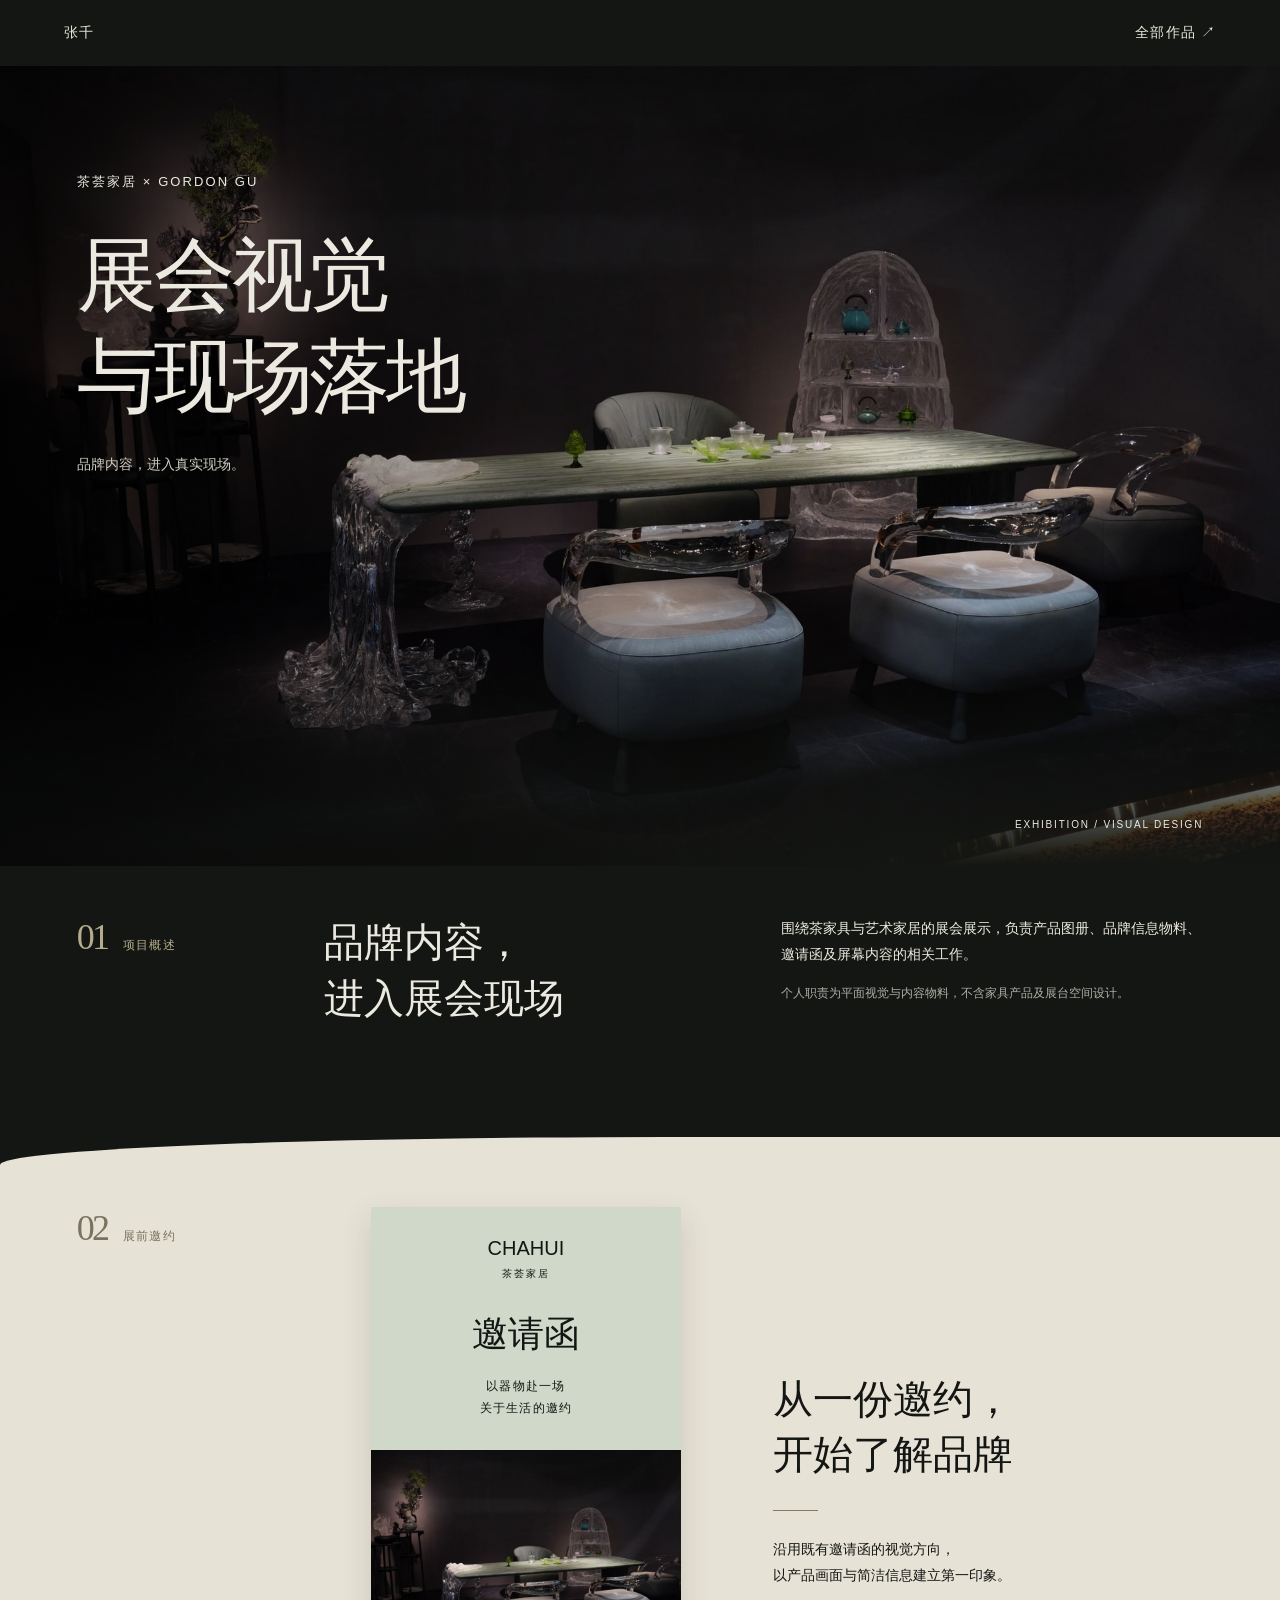
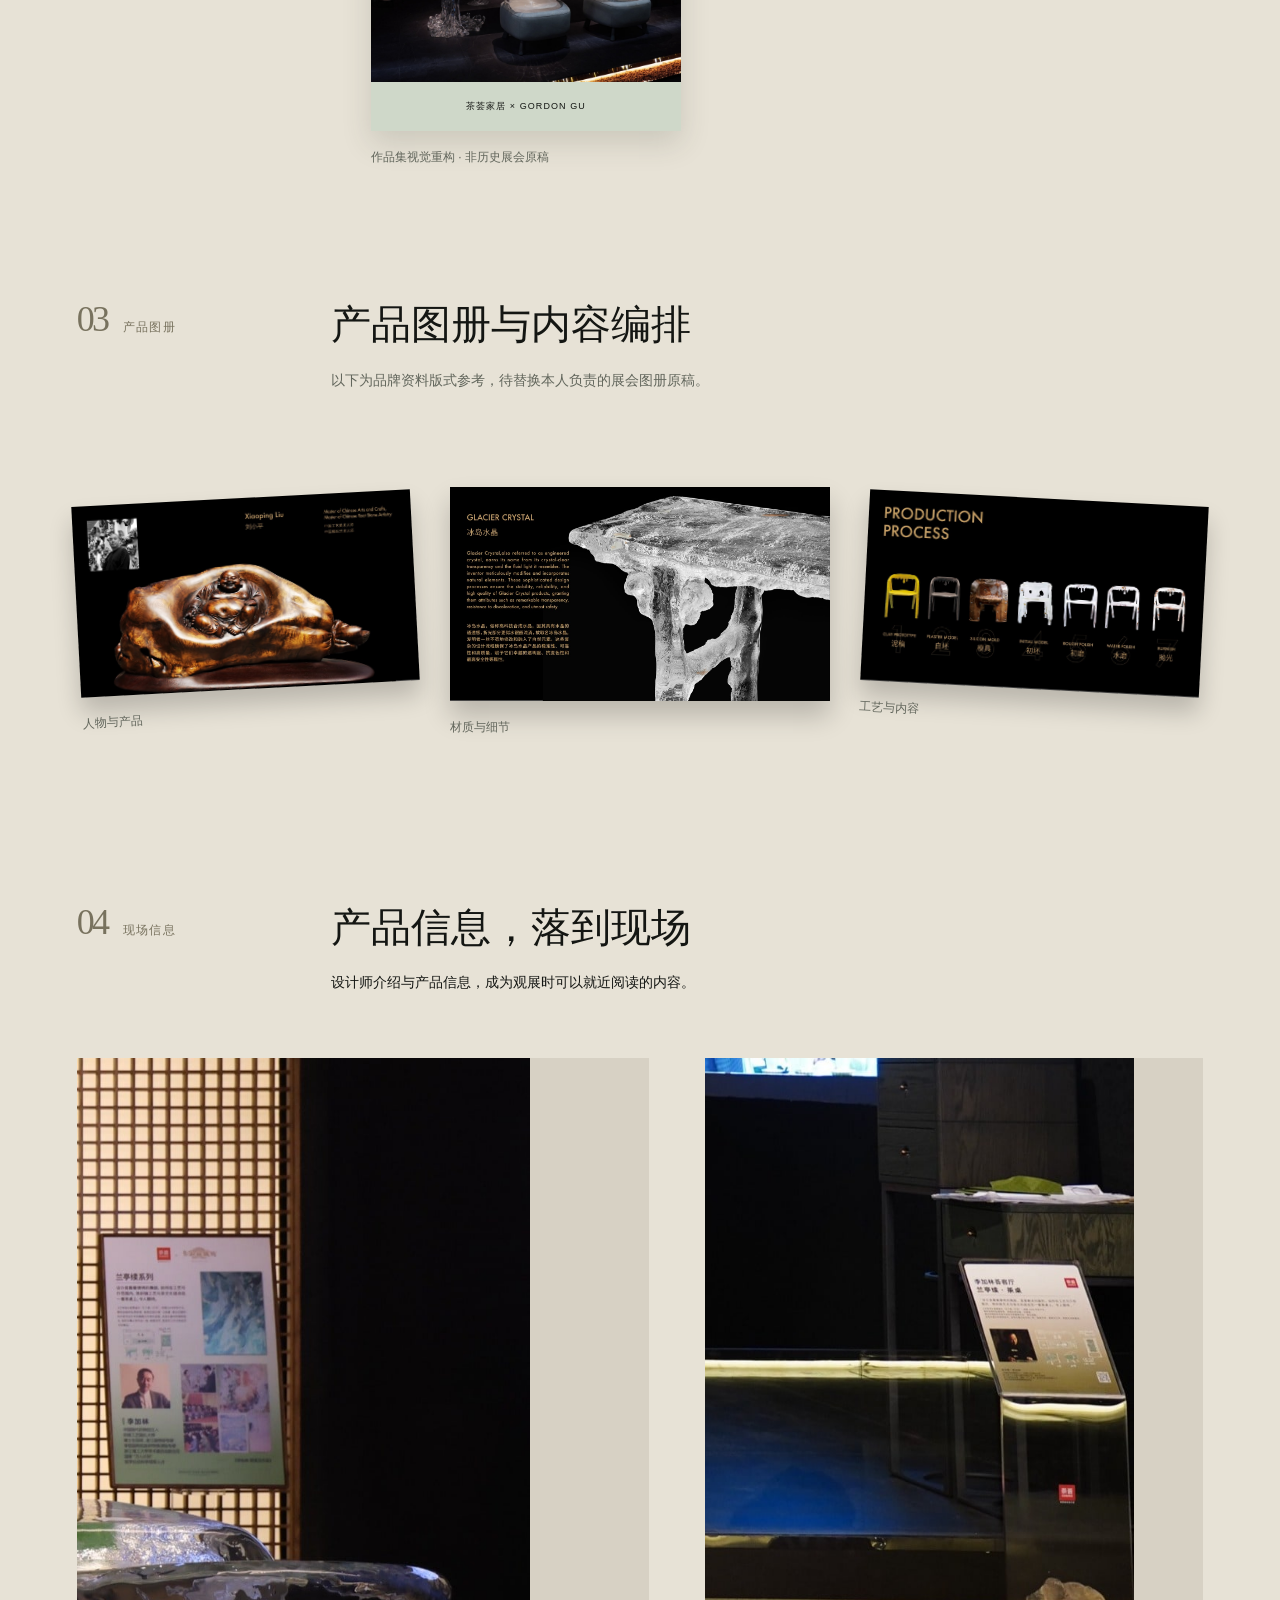
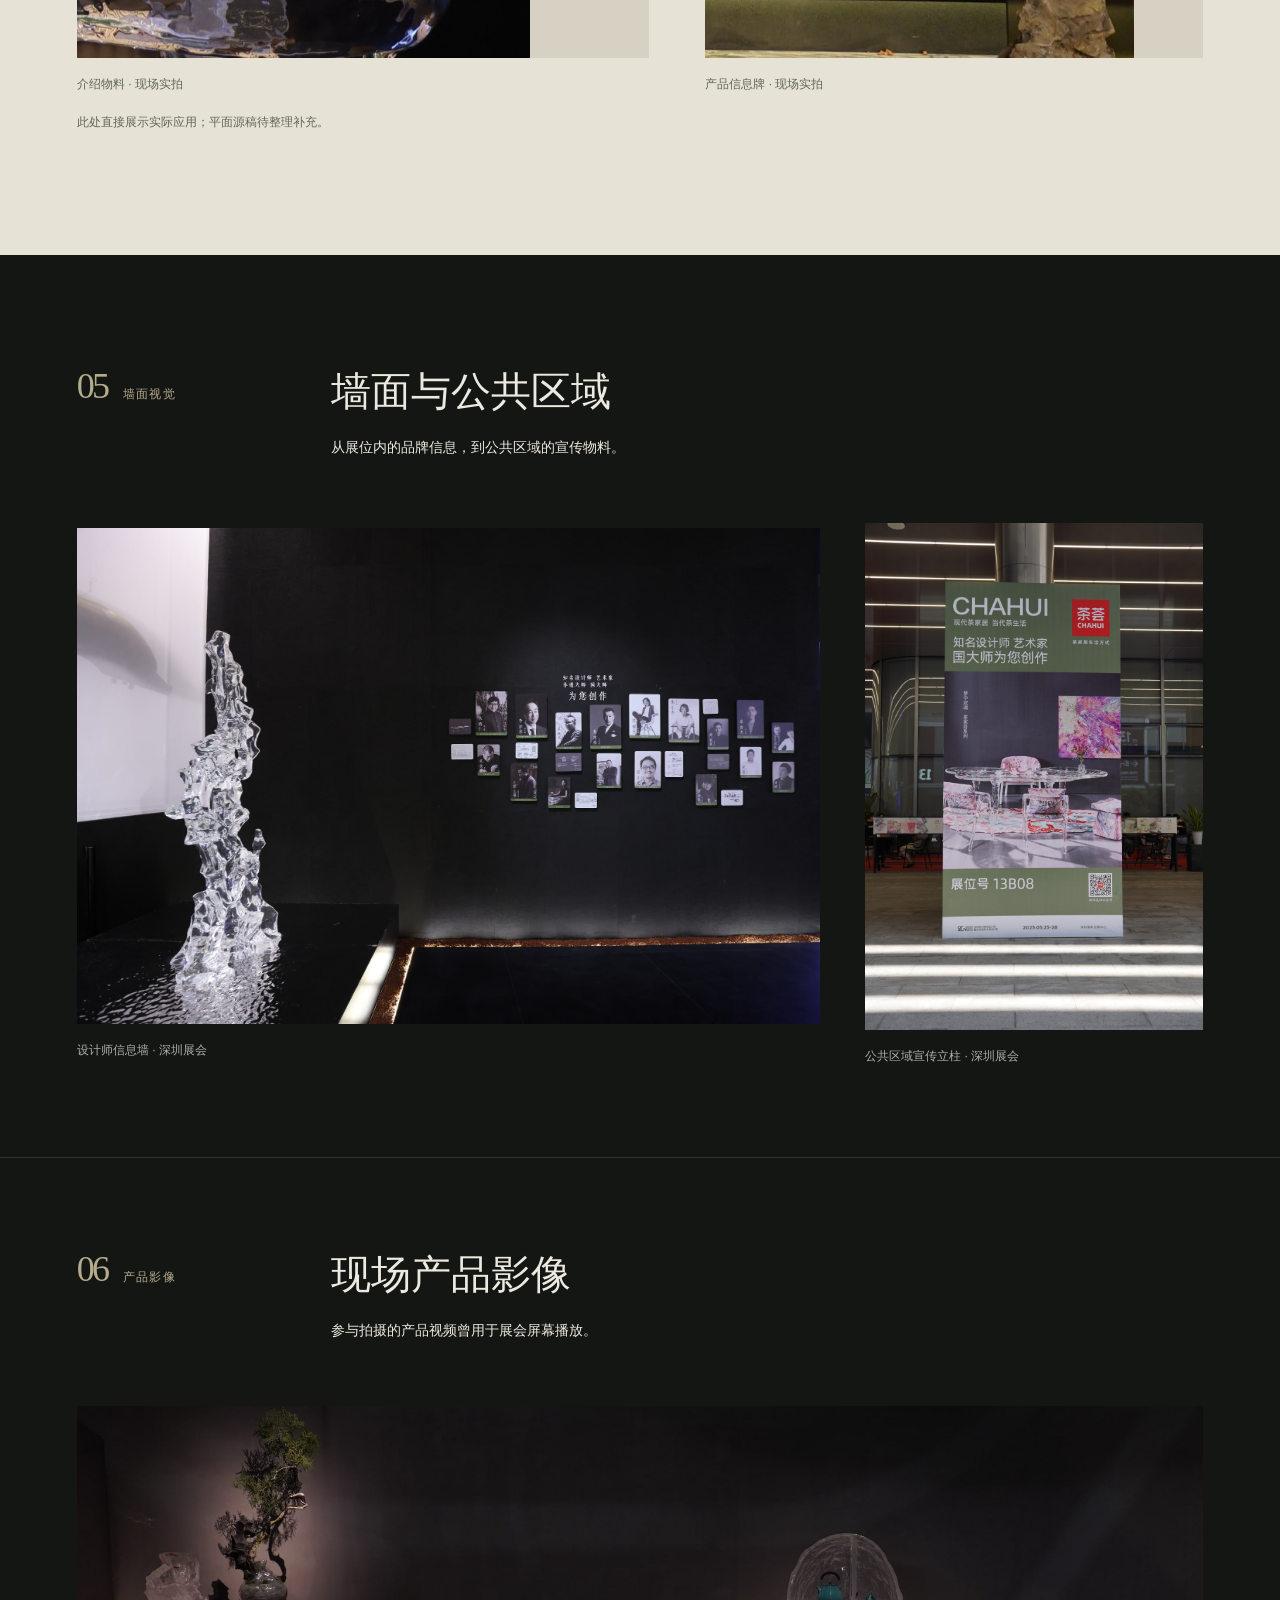
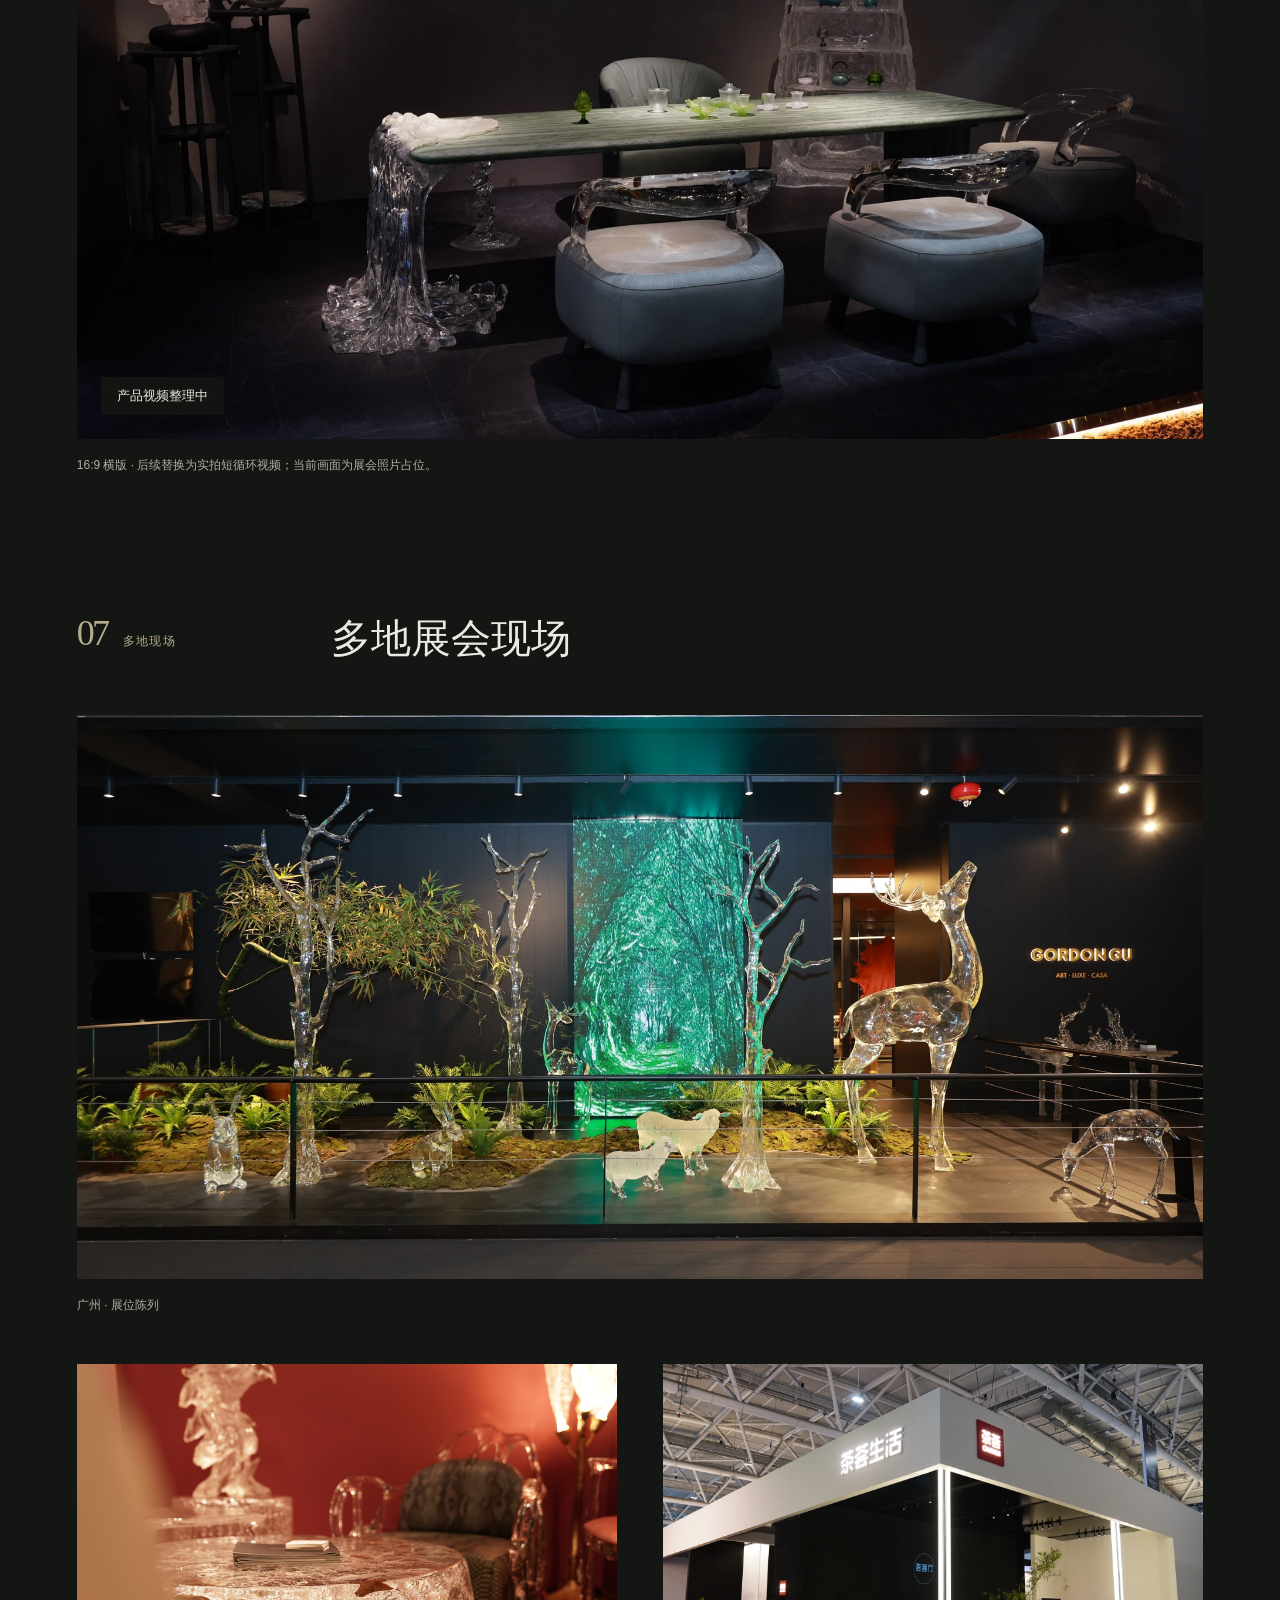
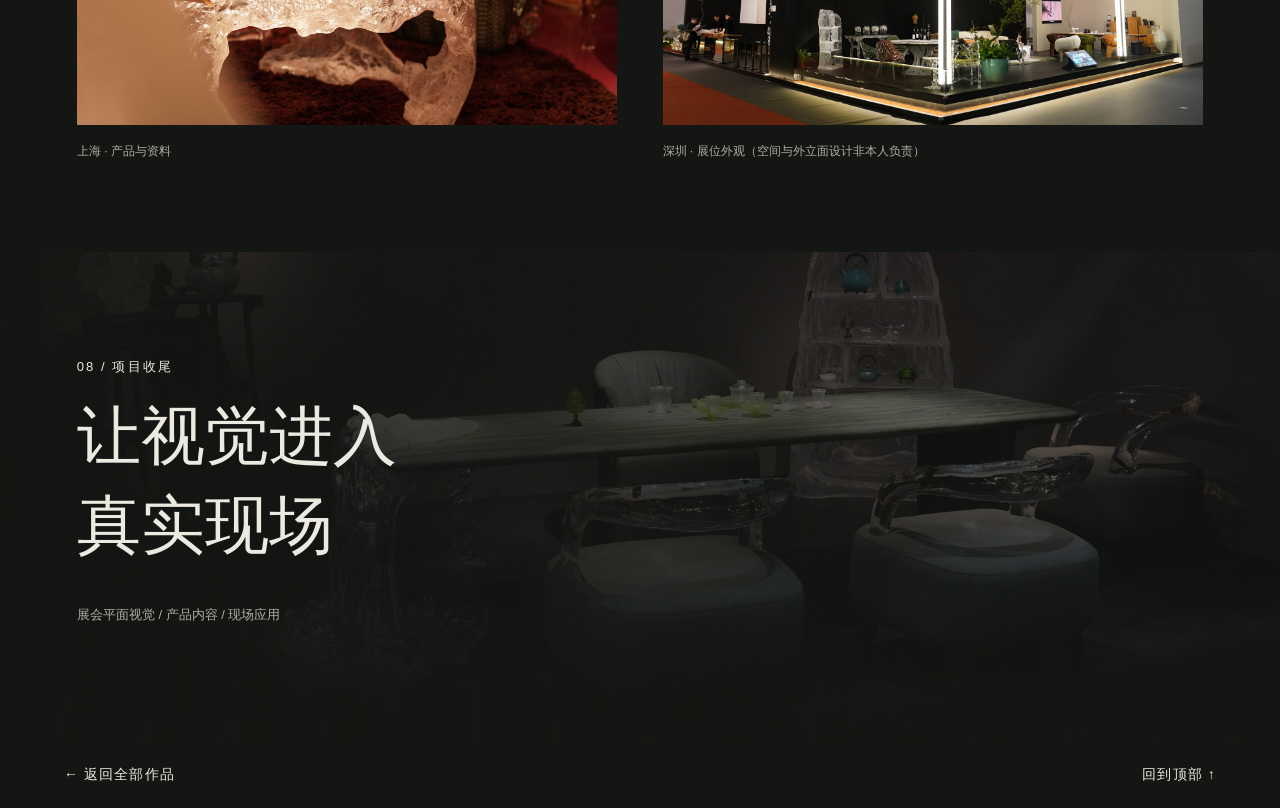
==== works/chahui-exhibition.html @ 3f4d2159 "Publish portfolio website" ====
<!doctype html>
<html lang="zh-CN">
<head>
  <meta charset="utf-8">
  <meta name="viewport" content="width=device-width, initial-scale=1">
  <title>展会视觉与现场落地 · 张千作品集</title>
  <meta name="description" content="茶荟家居 × GORDON GU：产品图册、展会信息物料、墙面视觉与现场应用。">
  <link rel="stylesheet" href="../assets/portfolio/chahui-exhibition/case.css">
  <link rel="stylesheet" href="../motion.css">
  <script src="../motion-entry.js"></script>
  <noscript><style>.motion-curtain { display: none !important; }</style></noscript>
</head>
<body data-page="detail">
  <a class="skip" href="#main">跳至案例内容</a>
  <header class="navigation"><a href="../index.html">张千</a><a href="../index.html#works">全部作品 ↗</a></header>
  <main id="main">
    <section class="hero" aria-labelledby="title">
      <img src="../assets/portfolio/chahui-exhibition/scene.jpg" alt="展会中绿色茶桌与透明艺术家具的陈列" width="1920" height="1280" fetchpriority="high">
      <div class="hero-copy"><p class="eyebrow">茶荟家居 × GORDON GU</p><h1 id="title">展会视觉<br>与现场落地</h1><p>品牌内容，进入真实现场。</p></div>
      <span class="hero-label">EXHIBITION / VISUAL DESIGN</span>
    </section>
    <section class="overview inset" aria-labelledby="overview-title">
      <div class="section-label"><span>01</span>项目概述</div>
      <h2 id="overview-title">品牌内容，<br>进入展会现场</h2>
      <div class="body-copy"><p>围绕茶家具与艺术家居的展会展示，负责产品图册、品牌信息物料、邀请函及屏幕内容的相关工作。</p><p class="muted">个人职责为平面视觉与内容物料，不含家具产品及展台空间设计。</p></div>
    </section>
    <div class="paper-flow">
      <section class="invitation-section inset" aria-labelledby="invitation-title">
        <div class="section-label"><span>02</span>展前邀约</div>
        <figure class="invitation-wrap"><div class="invitation-art"><p class="invite-brand">CHAHUI<span>茶荟家居</span></p><h3>邀请函</h3><p class="invite-line">以器物赴一场<br>关于生活的邀约</p><img src="../assets/portfolio/chahui-exhibition/scene.jpg" alt="邀请函重构示意中的茶家具画面" width="1920" height="1280" loading="lazy"><p class="invite-footer">茶荟家居 × GORDON GU</p></div><figcaption>作品集视觉重构 · 非历史展会原稿</figcaption></figure>
        <div class="invitation-copy"><h2 id="invitation-title">从一份邀约，<br>开始了解品牌</h2><div class="short-rule"></div><p>沿用既有邀请函的视觉方向，<br>以产品画面与简洁信息建立第一印象。</p></div>
      </section>
      <section class="catalog-section inset" aria-labelledby="catalog-title">
        <div class="heading-row"><div class="section-label"><span>03</span>产品图册</div><div><h2 id="catalog-title">产品图册与内容编排</h2><p class="note">以下为品牌资料版式参考，待替换本人负责的展会图册原稿。</p></div></div>
        <div class="catalog-pages"><figure><img src="../assets/portfolio/chahui-exhibition/catalog-product.jpg" alt="品牌资料中的设计师与产品介绍页面" width="1000" height="1400" loading="lazy"><figcaption>人物与产品</figcaption></figure><figure><img src="../assets/portfolio/chahui-exhibition/catalog-material.jpg" alt="品牌资料中的材质介绍页面" width="1000" height="1400" loading="lazy"><figcaption>材质与细节</figcaption></figure><figure><img src="../assets/portfolio/chahui-exhibition/catalog-process.jpg" alt="品牌资料中的工艺介绍页面" width="1000" height="1400" loading="lazy"><figcaption>工艺与内容</figcaption></figure></div>
      </section>
      <section class="information-section inset" aria-labelledby="information-title">
        <div class="heading-row"><div class="section-label"><span>04</span>现场信息</div><div><h2 id="information-title">产品信息，落到现场</h2><p>设计师介绍与产品信息，成为观展时可以就近阅读的内容。</p></div></div>
        <div class="information-grid"><figure><img src="../assets/portfolio/chahui-exhibition/info-board.jpg" alt="本人设计的介绍物料在深圳展会现场的应用" loading="lazy"><figcaption>介绍物料 · 现场实拍</figcaption></figure><figure><img src="../assets/portfolio/chahui-exhibition/product-card.jpg" alt="深圳展会产品旁的信息牌" loading="lazy"><figcaption>产品信息牌 · 现场实拍</figcaption></figure></div>
        <p class="note">此处直接展示实际应用；平面源稿待整理补充。</p>
      </section>
    </div>
    <section class="wall-section inset" aria-labelledby="wall-title">
      <div class="heading-row"><div class="section-label"><span>05</span>墙面视觉</div><div><h2 id="wall-title">墙面与公共区域</h2><p>从展位内的品牌信息，到公共区域的宣传物料。</p></div></div>
      <div class="wall-grid"><figure><img src="../assets/portfolio/chahui-exhibition/designer-wall.jpg" alt="深圳展会黑色墙面上的设计师介绍组合" loading="lazy"><figcaption>设计师信息墙 · 深圳展会</figcaption></figure><figure><img src="../assets/portfolio/chahui-exhibition/pillar.jpg" alt="深圳展会公共区域的茶荟家居宣传立柱" loading="lazy"><figcaption>公共区域宣传立柱 · 深圳展会</figcaption></figure></div>
    </section>
    <section class="video-section inset" aria-labelledby="video-title">
      <div class="heading-row"><div class="section-label"><span>06</span>产品影像</div><div><h2 id="video-title">现场产品影像</h2><p>参与拍摄的产品视频曾用于展会屏幕播放。</p></div></div>
      <figure><div class="video-poster"><img src="../assets/portfolio/chahui-exhibition/scene.jpg" alt="产品视频待补充，当前为展会照片占位，非视频帧" width="1920" height="1280" loading="lazy"><span>产品视频整理中</span></div><figcaption>16:9 横版 · 后续替换为实拍短循环视频；当前画面为展会照片占位。</figcaption></figure>
    </section>
    <section class="gallery-section inset" aria-labelledby="gallery-title">
      <div class="heading-row"><div class="section-label"><span>07</span>多地现场</div><h2 id="gallery-title">多地展会现场</h2></div>
      <figure class="gallery-wide"><img src="../assets/portfolio/chahui-exhibition/guangzhou.jpg" alt="广州展会中透明艺术家具与绿植的陈列" loading="lazy"><figcaption>广州 · 展位陈列</figcaption></figure>
      <div class="gallery-pair"><figure><img src="../assets/portfolio/chahui-exhibition/shanghai.jpg" alt="上海展会中的茶桌与资料陈列" loading="lazy"><figcaption>上海 · 产品与资料</figcaption></figure><figure><img src="../assets/portfolio/chahui-exhibition/shenzhen.jpg" alt="深圳茶荟家居展位外观，仅作为现场环境展示" loading="lazy"><figcaption>深圳 · 展位外观（空间与外立面设计非本人负责）</figcaption></figure></div>
    </section>
    <section class="ending"><img src="../assets/portfolio/chahui-exhibition/scene.jpg" alt="透明家具细节与展会空间" loading="lazy"><div><p class="eyebrow">08 / 项目收尾</p><h2>让视觉进入<br>真实现场</h2><p>展会平面视觉 / 产品内容 / 现场应用</p></div></section>
  </main>
  <footer class="navigation"><a href="../index.html#works">← 返回全部作品</a><a href="#title">回到顶部 ↑</a></footer>
  <script src="../motion.js"></script>
</body>
</html>
---- assets/portfolio/chahui-exhibition/case.css ----
:root{color-scheme:dark;--ink:#141613;--paper:#e7e2d6;--gold:#b5ac8c;--muted:#adaea5;font-family:"PingFang SC","Microsoft YaHei",sans-serif;color:#eceae0;background:var(--ink)}
*{box-sizing:border-box}body{margin:0}a{color:inherit;text-decoration:none}a:hover{text-decoration:underline}a:focus-visible{outline:2px solid var(--gold);outline-offset:6px}img{display:block;width:100%;height:auto}figure{margin:0}p{line-height:1.85;margin:0 0 1em}h1,h2,h3{font-weight:400;margin:0;text-wrap:balance}h1,h2{font-family:"Songti SC","STSong","Noto Serif CJK SC",serif}h2{font-size:clamp(28px,3.1vw,48px);line-height:1.4}figcaption,.note{font-size:12px;line-height:1.8;color:var(--muted);margin-top:16px}main{max-width:1920px;margin:auto;overflow:hidden}.navigation{display:flex;justify-content:space-between;padding:24px 5%;font-size:14px;letter-spacing:.08em}.skip{position:absolute;top:-100px;z-index:5;background:var(--paper);color:var(--ink);padding:12px}.skip:focus{top:8px}.inset{padding:90px 6%}.eyebrow{font-size:13px;letter-spacing:.16em}.hero{position:relative;min-height:620px;aspect-ratio:16/10}.hero>img{height:100%;position:absolute;object-fit:cover}.hero:after{content:"";position:absolute;inset:0;background:linear-gradient(90deg,rgba(0,0,0,.6),transparent 72%),linear-gradient(0deg,var(--ink),transparent 28%)}.hero-copy{position:absolute;left:6%;top:13%;z-index:1}.hero h1{font-size:clamp(48px,6.3vw,110px);line-height:1.25;letter-spacing:-.045em;margin:32px 0 24px}.hero-copy>p:last-child{font-size:14px;color:#cecec3}.hero-label{position:absolute;bottom:36px;right:6%;z-index:1;font-size:10px;letter-spacing:.18em}.overview{display:grid;grid-template-columns:1fr 2fr 2fr;gap:36px;padding-top:50px;padding-bottom:110px}.section-label{display:flex;align-items:baseline;gap:16px;font-size:12px;letter-spacing:.1em;color:var(--gold);white-space:nowrap}.section-label>span{font-family:"Baskerville","Songti SC",serif;font-size:36px;font-weight:300;letter-spacing:-.08em}.body-copy{font-size:14px}.muted{color:var(--muted);font-size:12px}.paper-flow{color:var(--ink);background:var(--paper);position:relative;border-radius:52% 0 0 0 / 28px 0 0 0}.paper-flow .section-label{color:#78725e}.paper-flow .note,.paper-flow figcaption{color:#62665c}.invitation-section{display:grid;grid-template-columns:1fr 1.5fr 2fr;gap:7%;align-items:center;padding-top:70px;padding-bottom:70px}.invitation-section>.section-label{align-self:start}.invitation-wrap{max-width:310px}.invitation-art{background:#cfd8c9;text-align:center;padding:28px 0 0;box-shadow:0 12px 28px #373e3029;overflow:hidden}.invite-brand{font-size:20px;line-height:1.3}.invite-brand span{display:block;font-size:10px;letter-spacing:.18em;margin-top:6px}.invitation-art h3{font-family:"Songti SC",serif;font-size:36px;margin:30px 0 16px}.invite-line{font-size:12px;letter-spacing:.1em}.invitation-art img{margin-top:30px;aspect-ratio:4/3;object-fit:cover}.invite-footer{font-size:9px;letter-spacing:.12em;margin:16px 6px}.invitation-copy p{font-size:14px}.short-rule{width:45px;height:1px;background:#827b61;margin:26px 0}.heading-row{display:grid;grid-template-columns:1fr 4fr;gap:36px;margin-bottom:48px}.heading-row p{font-size:14px;margin-top:14px}.catalog-section{padding-top:60px}.catalog-pages{display:grid;grid-template-columns:1fr 1.12fr 1fr;gap:3%;align-items:center;padding:32px 0}.catalog-pages img{height:auto;box-shadow:0 15px 25px #0003}.catalog-pages figure:first-child{transform:rotate(-3deg)}.catalog-pages figure:last-child{transform:rotate(3deg)}.information-section{padding-top:40px;padding-bottom:110px}.information-grid{display:grid;grid-template-columns:1.15fr 1fr;gap:5%;align-items:start}.information-grid img{max-height:600px;object-fit:contain;object-position:left;background:#d7d1c4}.wall-section{padding-top:110px}.wall-grid{display:grid;grid-template-columns:2.2fr 1fr;gap:4%;align-items:center}.wall-grid img{max-height:720px;object-fit:contain}.video-section{border-top:1px solid #b5ac8c30}.video-poster{position:relative;aspect-ratio:16/9;background:#20231d}.video-poster img{width:100%;height:100%;object-fit:cover}.video-poster span{position:absolute;bottom:24px;left:24px;background:#141613dd;padding:10px 16px;font-size:13px}.gallery-section{padding-top:45px}.gallery-wide img{aspect-ratio:2/1;object-fit:cover}.gallery-pair{display:grid;grid-template-columns:1fr 1fr;gap:4%;margin-top:48px}.gallery-pair img{aspect-ratio:3/2;object-fit:cover}.ending{min-height:440px;position:relative;display:flex;align-items:center;padding:8% 6%;isolation:isolate}.ending>img{position:absolute;inset:0;height:100%;object-fit:cover;object-position:50% 70%;z-index:-2}.ending:after{content:"";position:absolute;inset:0;background:linear-gradient(90deg,#141613f5,#14161344),linear-gradient(0deg,#141613,transparent);z-index:-1}.ending h2{font-size:clamp(40px,5vw,72px)}.ending p:last-child{font-size:13px;margin-top:32px;color:var(--muted)}
@media(min-width:1600px){.inset{padding-left:10%;padding-right:10%}.hero-copy{left:10%}}
@media(max-width:700px){.navigation{padding:20px 6%}.hero{min-height:650px;aspect-ratio:auto}.hero>img{object-position:61% center}.hero:after{background:linear-gradient(180deg,#14161380,transparent 60%,var(--ink)),linear-gradient(90deg,#0007,transparent)}.hero-copy{top:45px}.hero h1{font-size:52px}.inset{padding:55px 6%}.overview{grid-template-columns:1fr;gap:22px}.overview h2 br{display:none}.section-label>span{font-size:28px}.heading-row{grid-template-columns:1fr;gap:16px;margin-bottom:28px}.invitation-section{grid-template-columns:1fr 1fr;gap:26px 20px}.invitation-section>.section-label{grid-column:1/-1}.invitation-copy h2{font-size:25px}.invitation-copy p{font-size:12px}.invitation-art{padding-top:18px}.invite-brand{font-size:16px}.invitation-art h3{font-size:28px;margin:20px 0 10px}.invite-line{font-size:10px}.invitation-art img{margin-top:18px}.catalog-pages{grid-template-columns:1fr;gap:35px;padding:10px 6%}.catalog-pages figure:first-child,.catalog-pages figure:last-child{transform:none}.catalog-pages img{max-height:none}.information-grid{gap:28px;grid-template-columns:1fr}.wall-grid{grid-template-columns:1fr;gap:36px}.wall-grid figure:last-child{width:68%;margin-left:auto}.video-poster span{bottom:12px;left:12px;padding:6px 10px;font-size:11px}.gallery-pair{grid-template-columns:1fr;gap:28px;margin-top:28px}.gallery-wide img{aspect-ratio:3/2}.ending{min-height:400px}.note,figcaption{font-size:11px}.short-rule{margin:18px 0}}
---- motion.css ----
:root {
  --motion-ink: #11120f;
  --motion-paper: #f4f2ec;
  --motion-accent: #a63d2d;
  --motion-ease: cubic-bezier(0.72, 0, 0.17, 1);
}

html.motion-pending::before,
.case-transition-cover {
  position: fixed;
  z-index: 10001;
  inset: 0;
  background: #fff;
  pointer-events: none;
}

html.motion-pending::before {
  content: "";
  background-image: var(--case-transition-image, none);
  background-size: cover;
  background-position: center;
}

.case-transition-cover {
  overflow: hidden;
  pointer-events: auto;
}

.case-transition-cover img {
  display: block;
  width: 100%;
  height: 100%;
  object-fit: cover;
  object-position: center;
}

html.motion-enabled:not(.motion-reduced) [data-motion-reveal] {
  opacity: 0;
  transform: translate3d(0, 20px, 0);
  transition:
    opacity 560ms ease,
    transform 680ms var(--motion-ease);
  transition-delay: var(--motion-delay, 0ms);
}

html.motion-enabled:not(.motion-reduced) [data-motion-reveal].is-motion-visible {
  opacity: 1;
  transform: translate3d(0, 0, 0);
}

html.motion-enabled:not(.motion-reduced) .reveal.is-motion-visible,
html.motion-enabled:not(.motion-reduced) .reveal-block.is-motion-visible {
  opacity: 1;
  transform: none;
}

html.motion-enabled:not(.motion-reduced) .project-index-card[data-motion-reveal] {
  transform: translate3d(0, 28px, 0);
}

html.motion-enabled:not(.motion-reduced) .project-index-card[data-motion-reveal].is-motion-visible {
  transform: translate3d(0, 0, 0);
}

[data-motion-index] {
  overflow: hidden;
}

html.motion-enabled:not(.motion-reduced) [data-motion-index] {
  color: transparent;
}

html.motion-enabled:not(.motion-reduced) [data-motion-index]::after {
  display: grid;
  min-width: inherit;
  height: 100%;
  place-items: center;
  color: var(--motion-ink);
  content: attr(data-motion-index);
  transform: translate3d(0, 105%, 0);
  transition: transform 620ms var(--motion-ease);
  transition-delay: calc(var(--motion-delay, 0ms) + 120ms);
}

html.motion-enabled:not(.motion-reduced) .is-motion-visible [data-motion-index]::after {
  transform: translate3d(0, 0, 0);
}

@media (min-width: 769px) and (prefers-reduced-motion: no-preference) {
  html.motion-enabled .project-index-media img[data-motion-parallax] {
    transform: translate3d(0, var(--motion-parallax-y, 0px), 0) scale(1.035);
  }

  html.motion-enabled .project-index-card a:hover .project-index-media img[data-motion-parallax] {
    transform: translate3d(0, var(--motion-parallax-y, 0px), 0) scale(1.06);
  }
}

@media (hover: hover) and (pointer: fine) and (prefers-reduced-motion: no-preference) {
  .project-index-card {
    perspective: 1000px;
  }

  .project-index-card > a {
    transform-style: preserve-3d;
    transform: rotateX(var(--card-rotate-x, 0deg)) rotateY(var(--card-rotate-y, 0deg)) scale(1);
    transition: transform 300ms ease-out;
  }

  .project-index-card > a.is-tilting {
    transform: rotateX(var(--card-rotate-x, 0deg)) rotateY(var(--card-rotate-y, 0deg)) scale(1.02);
  }

  .project-index-card .project-index-media,
  .project-index-card .project-index-copy,
  .project-index-card .project-index-role {
    transition: transform 300ms ease-out, box-shadow 300ms ease-out;
  }

  .project-index-card .is-tilting .project-index-media {
    transform: translateZ(35px);
    box-shadow: 0 20px 36px -20px rgba(0, 0, 0, 0.3);
  }

  .project-index-card .is-tilting .project-index-copy {
    transform: translateZ(20px);
  }

  .project-index-card .is-tilting .project-index-role {
    transform: translateZ(10px);
  }

  html.motion-enabled .project-index-card a:hover .project-index-media img[data-motion-parallax] {
    transform: translate3d(0, var(--motion-parallax-y, 0px), 0) scale(1.035);
  }
}

@media (prefers-reduced-motion: reduce) {
  html.motion-pending::before,
  .case-transition-cover {
    display: none !important;
  }

  [data-motion-reveal],
  .reveal,
  .reveal-block {
    opacity: 1 !important;
    transform: none !important;
    transition: none !important;
  }
}
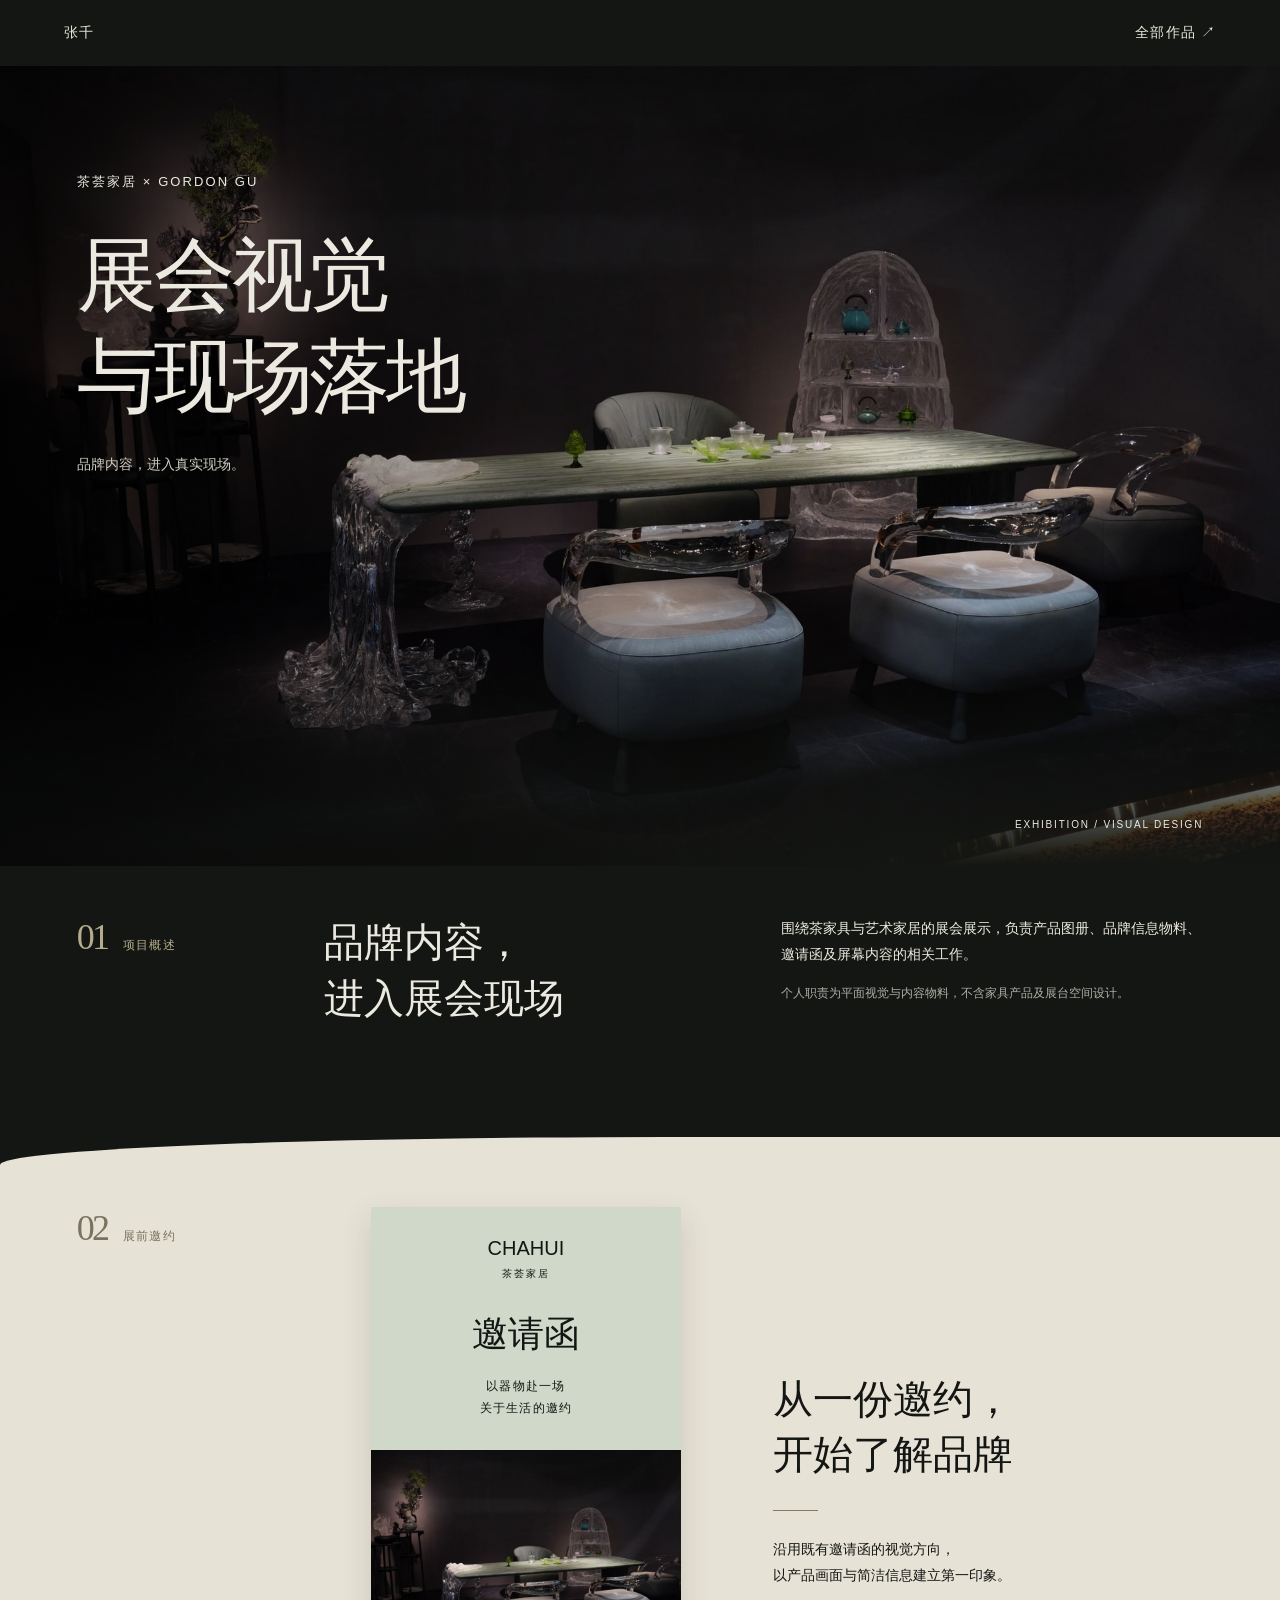
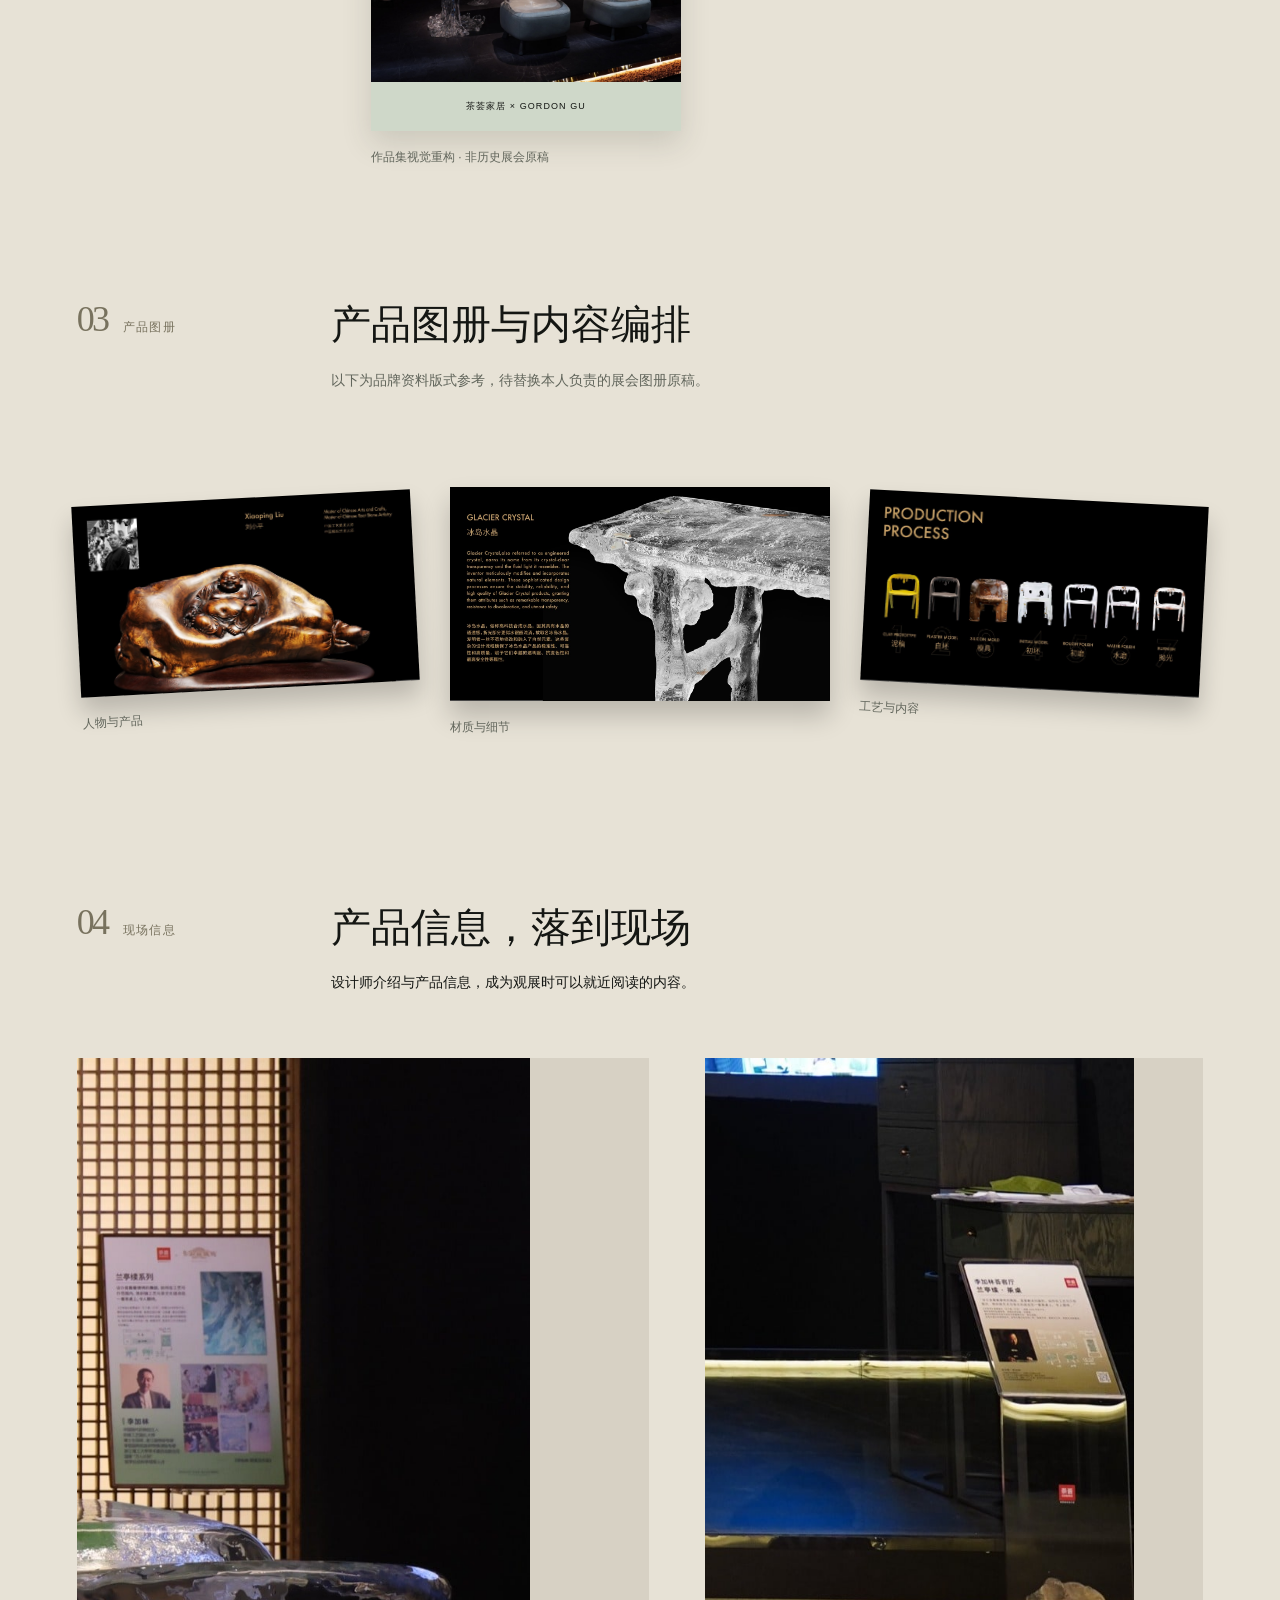
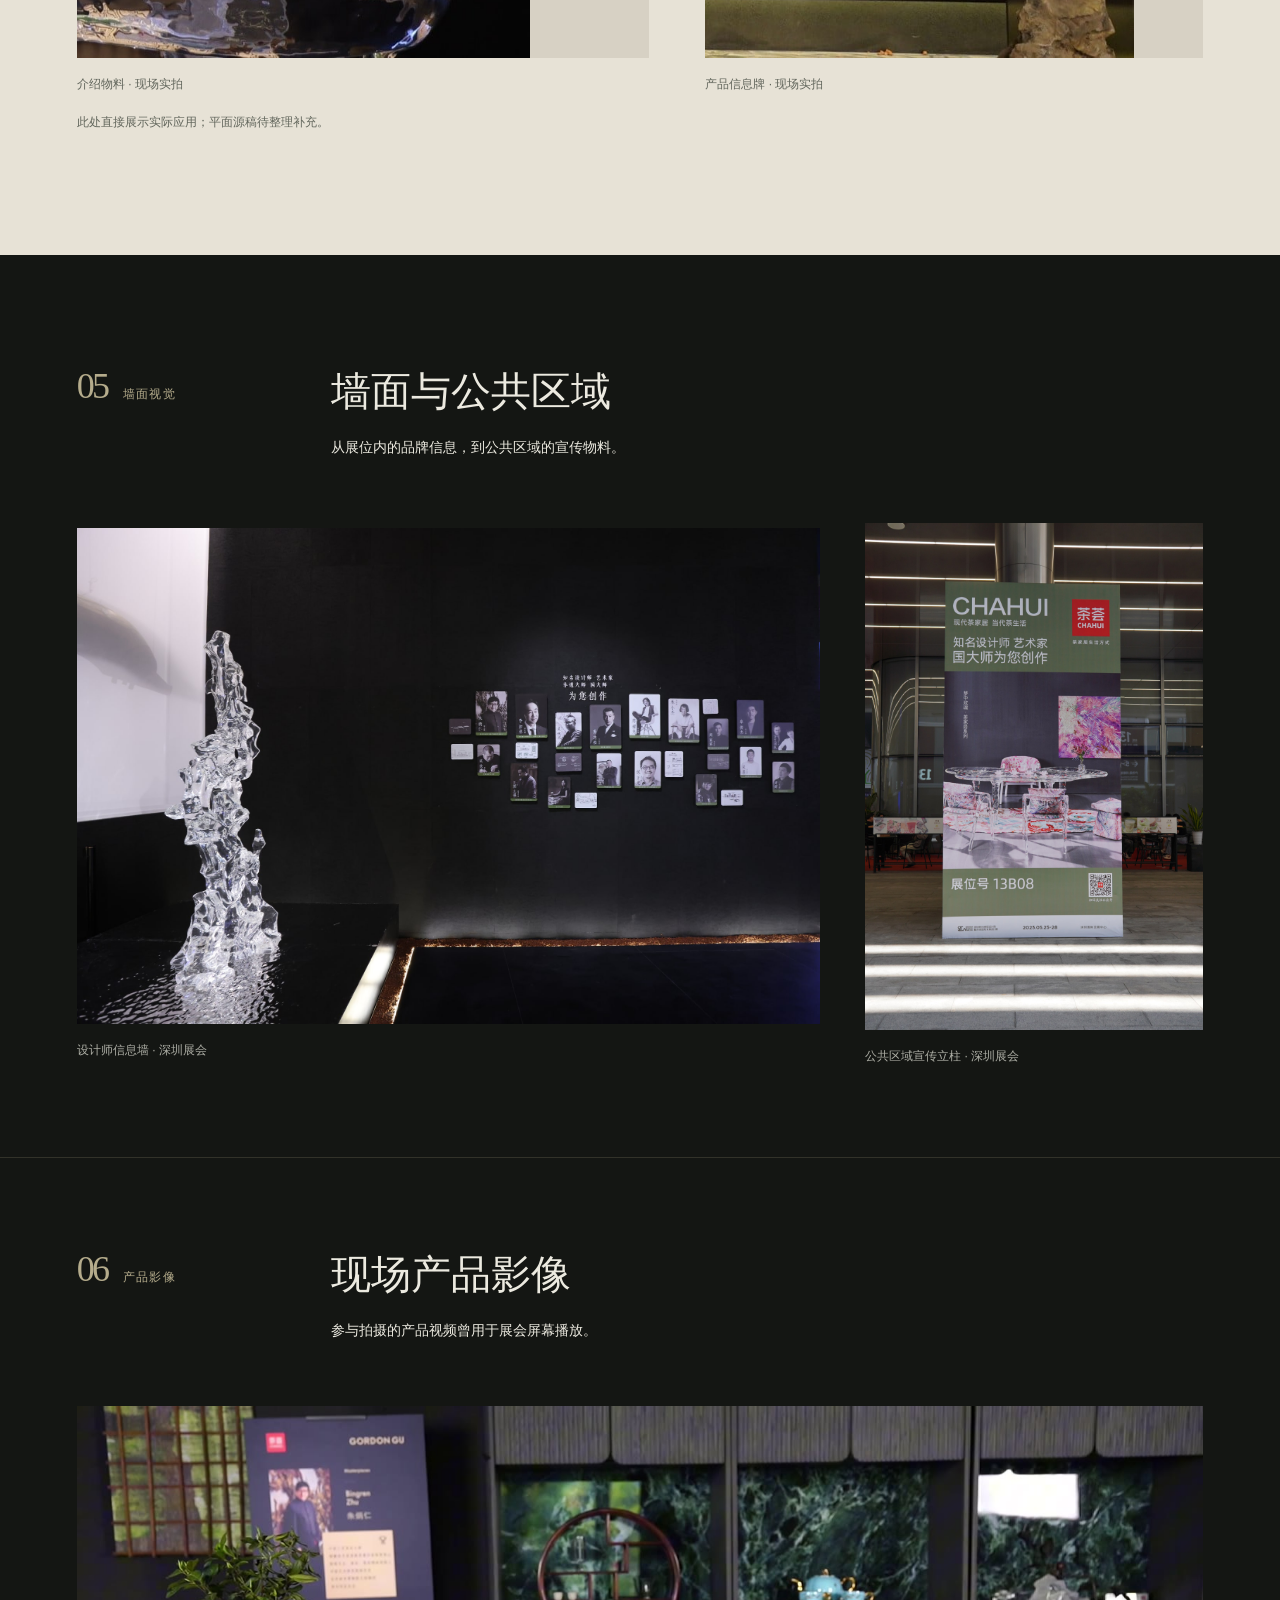
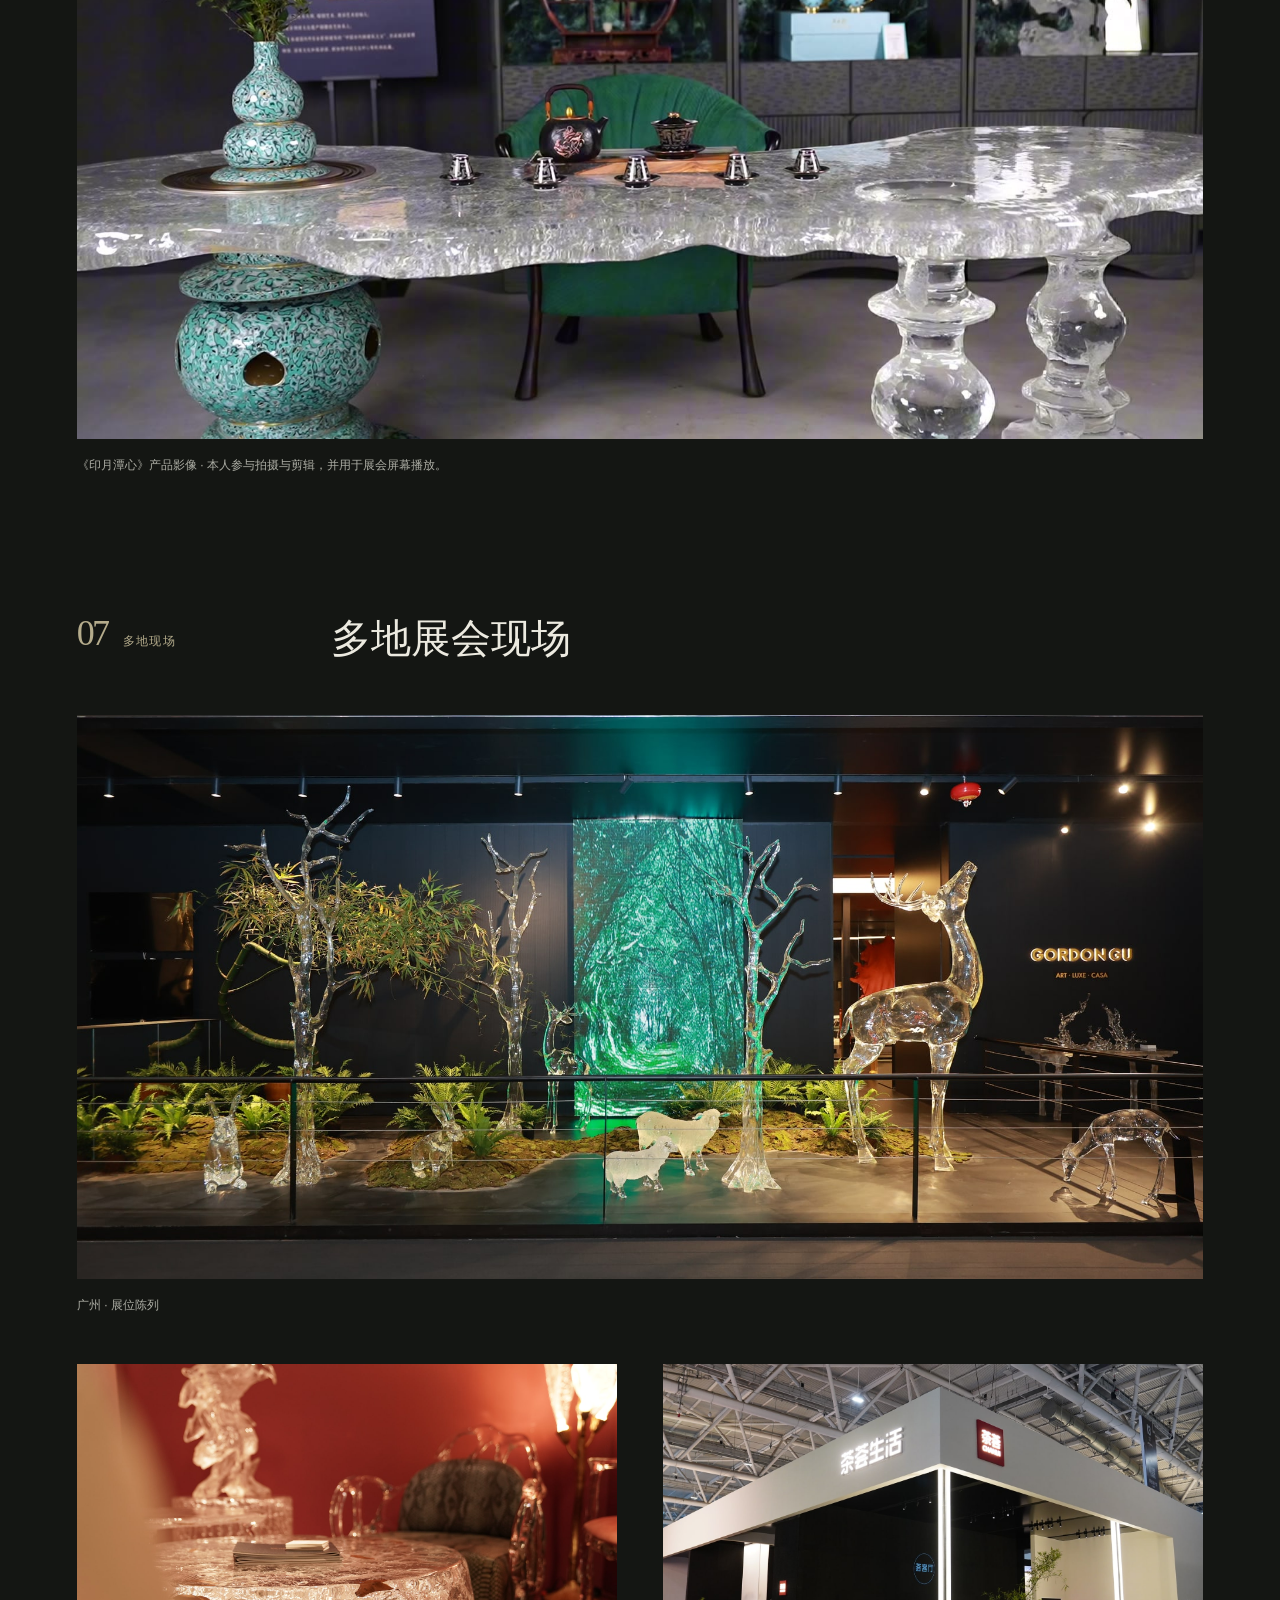
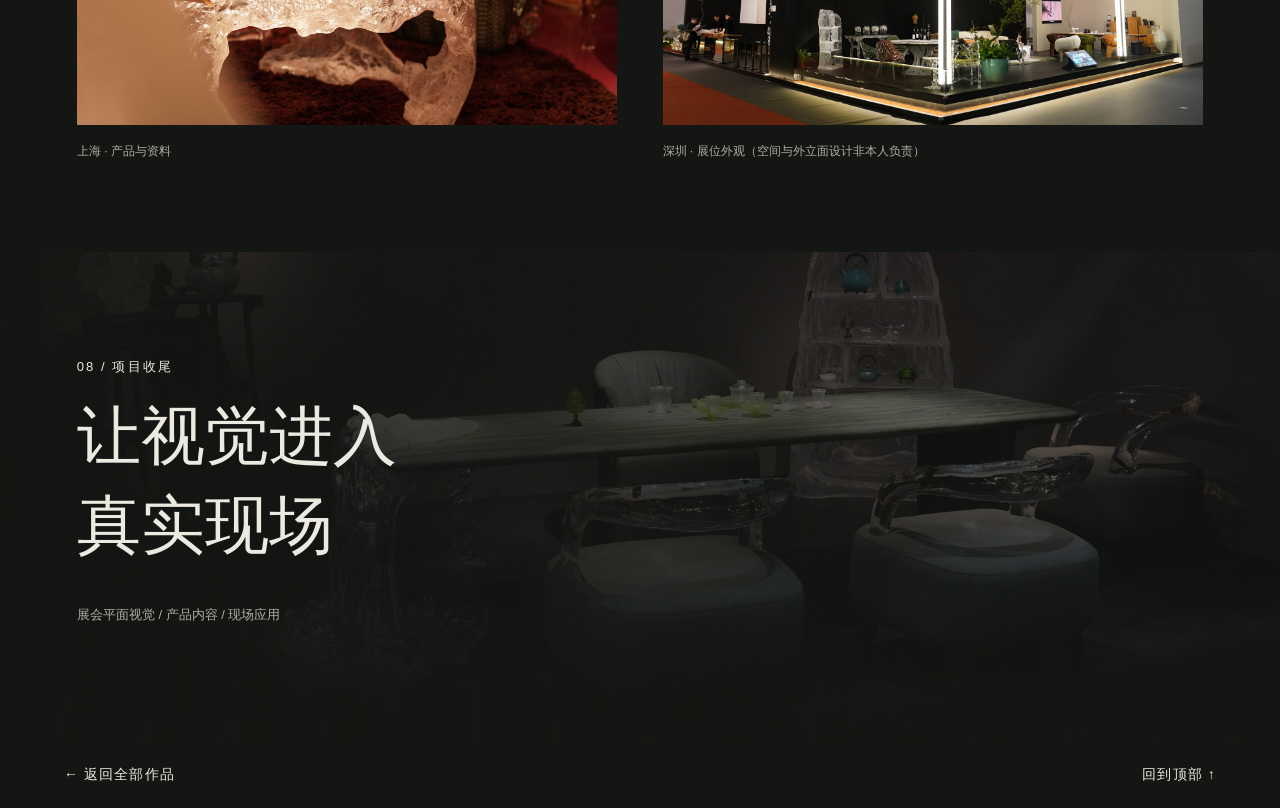
==== commit e47b46ed: "Add Tea Journey case and exhibition videos" ====
--- a/works/chahui-exhibition.html
+++ b/works/chahui-exhibition.html
@@ -46,7 +46,7 @@
     </section>
     <section class="video-section inset" aria-labelledby="video-title">
       <div class="heading-row"><div class="section-label"><span>06</span>产品影像</div><div><h2 id="video-title">现场产品影像</h2><p>参与拍摄的产品视频曾用于展会屏幕播放。</p></div></div>
-      <figure><div class="video-poster"><img src="../assets/portfolio/chahui-exhibition/scene.jpg" alt="产品视频待补充，当前为展会照片占位，非视频帧" width="1920" height="1280" loading="lazy"><span>产品视频整理中</span></div><figcaption>16:9 横版 · 后续替换为实拍短循环视频；当前画面为展会照片占位。</figcaption></figure>
+      <figure><div class="video-poster"><video src="../assets/portfolio/chahui-exhibition/yinyue-tanxin-loop.mp4" poster="../assets/portfolio/chahui-exhibition/yinyue-tanxin-poster.jpg" autoplay muted loop playsinline preload="metadata" aria-label="印月潭心产品影像短片"></video></div><figcaption>《印月潭心》产品影像 · 本人参与拍摄与剪辑，并用于展会屏幕播放。</figcaption></figure>
     </section>
     <section class="gallery-section inset" aria-labelledby="gallery-title">
       <div class="heading-row"><div class="section-label"><span>07</span>多地现场</div><h2 id="gallery-title">多地展会现场</h2></div>
--- a/assets/portfolio/chahui-exhibition/case.css
+++ b/assets/portfolio/chahui-exhibition/case.css
@@ -2,3 +2,6 @@
 *{box-sizing:border-box}body{margin:0}a{color:inherit;text-decoration:none}a:hover{text-decoration:underline}a:focus-visible{outline:2px solid var(--gold);outline-offset:6px}img{display:block;width:100%;height:auto}figure{margin:0}p{line-height:1.85;margin:0 0 1em}h1,h2,h3{font-weight:400;margin:0;text-wrap:balance}h1,h2{font-family:"Songti SC","STSong","Noto Serif CJK SC",serif}h2{font-size:clamp(28px,3.1vw,48px);line-height:1.4}figcaption,.note{font-size:12px;line-height:1.8;color:var(--muted);margin-top:16px}main{max-width:1920px;margin:auto;overflow:hidden}.navigation{display:flex;justify-content:space-between;padding:24px 5%;font-size:14px;letter-spacing:.08em}.skip{position:absolute;top:-100px;z-index:5;background:var(--paper);color:var(--ink);padding:12px}.skip:focus{top:8px}.inset{padding:90px 6%}.eyebrow{font-size:13px;letter-spacing:.16em}.hero{position:relative;min-height:620px;aspect-ratio:16/10}.hero>img{height:100%;position:absolute;object-fit:cover}.hero:after{content:"";position:absolute;inset:0;background:linear-gradient(90deg,rgba(0,0,0,.6),transparent 72%),linear-gradient(0deg,var(--ink),transparent 28%)}.hero-copy{position:absolute;left:6%;top:13%;z-index:1}.hero h1{font-size:clamp(48px,6.3vw,110px);line-height:1.25;letter-spacing:-.045em;margin:32px 0 24px}.hero-copy>p:last-child{font-size:14px;color:#cecec3}.hero-label{position:absolute;bottom:36px;right:6%;z-index:1;font-size:10px;letter-spacing:.18em}.overview{display:grid;grid-template-columns:1fr 2fr 2fr;gap:36px;padding-top:50px;padding-bottom:110px}.section-label{display:flex;align-items:baseline;gap:16px;font-size:12px;letter-spacing:.1em;color:var(--gold);white-space:nowrap}.section-label>span{font-family:"Baskerville","Songti SC",serif;font-size:36px;font-weight:300;letter-spacing:-.08em}.body-copy{font-size:14px}.muted{color:var(--muted);font-size:12px}.paper-flow{color:var(--ink);background:var(--paper);position:relative;border-radius:52% 0 0 0 / 28px 0 0 0}.paper-flow .section-label{color:#78725e}.paper-flow .note,.paper-flow figcaption{color:#62665c}.invitation-section{display:grid;grid-template-columns:1fr 1.5fr 2fr;gap:7%;align-items:center;padding-top:70px;padding-bottom:70px}.invitation-section>.section-label{align-self:start}.invitation-wrap{max-width:310px}.invitation-art{background:#cfd8c9;text-align:center;padding:28px 0 0;box-shadow:0 12px 28px #373e3029;overflow:hidden}.invite-brand{font-size:20px;line-height:1.3}.invite-brand span{display:block;font-size:10px;letter-spacing:.18em;margin-top:6px}.invitation-art h3{font-family:"Songti SC",serif;font-size:36px;margin:30px 0 16px}.invite-line{font-size:12px;letter-spacing:.1em}.invitation-art img{margin-top:30px;aspect-ratio:4/3;object-fit:cover}.invite-footer{font-size:9px;letter-spacing:.12em;margin:16px 6px}.invitation-copy p{font-size:14px}.short-rule{width:45px;height:1px;background:#827b61;margin:26px 0}.heading-row{display:grid;grid-template-columns:1fr 4fr;gap:36px;margin-bottom:48px}.heading-row p{font-size:14px;margin-top:14px}.catalog-section{padding-top:60px}.catalog-pages{display:grid;grid-template-columns:1fr 1.12fr 1fr;gap:3%;align-items:center;padding:32px 0}.catalog-pages img{height:auto;box-shadow:0 15px 25px #0003}.catalog-pages figure:first-child{transform:rotate(-3deg)}.catalog-pages figure:last-child{transform:rotate(3deg)}.information-section{padding-top:40px;padding-bottom:110px}.information-grid{display:grid;grid-template-columns:1.15fr 1fr;gap:5%;align-items:start}.information-grid img{max-height:600px;object-fit:contain;object-position:left;background:#d7d1c4}.wall-section{padding-top:110px}.wall-grid{display:grid;grid-template-columns:2.2fr 1fr;gap:4%;align-items:center}.wall-grid img{max-height:720px;object-fit:contain}.video-section{border-top:1px solid #b5ac8c30}.video-poster{position:relative;aspect-ratio:16/9;background:#20231d}.video-poster img{width:100%;height:100%;object-fit:cover}.video-poster span{position:absolute;bottom:24px;left:24px;background:#141613dd;padding:10px 16px;font-size:13px}.gallery-section{padding-top:45px}.gallery-wide img{aspect-ratio:2/1;object-fit:cover}.gallery-pair{display:grid;grid-template-columns:1fr 1fr;gap:4%;margin-top:48px}.gallery-pair img{aspect-ratio:3/2;object-fit:cover}.ending{min-height:440px;position:relative;display:flex;align-items:center;padding:8% 6%;isolation:isolate}.ending>img{position:absolute;inset:0;height:100%;object-fit:cover;object-position:50% 70%;z-index:-2}.ending:after{content:"";position:absolute;inset:0;background:linear-gradient(90deg,#141613f5,#14161344),linear-gradient(0deg,#141613,transparent);z-index:-1}.ending h2{font-size:clamp(40px,5vw,72px)}.ending p:last-child{font-size:13px;margin-top:32px;color:var(--muted)}
 @media(min-width:1600px){.inset{padding-left:10%;padding-right:10%}.hero-copy{left:10%}}
 @media(max-width:700px){.navigation{padding:20px 6%}.hero{min-height:650px;aspect-ratio:auto}.hero>img{object-position:61% center}.hero:after{background:linear-gradient(180deg,#14161380,transparent 60%,var(--ink)),linear-gradient(90deg,#0007,transparent)}.hero-copy{top:45px}.hero h1{font-size:52px}.inset{padding:55px 6%}.overview{grid-template-columns:1fr;gap:22px}.overview h2 br{display:none}.section-label>span{font-size:28px}.heading-row{grid-template-columns:1fr;gap:16px;margin-bottom:28px}.invitation-section{grid-template-columns:1fr 1fr;gap:26px 20px}.invitation-section>.section-label{grid-column:1/-1}.invitation-copy h2{font-size:25px}.invitation-copy p{font-size:12px}.invitation-art{padding-top:18px}.invite-brand{font-size:16px}.invitation-art h3{font-size:28px;margin:20px 0 10px}.invite-line{font-size:10px}.invitation-art img{margin-top:18px}.catalog-pages{grid-template-columns:1fr;gap:35px;padding:10px 6%}.catalog-pages figure:first-child,.catalog-pages figure:last-child{transform:none}.catalog-pages img{max-height:none}.information-grid{gap:28px;grid-template-columns:1fr}.wall-grid{grid-template-columns:1fr;gap:36px}.wall-grid figure:last-child{width:68%;margin-left:auto}.video-poster span{bottom:12px;left:12px;padding:6px 10px;font-size:11px}.gallery-pair{grid-template-columns:1fr;gap:28px;margin-top:28px}.gallery-wide img{aspect-ratio:3/2}.ending{min-height:400px}.note,figcaption{font-size:11px}.short-rule{margin:18px 0}}
+:root{--video-fit:cover}
+.video-poster video{display:block;width:100%;height:100%;object-fit:var(--video-fit)}
+@media(prefers-reduced-motion:reduce){.video-poster video{display:none}.video-poster{background:url('yinyue-tanxin-poster.jpg') center/cover no-repeat}}
--- a/motion.css
+++ b/motion.css
@@ -86,16 +86,6 @@
   transform: translate3d(0, 0, 0);
 }
 
-@media (min-width: 769px) and (prefers-reduced-motion: no-preference) {
-  html.motion-enabled .project-index-media img[data-motion-parallax] {
-    transform: translate3d(0, var(--motion-parallax-y, 0px), 0) scale(1.035);
-  }
-
-  html.motion-enabled .project-index-card a:hover .project-index-media img[data-motion-parallax] {
-    transform: translate3d(0, var(--motion-parallax-y, 0px), 0) scale(1.06);
-  }
-}
-
 @media (hover: hover) and (pointer: fine) and (prefers-reduced-motion: no-preference) {
   .project-index-card {
     perspective: 1000px;
@@ -129,9 +119,42 @@
   .project-index-card .is-tilting .project-index-role {
     transform: translateZ(10px);
   }
+}
 
-  html.motion-enabled .project-index-card a:hover .project-index-media img[data-motion-parallax] {
-    transform: translate3d(0, var(--motion-parallax-y, 0px), 0) scale(1.035);
+@media (hover: none) and (prefers-reduced-motion: no-preference),
+  (pointer: coarse) and (prefers-reduced-motion: no-preference) {
+  .project-index-card > a {
+    transform-origin: center center;
+    transition: transform 360ms var(--motion-ease);
+  }
+
+  .project-index-card .project-index-media,
+  .project-index-card .project-index-media img,
+  .project-index-card .project-index-copy {
+    transition: transform 520ms var(--motion-ease), box-shadow 360ms ease, filter 360ms ease, border-color 360ms ease;
+  }
+
+  .project-index-card.is-touch-focused > a {
+    transform: translateY(-4px) scale(1.008);
+  }
+
+  .project-index-card.is-touch-focused .project-index-media {
+    box-shadow: 0 22px 42px -28px rgba(0, 0, 0, .34);
+  }
+
+  .project-index-card.is-touch-focused .project-index-media img {
+    filter: saturate(1.04) contrast(1.015);
+    transform: none;
+  }
+
+  .project-index-card > a:active {
+    transform: scale(.985);
+    transition-duration: 90ms;
+  }
+
+  .resume-tail-document:active,
+  a.personal-practice-link:active {
+    transform: scale(.98);
   }
 }
 
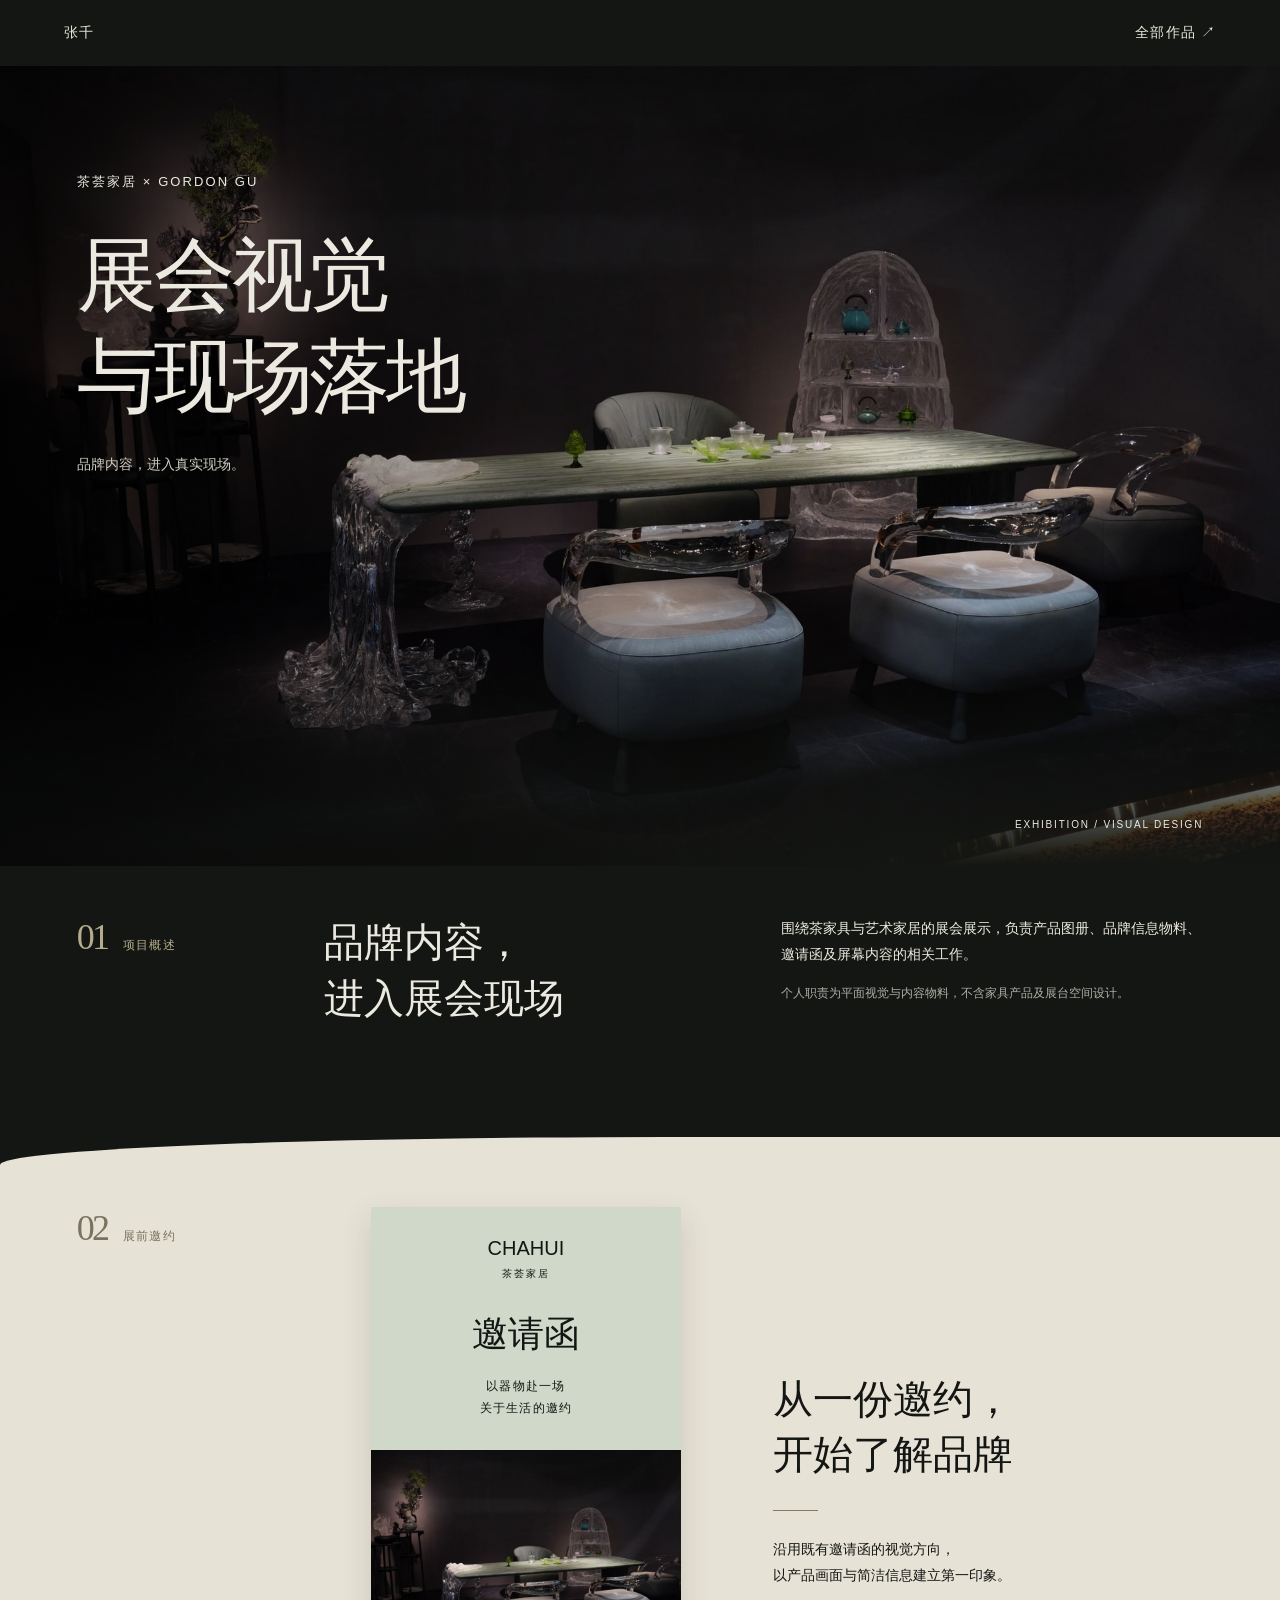
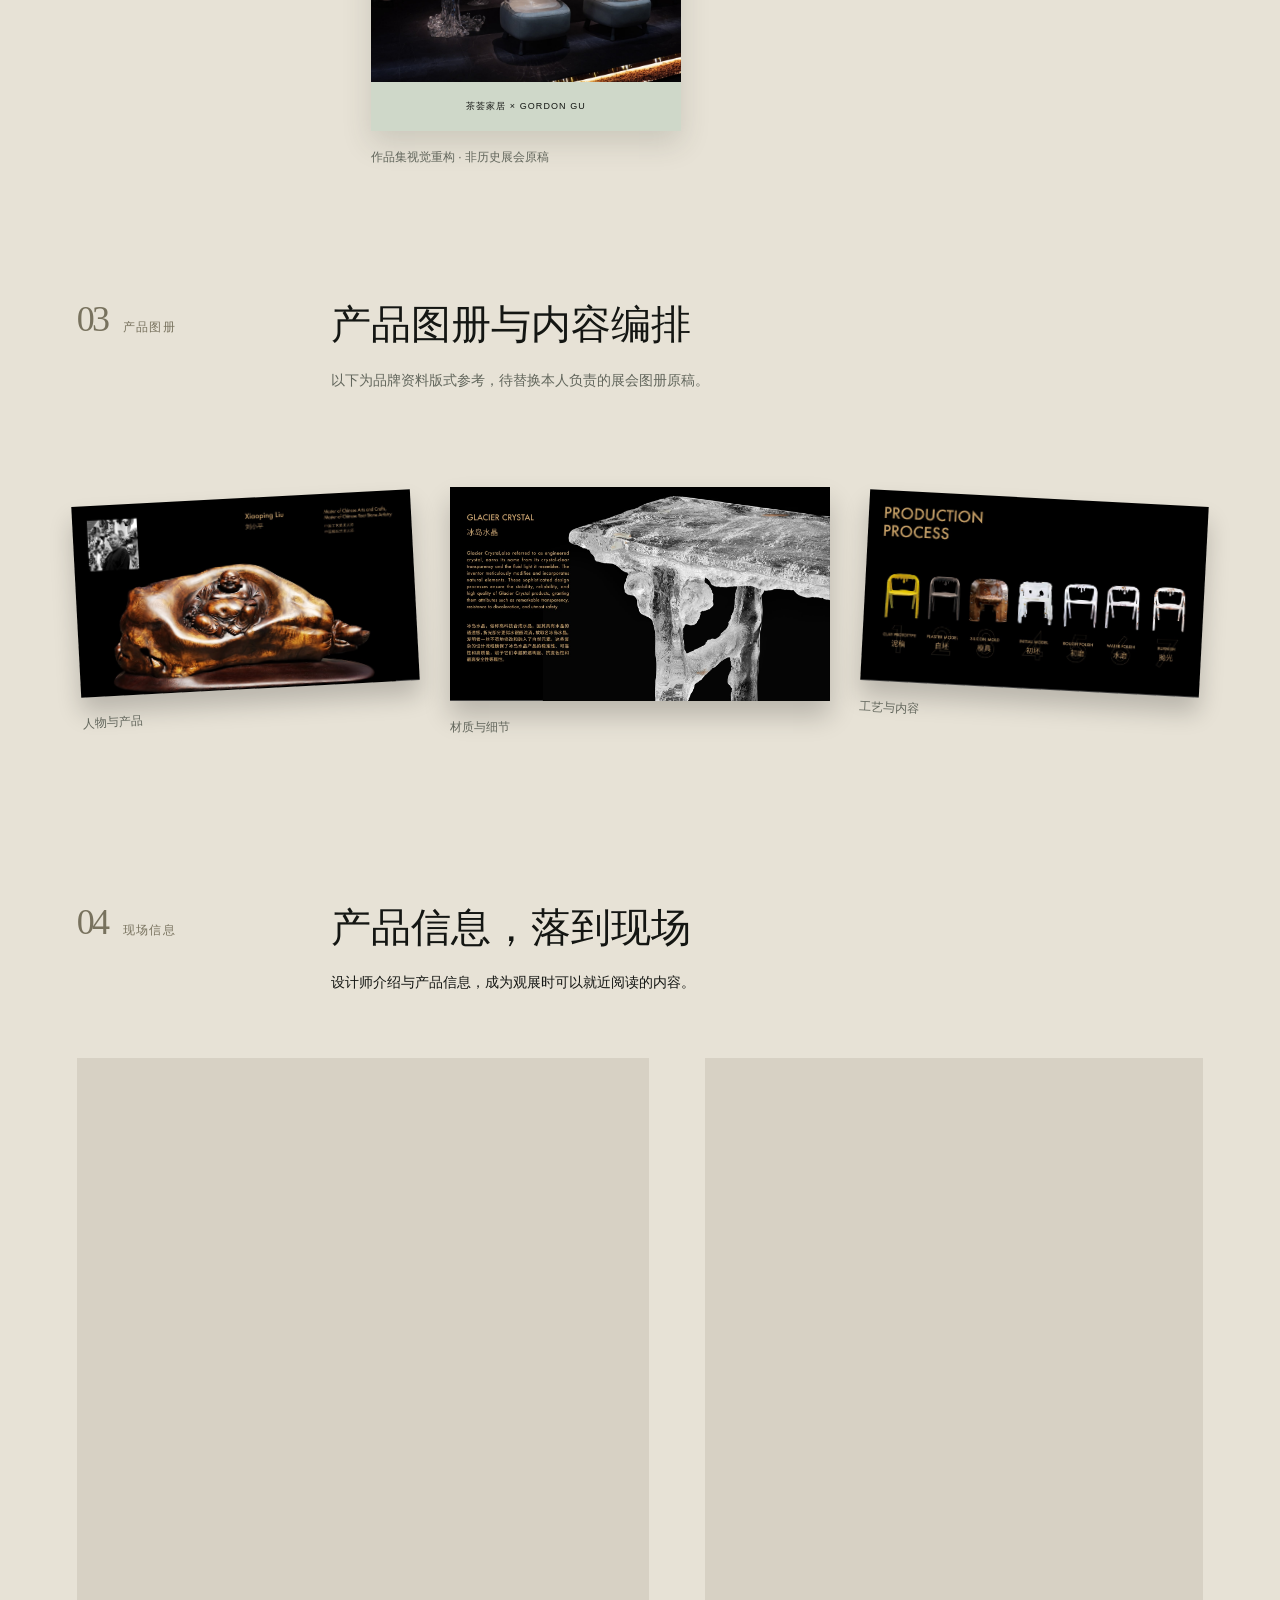
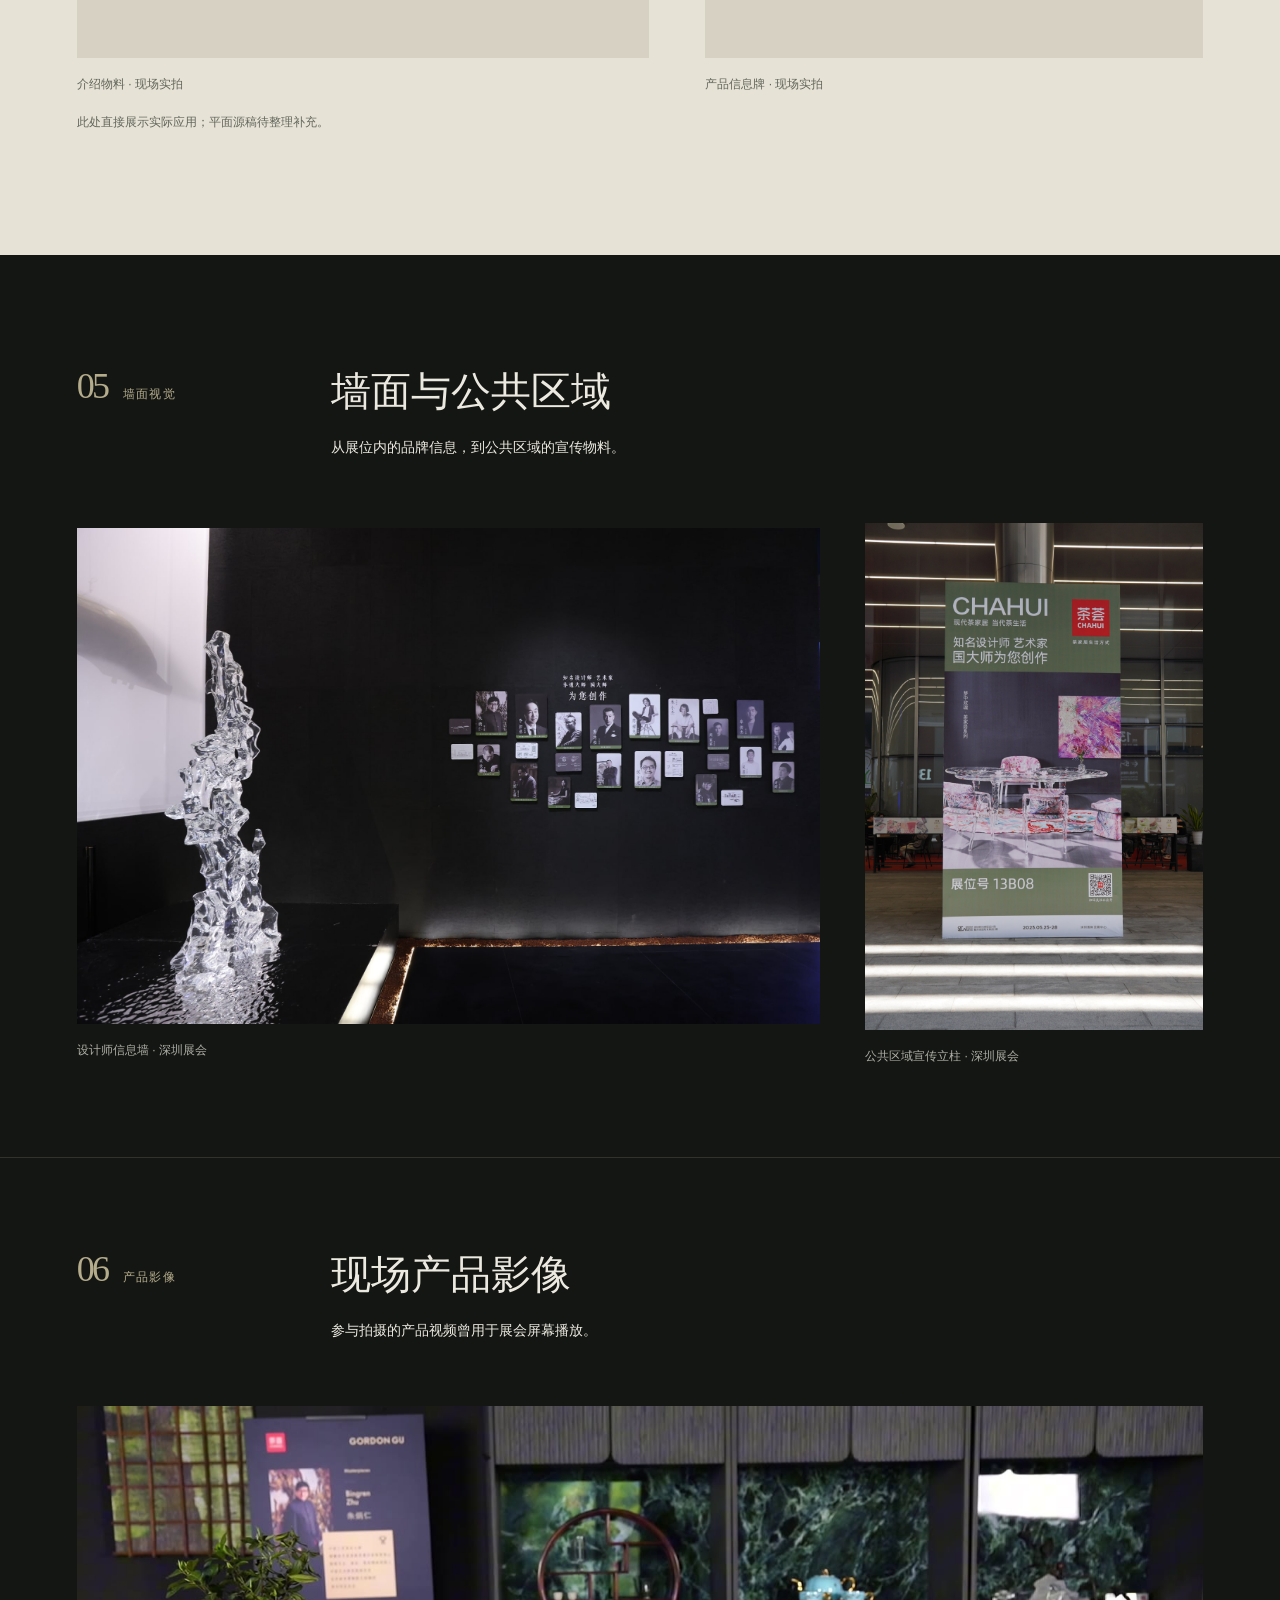
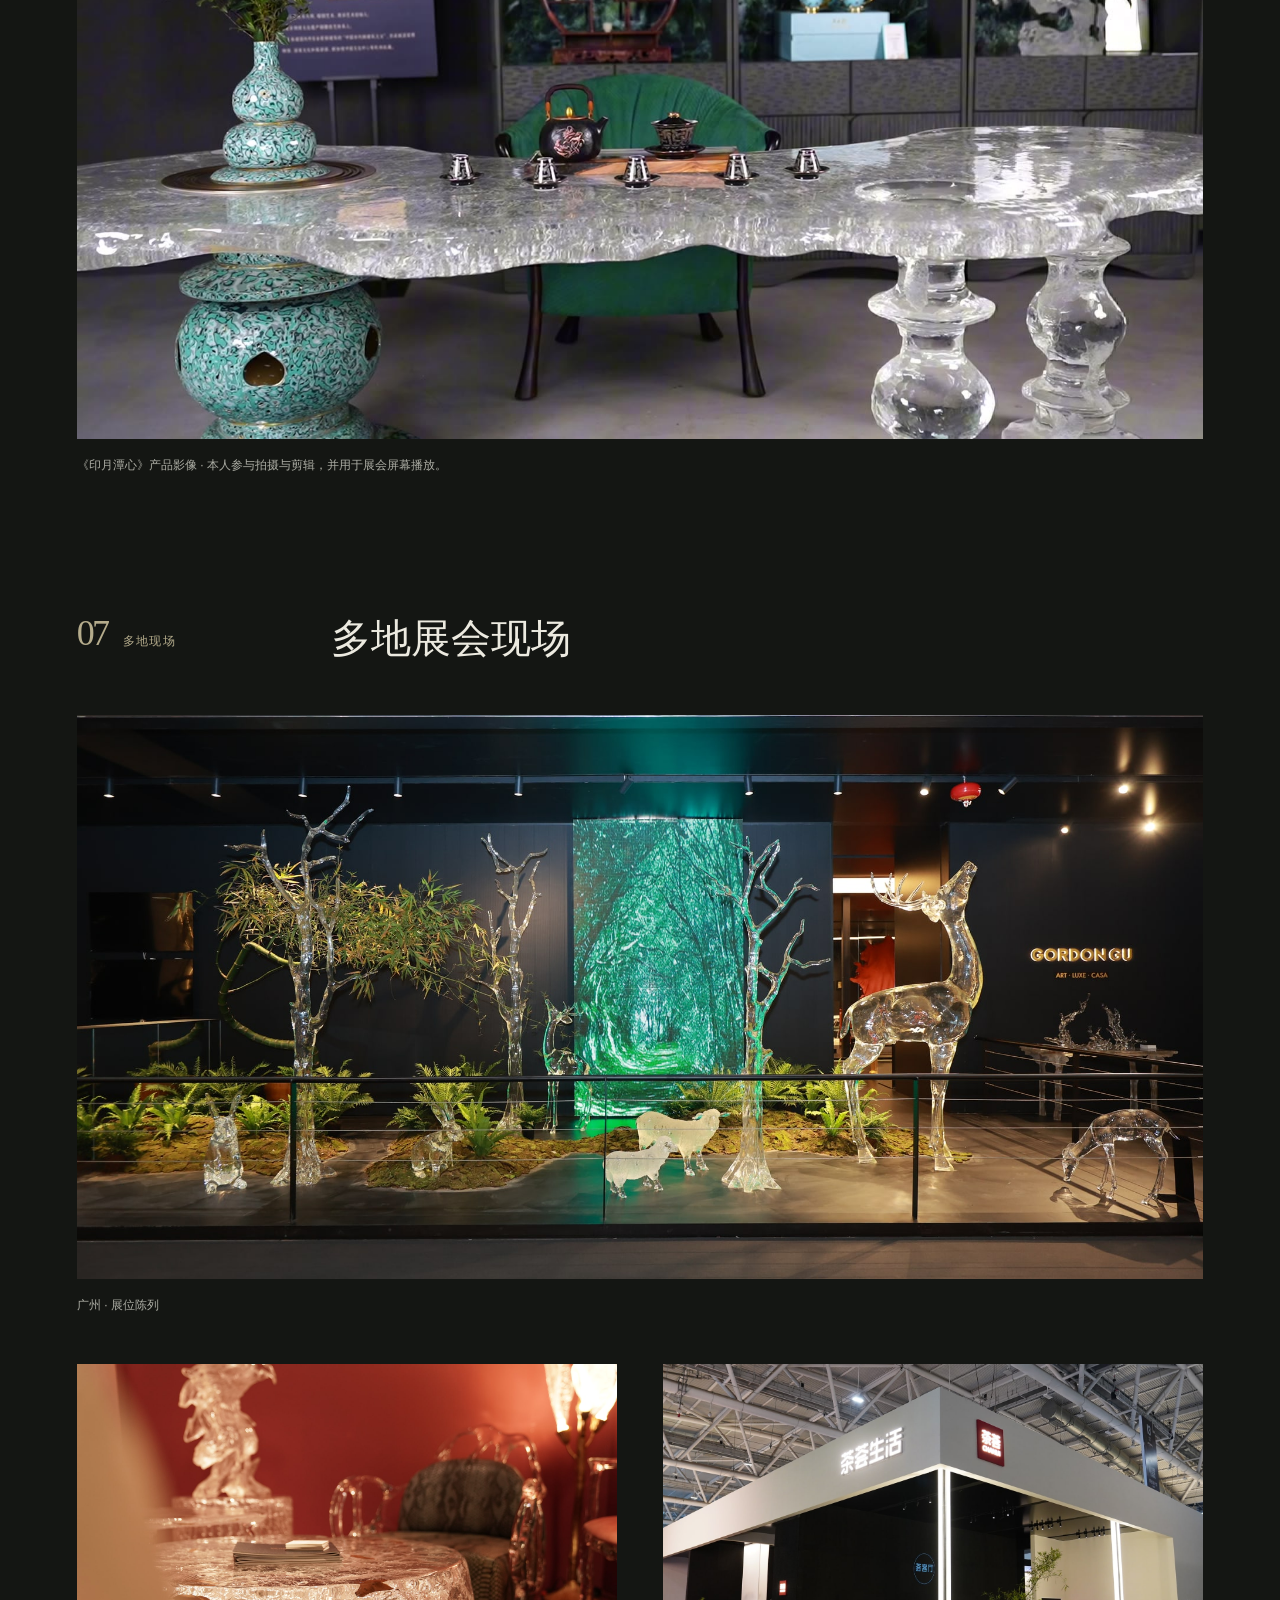
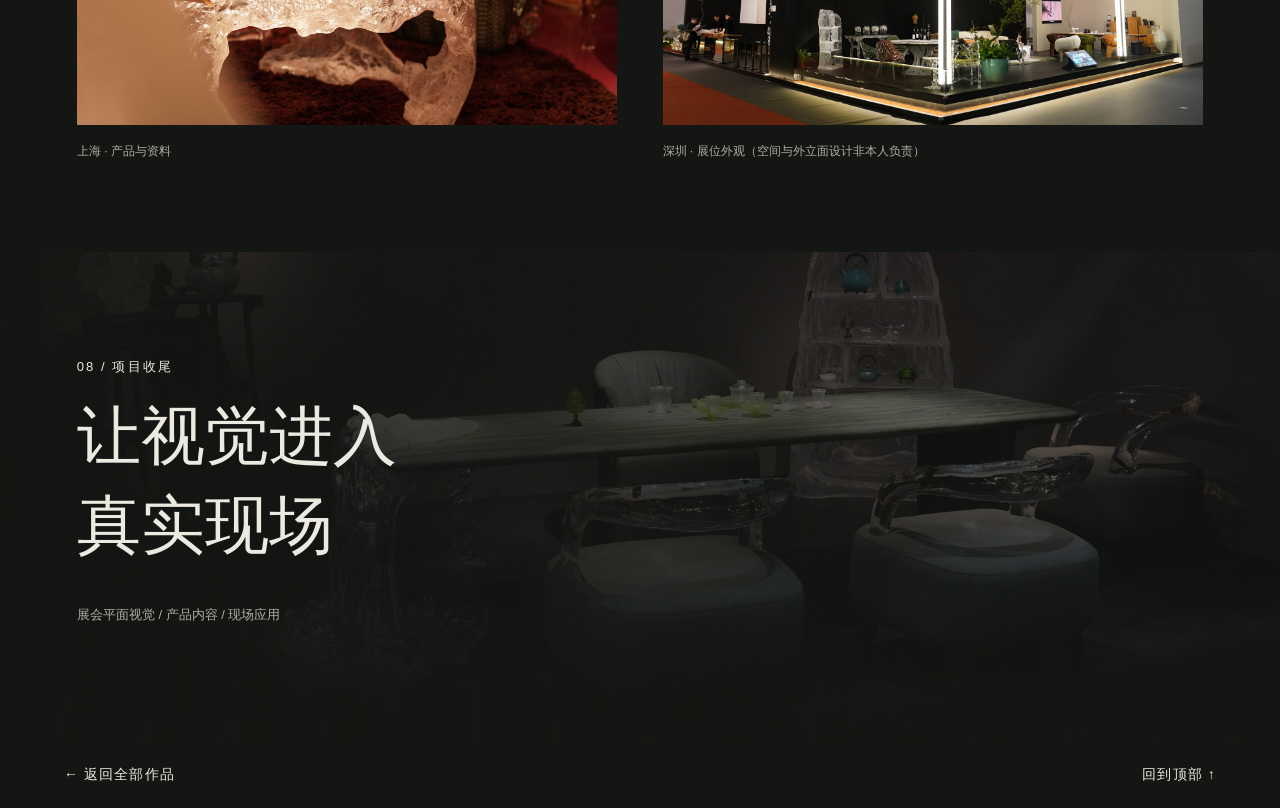
==== commit 8636726a: "Optimize portfolio images for mobile loading" ====
--- a/works/chahui-exhibition.html
+++ b/works/chahui-exhibition.html
@@ -15,7 +15,7 @@
   <header class="navigation"><a href="../index.html">张千</a><a href="../index.html#works">全部作品 ↗</a></header>
   <main id="main">
     <section class="hero" aria-labelledby="title">
-      <img src="../assets/portfolio/chahui-exhibition/scene.jpg" alt="展会中绿色茶桌与透明艺术家具的陈列" width="1920" height="1280" fetchpriority="high">
+      <img src="../assets/portfolio/chahui-exhibition/scene.jpg" alt="展会中绿色茶桌与透明艺术家具的陈列" width="1920" height="1280" fetchpriority="high" decoding="async" srcset="../assets/portfolio/chahui-exhibition/scene.mobile.webp 900w, ../assets/portfolio/chahui-exhibition/scene.jpg 1920w" sizes="(max-width: 720px) 300px, 100vw">
       <div class="hero-copy"><p class="eyebrow">茶荟家居 × GORDON GU</p><h1 id="title">展会视觉<br>与现场落地</h1><p>品牌内容，进入真实现场。</p></div>
       <span class="hero-label">EXHIBITION / VISUAL DESIGN</span>
     </section>
@@ -27,22 +27,22 @@
     <div class="paper-flow">
       <section class="invitation-section inset" aria-labelledby="invitation-title">
         <div class="section-label"><span>02</span>展前邀约</div>
-        <figure class="invitation-wrap"><div class="invitation-art"><p class="invite-brand">CHAHUI<span>茶荟家居</span></p><h3>邀请函</h3><p class="invite-line">以器物赴一场<br>关于生活的邀约</p><img src="../assets/portfolio/chahui-exhibition/scene.jpg" alt="邀请函重构示意中的茶家具画面" width="1920" height="1280" loading="lazy"><p class="invite-footer">茶荟家居 × GORDON GU</p></div><figcaption>作品集视觉重构 · 非历史展会原稿</figcaption></figure>
+        <figure class="invitation-wrap"><div class="invitation-art"><p class="invite-brand">CHAHUI<span>茶荟家居</span></p><h3>邀请函</h3><p class="invite-line">以器物赴一场<br>关于生活的邀约</p><img src="../assets/portfolio/chahui-exhibition/scene.jpg" alt="邀请函重构示意中的茶家具画面" width="1920" height="1280" loading="lazy" decoding="async" srcset="../assets/portfolio/chahui-exhibition/scene.mobile.webp 900w, ../assets/portfolio/chahui-exhibition/scene.jpg 1920w" sizes="(max-width: 720px) 300px, 100vw"><p class="invite-footer">茶荟家居 × GORDON GU</p></div><figcaption>作品集视觉重构 · 非历史展会原稿</figcaption></figure>
         <div class="invitation-copy"><h2 id="invitation-title">从一份邀约，<br>开始了解品牌</h2><div class="short-rule"></div><p>沿用既有邀请函的视觉方向，<br>以产品画面与简洁信息建立第一印象。</p></div>
       </section>
       <section class="catalog-section inset" aria-labelledby="catalog-title">
         <div class="heading-row"><div class="section-label"><span>03</span>产品图册</div><div><h2 id="catalog-title">产品图册与内容编排</h2><p class="note">以下为品牌资料版式参考，待替换本人负责的展会图册原稿。</p></div></div>
-        <div class="catalog-pages"><figure><img src="../assets/portfolio/chahui-exhibition/catalog-product.jpg" alt="品牌资料中的设计师与产品介绍页面" width="1000" height="1400" loading="lazy"><figcaption>人物与产品</figcaption></figure><figure><img src="../assets/portfolio/chahui-exhibition/catalog-material.jpg" alt="品牌资料中的材质介绍页面" width="1000" height="1400" loading="lazy"><figcaption>材质与细节</figcaption></figure><figure><img src="../assets/portfolio/chahui-exhibition/catalog-process.jpg" alt="品牌资料中的工艺介绍页面" width="1000" height="1400" loading="lazy"><figcaption>工艺与内容</figcaption></figure></div>
+        <div class="catalog-pages"><figure><img src="../assets/portfolio/chahui-exhibition/catalog-product.jpg" alt="品牌资料中的设计师与产品介绍页面" width="1000" height="1400" loading="lazy" decoding="async" srcset="../assets/portfolio/chahui-exhibition/catalog-product.mobile.webp 900w, ../assets/portfolio/chahui-exhibition/catalog-product.jpg 1361w" sizes="(max-width: 720px) 300px, 100vw"><figcaption>人物与产品</figcaption></figure><figure><img src="../assets/portfolio/chahui-exhibition/catalog-material.jpg" alt="品牌资料中的材质介绍页面" width="1000" height="1400" loading="lazy" decoding="async" srcset="../assets/portfolio/chahui-exhibition/catalog-material.mobile.webp 900w, ../assets/portfolio/chahui-exhibition/catalog-material.jpg 1361w" sizes="(max-width: 720px) 300px, 100vw"><figcaption>材质与细节</figcaption></figure><figure><img src="../assets/portfolio/chahui-exhibition/catalog-process.jpg" alt="品牌资料中的工艺介绍页面" width="1000" height="1400" loading="lazy" decoding="async" srcset="../assets/portfolio/chahui-exhibition/catalog-process.mobile.webp 900w, ../assets/portfolio/chahui-exhibition/catalog-process.jpg 1361w" sizes="(max-width: 720px) 300px, 100vw"><figcaption>工艺与内容</figcaption></figure></div>
       </section>
       <section class="information-section inset" aria-labelledby="information-title">
         <div class="heading-row"><div class="section-label"><span>04</span>现场信息</div><div><h2 id="information-title">产品信息，落到现场</h2><p>设计师介绍与产品信息，成为观展时可以就近阅读的内容。</p></div></div>
-        <div class="information-grid"><figure><img src="../assets/portfolio/chahui-exhibition/info-board.jpg" alt="本人设计的介绍物料在深圳展会现场的应用" loading="lazy"><figcaption>介绍物料 · 现场实拍</figcaption></figure><figure><img src="../assets/portfolio/chahui-exhibition/product-card.jpg" alt="深圳展会产品旁的信息牌" loading="lazy"><figcaption>产品信息牌 · 现场实拍</figcaption></figure></div>
+        <div class="information-grid"><figure><picture><source media="(max-width: 720px)" srcset="../assets/portfolio/chahui-exhibition/info-board.mobile.webp"><img src="../assets/portfolio/chahui-exhibition/info-board.jpg" alt="本人设计的介绍物料在深圳展会现场的应用" loading="lazy" decoding="async"></picture><figcaption>介绍物料 · 现场实拍</figcaption></figure><figure><picture><source media="(max-width: 720px)" srcset="../assets/portfolio/chahui-exhibition/product-card.mobile.webp"><img src="../assets/portfolio/chahui-exhibition/product-card.jpg" alt="深圳展会产品旁的信息牌" loading="lazy" decoding="async"></picture><figcaption>产品信息牌 · 现场实拍</figcaption></figure></div>
         <p class="note">此处直接展示实际应用；平面源稿待整理补充。</p>
       </section>
     </div>
     <section class="wall-section inset" aria-labelledby="wall-title">
       <div class="heading-row"><div class="section-label"><span>05</span>墙面视觉</div><div><h2 id="wall-title">墙面与公共区域</h2><p>从展位内的品牌信息，到公共区域的宣传物料。</p></div></div>
-      <div class="wall-grid"><figure><img src="../assets/portfolio/chahui-exhibition/designer-wall.jpg" alt="深圳展会黑色墙面上的设计师介绍组合" loading="lazy"><figcaption>设计师信息墙 · 深圳展会</figcaption></figure><figure><img src="../assets/portfolio/chahui-exhibition/pillar.jpg" alt="深圳展会公共区域的茶荟家居宣传立柱" loading="lazy"><figcaption>公共区域宣传立柱 · 深圳展会</figcaption></figure></div>
+      <div class="wall-grid"><figure><img src="../assets/portfolio/chahui-exhibition/designer-wall.jpg" alt="深圳展会黑色墙面上的设计师介绍组合" loading="lazy" decoding="async" srcset="../assets/portfolio/chahui-exhibition/designer-wall.mobile.webp 900w, ../assets/portfolio/chahui-exhibition/designer-wall.jpg 1920w" sizes="(max-width: 720px) 300px, 100vw"><figcaption>设计师信息墙 · 深圳展会</figcaption></figure><figure><img src="../assets/portfolio/chahui-exhibition/pillar.jpg" alt="深圳展会公共区域的茶荟家居宣传立柱" loading="lazy" decoding="async" srcset="../assets/portfolio/chahui-exhibition/pillar.mobile.webp 900w, ../assets/portfolio/chahui-exhibition/pillar.jpg 1920w" sizes="(max-width: 720px) 300px, 100vw"><figcaption>公共区域宣传立柱 · 深圳展会</figcaption></figure></div>
     </section>
     <section class="video-section inset" aria-labelledby="video-title">
       <div class="heading-row"><div class="section-label"><span>06</span>产品影像</div><div><h2 id="video-title">现场产品影像</h2><p>参与拍摄的产品视频曾用于展会屏幕播放。</p></div></div>
@@ -50,10 +50,10 @@
     </section>
     <section class="gallery-section inset" aria-labelledby="gallery-title">
       <div class="heading-row"><div class="section-label"><span>07</span>多地现场</div><h2 id="gallery-title">多地展会现场</h2></div>
-      <figure class="gallery-wide"><img src="../assets/portfolio/chahui-exhibition/guangzhou.jpg" alt="广州展会中透明艺术家具与绿植的陈列" loading="lazy"><figcaption>广州 · 展位陈列</figcaption></figure>
-      <div class="gallery-pair"><figure><img src="../assets/portfolio/chahui-exhibition/shanghai.jpg" alt="上海展会中的茶桌与资料陈列" loading="lazy"><figcaption>上海 · 产品与资料</figcaption></figure><figure><img src="../assets/portfolio/chahui-exhibition/shenzhen.jpg" alt="深圳茶荟家居展位外观，仅作为现场环境展示" loading="lazy"><figcaption>深圳 · 展位外观（空间与外立面设计非本人负责）</figcaption></figure></div>
+      <figure class="gallery-wide"><img src="../assets/portfolio/chahui-exhibition/guangzhou.jpg" alt="广州展会中透明艺术家具与绿植的陈列" loading="lazy" decoding="async" srcset="../assets/portfolio/chahui-exhibition/guangzhou.mobile.webp 900w, ../assets/portfolio/chahui-exhibition/guangzhou.jpg 1920w" sizes="(max-width: 720px) 300px, 100vw"><figcaption>广州 · 展位陈列</figcaption></figure>
+      <div class="gallery-pair"><figure><img src="../assets/portfolio/chahui-exhibition/shanghai.jpg" alt="上海展会中的茶桌与资料陈列" loading="lazy" decoding="async" srcset="../assets/portfolio/chahui-exhibition/shanghai.mobile.webp 900w, ../assets/portfolio/chahui-exhibition/shanghai.jpg 1920w" sizes="(max-width: 720px) 300px, 100vw"><figcaption>上海 · 产品与资料</figcaption></figure><figure><img src="../assets/portfolio/chahui-exhibition/shenzhen.jpg" alt="深圳茶荟家居展位外观，仅作为现场环境展示" loading="lazy" decoding="async" srcset="../assets/portfolio/chahui-exhibition/shenzhen.mobile.webp 900w, ../assets/portfolio/chahui-exhibition/shenzhen.jpg 1920w" sizes="(max-width: 720px) 300px, 100vw"><figcaption>深圳 · 展位外观（空间与外立面设计非本人负责）</figcaption></figure></div>
     </section>
-    <section class="ending"><img src="../assets/portfolio/chahui-exhibition/scene.jpg" alt="透明家具细节与展会空间" loading="lazy"><div><p class="eyebrow">08 / 项目收尾</p><h2>让视觉进入<br>真实现场</h2><p>展会平面视觉 / 产品内容 / 现场应用</p></div></section>
+    <section class="ending"><img src="../assets/portfolio/chahui-exhibition/scene.jpg" alt="透明家具细节与展会空间" loading="lazy" decoding="async" srcset="../assets/portfolio/chahui-exhibition/scene.mobile.webp 900w, ../assets/portfolio/chahui-exhibition/scene.jpg 1920w" sizes="(max-width: 720px) 300px, 100vw"><div><p class="eyebrow">08 / 项目收尾</p><h2>让视觉进入<br>真实现场</h2><p>展会平面视觉 / 产品内容 / 现场应用</p></div></section>
   </main>
   <footer class="navigation"><a href="../index.html#works">← 返回全部作品</a><a href="#title">回到顶部 ↑</a></footer>
   <script src="../motion.js"></script>
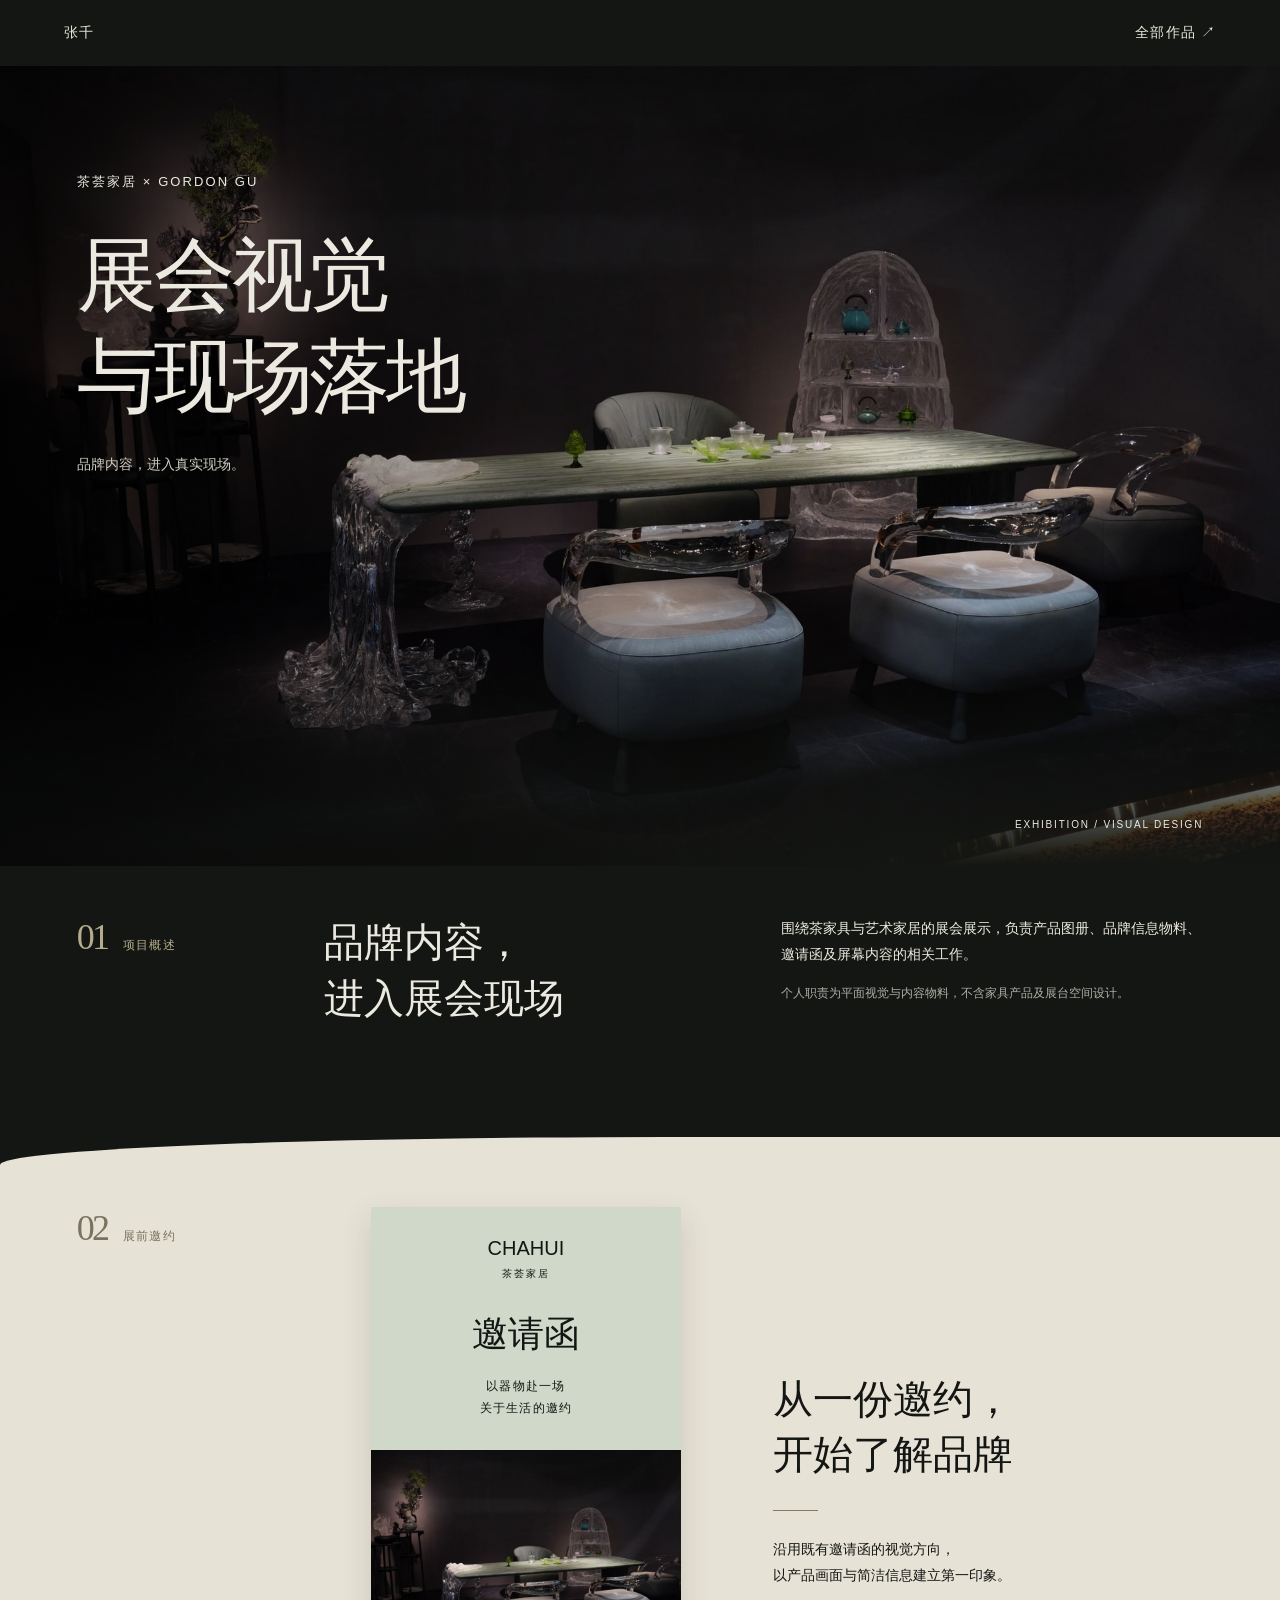
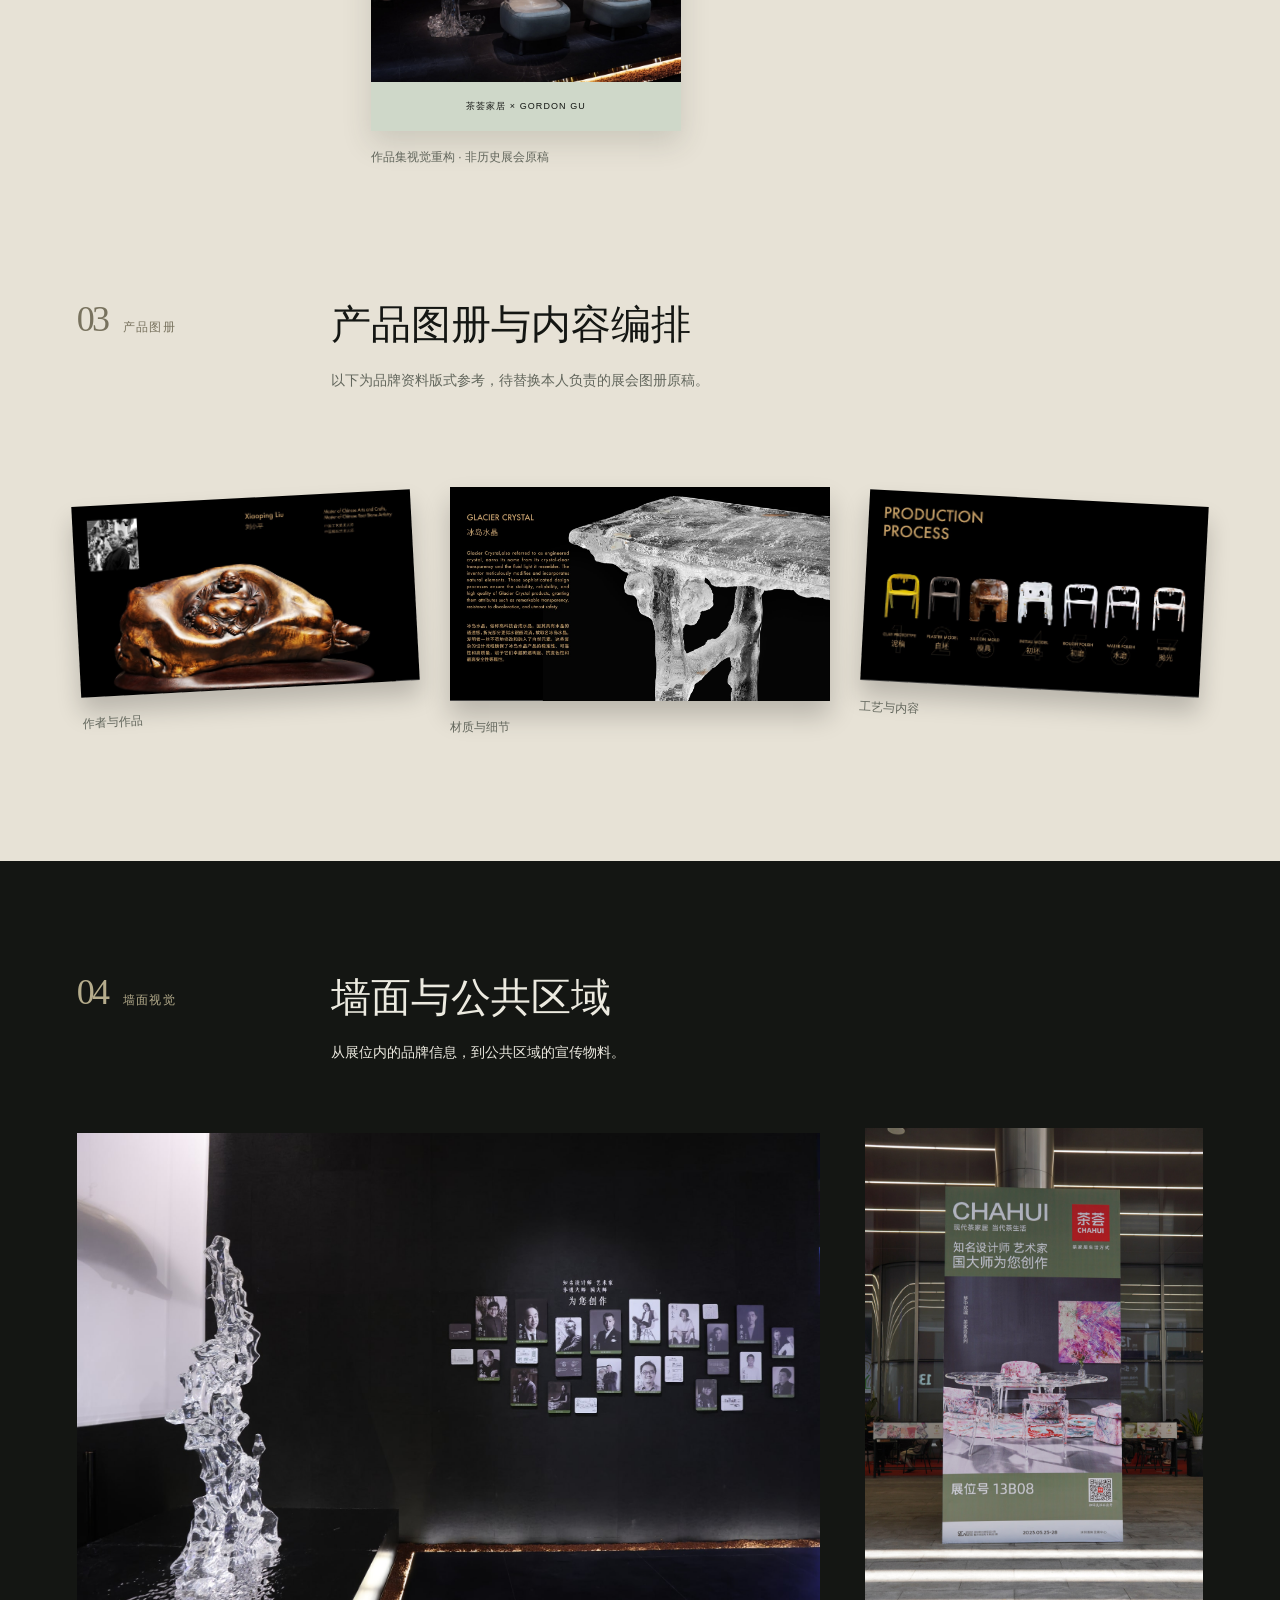
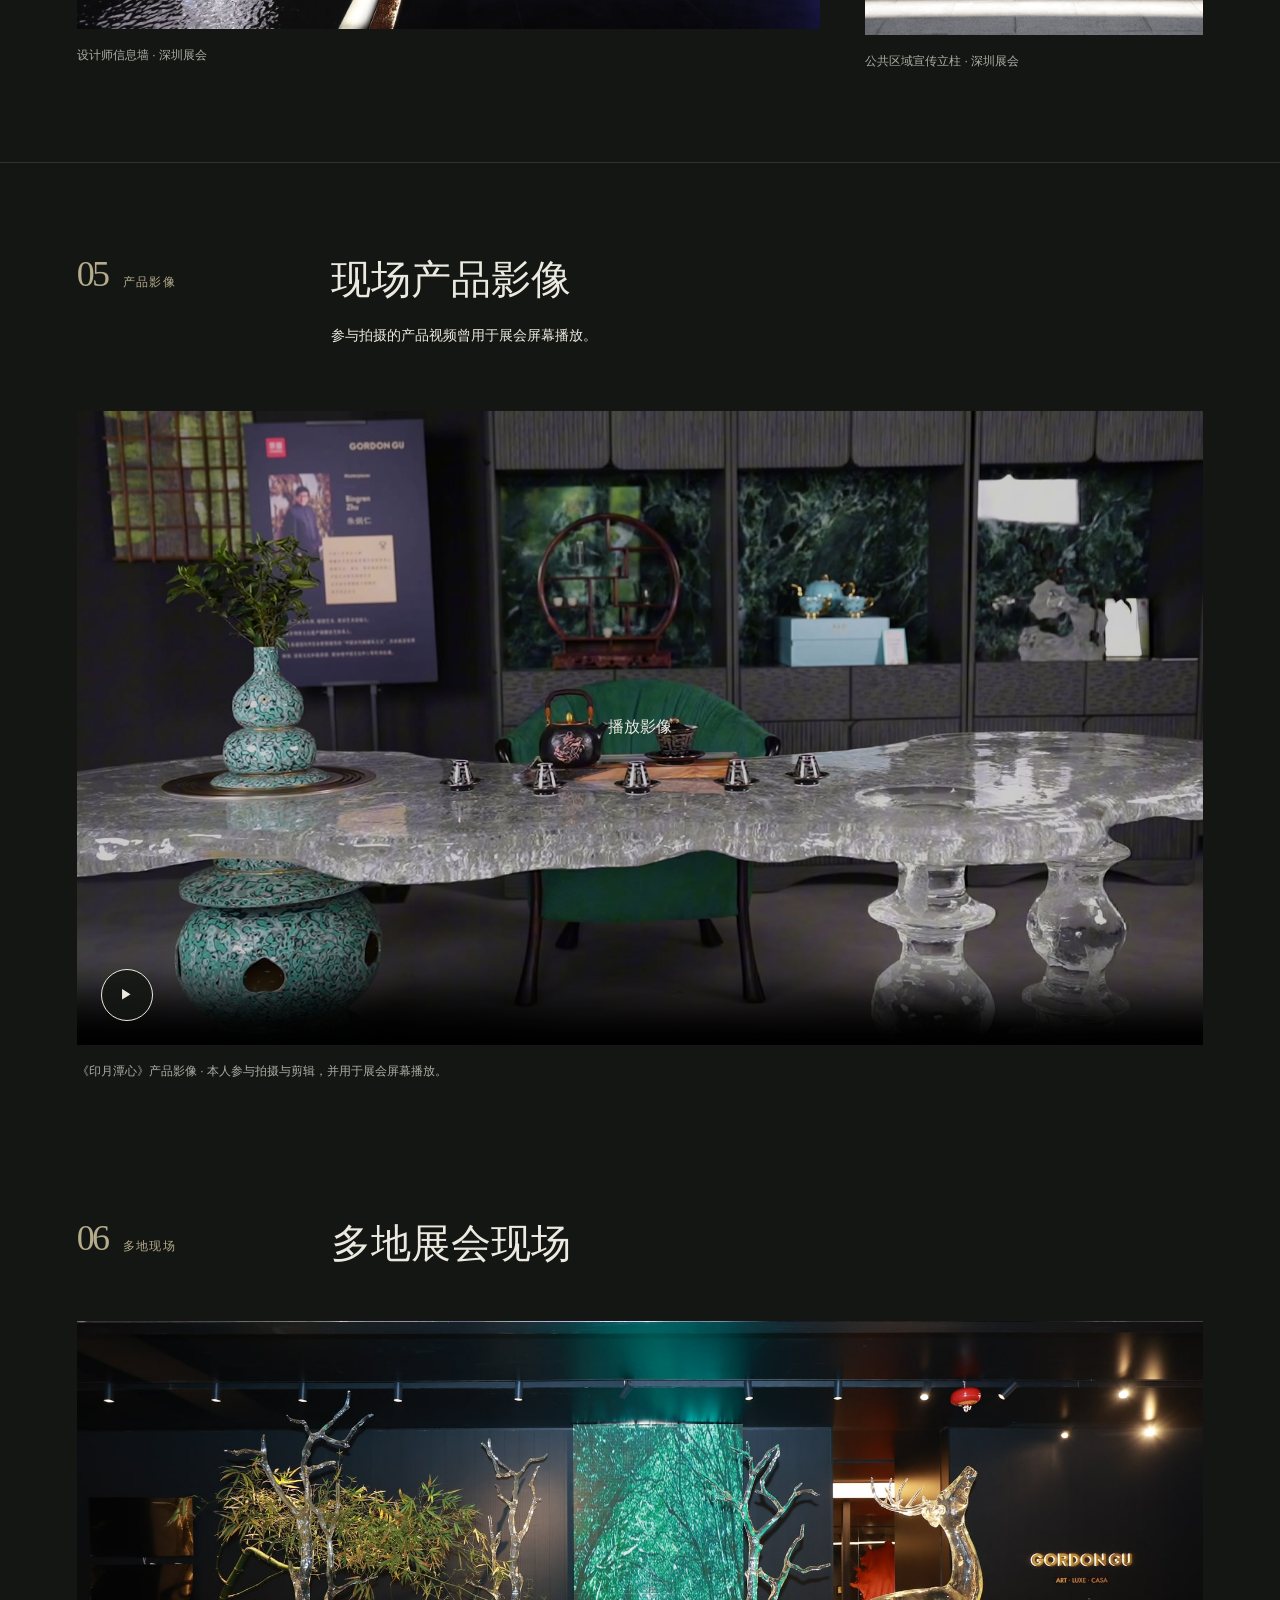
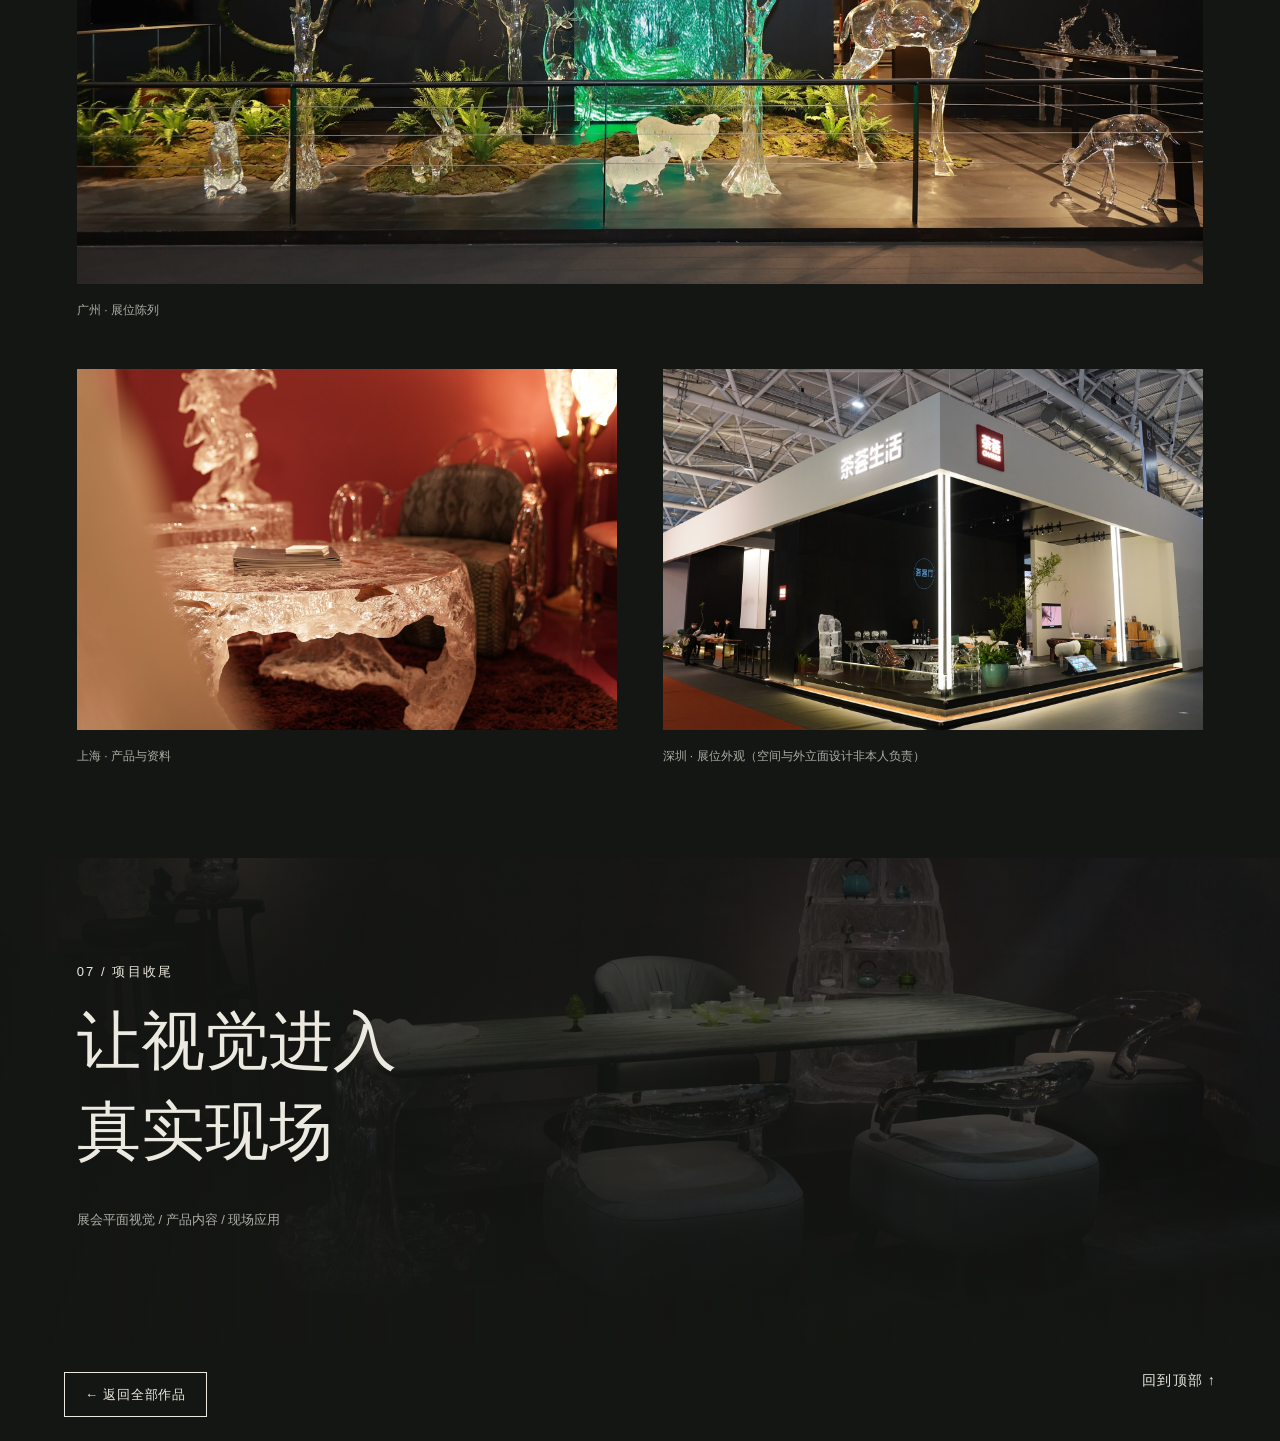
==== commit af7e6f30: "Apply case review: captions, clear imagery, deferred video and shared back buttons" ====
--- a/works/chahui-exhibition.html
+++ b/works/chahui-exhibition.html
@@ -7,6 +7,7 @@
   <meta name="description" content="茶荟家居 × GORDON GU：产品图册、展会信息物料、墙面视觉与现场应用。">
   <link rel="stylesheet" href="../assets/portfolio/chahui-exhibition/case.css">
   <link rel="stylesheet" href="../motion.css">
+  <link rel="stylesheet" href="../assets/case-navigation.css">
   <script src="../motion-entry.js"></script>
   <noscript><style>.motion-curtain { display: none !important; }</style></noscript>
 </head>
@@ -32,30 +33,26 @@
       </section>
       <section class="catalog-section inset" aria-labelledby="catalog-title">
         <div class="heading-row"><div class="section-label"><span>03</span>产品图册</div><div><h2 id="catalog-title">产品图册与内容编排</h2><p class="note">以下为品牌资料版式参考，待替换本人负责的展会图册原稿。</p></div></div>
-        <div class="catalog-pages"><figure><img src="../assets/portfolio/chahui-exhibition/catalog-product.jpg" alt="品牌资料中的设计师与产品介绍页面" width="1000" height="1400" loading="lazy" decoding="async" srcset="../assets/portfolio/chahui-exhibition/catalog-product.mobile.webp 900w, ../assets/portfolio/chahui-exhibition/catalog-product.jpg 1361w" sizes="(max-width: 720px) 300px, 100vw"><figcaption>人物与产品</figcaption></figure><figure><img src="../assets/portfolio/chahui-exhibition/catalog-material.jpg" alt="品牌资料中的材质介绍页面" width="1000" height="1400" loading="lazy" decoding="async" srcset="../assets/portfolio/chahui-exhibition/catalog-material.mobile.webp 900w, ../assets/portfolio/chahui-exhibition/catalog-material.jpg 1361w" sizes="(max-width: 720px) 300px, 100vw"><figcaption>材质与细节</figcaption></figure><figure><img src="../assets/portfolio/chahui-exhibition/catalog-process.jpg" alt="品牌资料中的工艺介绍页面" width="1000" height="1400" loading="lazy" decoding="async" srcset="../assets/portfolio/chahui-exhibition/catalog-process.mobile.webp 900w, ../assets/portfolio/chahui-exhibition/catalog-process.jpg 1361w" sizes="(max-width: 720px) 300px, 100vw"><figcaption>工艺与内容</figcaption></figure></div>
-      </section>
-      <section class="information-section inset" aria-labelledby="information-title">
-        <div class="heading-row"><div class="section-label"><span>04</span>现场信息</div><div><h2 id="information-title">产品信息，落到现场</h2><p>设计师介绍与产品信息，成为观展时可以就近阅读的内容。</p></div></div>
-        <div class="information-grid"><figure><picture><source media="(max-width: 720px)" srcset="../assets/portfolio/chahui-exhibition/info-board.mobile.webp"><img src="../assets/portfolio/chahui-exhibition/info-board.jpg" alt="本人设计的介绍物料在深圳展会现场的应用" loading="lazy" decoding="async"></picture><figcaption>介绍物料 · 现场实拍</figcaption></figure><figure><picture><source media="(max-width: 720px)" srcset="../assets/portfolio/chahui-exhibition/product-card.mobile.webp"><img src="../assets/portfolio/chahui-exhibition/product-card.jpg" alt="深圳展会产品旁的信息牌" loading="lazy" decoding="async"></picture><figcaption>产品信息牌 · 现场实拍</figcaption></figure></div>
-        <p class="note">此处直接展示实际应用；平面源稿待整理补充。</p>
+        <div class="catalog-pages"><figure><img src="../assets/portfolio/chahui-exhibition/catalog-product.jpg" alt="品牌资料中的作者与作品介绍页面" width="1000" height="1400" loading="lazy" decoding="async" srcset="../assets/portfolio/chahui-exhibition/catalog-product.mobile.webp 900w, ../assets/portfolio/chahui-exhibition/catalog-product.jpg 1361w" sizes="(max-width: 720px) 300px, 100vw"><figcaption>作者与作品</figcaption></figure><figure><img src="../assets/portfolio/chahui-exhibition/catalog-material.jpg" alt="品牌资料中的材质介绍页面" width="1000" height="1400" loading="lazy" decoding="async" srcset="../assets/portfolio/chahui-exhibition/catalog-material.mobile.webp 900w, ../assets/portfolio/chahui-exhibition/catalog-material.jpg 1361w" sizes="(max-width: 720px) 300px, 100vw"><figcaption>材质与细节</figcaption></figure><figure><img src="../assets/portfolio/chahui-exhibition/catalog-process.jpg" alt="品牌资料中的工艺介绍页面" width="1000" height="1400" loading="lazy" decoding="async" srcset="../assets/portfolio/chahui-exhibition/catalog-process.mobile.webp 900w, ../assets/portfolio/chahui-exhibition/catalog-process.jpg 1361w" sizes="(max-width: 720px) 300px, 100vw"><figcaption>工艺与内容</figcaption></figure></div>
       </section>
     </div>
     <section class="wall-section inset" aria-labelledby="wall-title">
-      <div class="heading-row"><div class="section-label"><span>05</span>墙面视觉</div><div><h2 id="wall-title">墙面与公共区域</h2><p>从展位内的品牌信息，到公共区域的宣传物料。</p></div></div>
+      <div class="heading-row"><div class="section-label"><span>04</span>墙面视觉</div><div><h2 id="wall-title">墙面与公共区域</h2><p>从展位内的品牌信息，到公共区域的宣传物料。</p></div></div>
       <div class="wall-grid"><figure><img src="../assets/portfolio/chahui-exhibition/designer-wall.jpg" alt="深圳展会黑色墙面上的设计师介绍组合" loading="lazy" decoding="async" srcset="../assets/portfolio/chahui-exhibition/designer-wall.mobile.webp 900w, ../assets/portfolio/chahui-exhibition/designer-wall.jpg 1920w" sizes="(max-width: 720px) 300px, 100vw"><figcaption>设计师信息墙 · 深圳展会</figcaption></figure><figure><img src="../assets/portfolio/chahui-exhibition/pillar.jpg" alt="深圳展会公共区域的茶荟家居宣传立柱" loading="lazy" decoding="async" srcset="../assets/portfolio/chahui-exhibition/pillar.mobile.webp 900w, ../assets/portfolio/chahui-exhibition/pillar.jpg 1920w" sizes="(max-width: 720px) 300px, 100vw"><figcaption>公共区域宣传立柱 · 深圳展会</figcaption></figure></div>
     </section>
     <section class="video-section inset" aria-labelledby="video-title">
-      <div class="heading-row"><div class="section-label"><span>06</span>产品影像</div><div><h2 id="video-title">现场产品影像</h2><p>参与拍摄的产品视频曾用于展会屏幕播放。</p></div></div>
-      <figure><div class="video-poster"><video src="../assets/portfolio/chahui-exhibition/yinyue-tanxin-loop.mp4" poster="../assets/portfolio/chahui-exhibition/yinyue-tanxin-poster.jpg" autoplay muted loop playsinline preload="metadata" aria-label="印月潭心产品影像短片"></video></div><figcaption>《印月潭心》产品影像 · 本人参与拍摄与剪辑，并用于展会屏幕播放。</figcaption></figure>
+      <div class="heading-row"><div class="section-label"><span>05</span>产品影像</div><div><h2 id="video-title">现场产品影像</h2><p>参与拍摄的产品视频曾用于展会屏幕播放。</p></div></div>
+      <figure><div class="video-poster"><video data-src="../assets/portfolio/chahui-exhibition/yinyue-tanxin-loop.mp4" poster="../assets/portfolio/chahui-exhibition/yinyue-tanxin-poster.jpg" controls playsinline preload="none" aria-label="印月潭心产品影像短片"></video><button class="video-play" type="button" aria-label="播放印月潭心产品影像">播放影像 <span aria-hidden="true">▶</span></button></div><figcaption>《印月潭心》产品影像 · 本人参与拍摄与剪辑，并用于展会屏幕播放。</figcaption></figure>
     </section>
     <section class="gallery-section inset" aria-labelledby="gallery-title">
-      <div class="heading-row"><div class="section-label"><span>07</span>多地现场</div><h2 id="gallery-title">多地展会现场</h2></div>
+      <div class="heading-row"><div class="section-label"><span>06</span>多地现场</div><h2 id="gallery-title">多地展会现场</h2></div>
       <figure class="gallery-wide"><img src="../assets/portfolio/chahui-exhibition/guangzhou.jpg" alt="广州展会中透明艺术家具与绿植的陈列" loading="lazy" decoding="async" srcset="../assets/portfolio/chahui-exhibition/guangzhou.mobile.webp 900w, ../assets/portfolio/chahui-exhibition/guangzhou.jpg 1920w" sizes="(max-width: 720px) 300px, 100vw"><figcaption>广州 · 展位陈列</figcaption></figure>
       <div class="gallery-pair"><figure><img src="../assets/portfolio/chahui-exhibition/shanghai.jpg" alt="上海展会中的茶桌与资料陈列" loading="lazy" decoding="async" srcset="../assets/portfolio/chahui-exhibition/shanghai.mobile.webp 900w, ../assets/portfolio/chahui-exhibition/shanghai.jpg 1920w" sizes="(max-width: 720px) 300px, 100vw"><figcaption>上海 · 产品与资料</figcaption></figure><figure><img src="../assets/portfolio/chahui-exhibition/shenzhen.jpg" alt="深圳茶荟家居展位外观，仅作为现场环境展示" loading="lazy" decoding="async" srcset="../assets/portfolio/chahui-exhibition/shenzhen.mobile.webp 900w, ../assets/portfolio/chahui-exhibition/shenzhen.jpg 1920w" sizes="(max-width: 720px) 300px, 100vw"><figcaption>深圳 · 展位外观（空间与外立面设计非本人负责）</figcaption></figure></div>
     </section>
-    <section class="ending"><img src="../assets/portfolio/chahui-exhibition/scene.jpg" alt="透明家具细节与展会空间" loading="lazy" decoding="async" srcset="../assets/portfolio/chahui-exhibition/scene.mobile.webp 900w, ../assets/portfolio/chahui-exhibition/scene.jpg 1920w" sizes="(max-width: 720px) 300px, 100vw"><div><p class="eyebrow">08 / 项目收尾</p><h2>让视觉进入<br>真实现场</h2><p>展会平面视觉 / 产品内容 / 现场应用</p></div></section>
+    <section class="ending"><img src="../assets/portfolio/chahui-exhibition/scene.jpg" alt="透明家具细节与展会空间" loading="lazy" decoding="async" srcset="../assets/portfolio/chahui-exhibition/scene.mobile.webp 900w, ../assets/portfolio/chahui-exhibition/scene.jpg 1920w" sizes="(max-width: 720px) 300px, 100vw"><div><p class="eyebrow">07 / 项目收尾</p><h2>让视觉进入<br>真实现场</h2><p>展会平面视觉 / 产品内容 / 现场应用</p></div></section>
   </main>
-  <footer class="navigation"><a href="../index.html#works">← 返回全部作品</a><a href="#title">回到顶部 ↑</a></footer>
+  <footer class="navigation"><a class="portfolio-back-link" href="../index.html#works">← 返回全部作品</a><a href="#title">回到顶部 ↑</a></footer>
+  <script src="../assets/portfolio/chahui-exhibition/video.js"></script>
   <script src="../motion.js"></script>
 </body>
 </html>
--- a/assets/portfolio/chahui-exhibition/case.css
+++ b/assets/portfolio/chahui-exhibition/case.css
@@ -4,4 +4,5 @@
 @media(max-width:700px){.navigation{padding:20px 6%}.hero{min-height:650px;aspect-ratio:auto}.hero>img{object-position:61% center}.hero:after{background:linear-gradient(180deg,#14161380,transparent 60%,var(--ink)),linear-gradient(90deg,#0007,transparent)}.hero-copy{top:45px}.hero h1{font-size:52px}.inset{padding:55px 6%}.overview{grid-template-columns:1fr;gap:22px}.overview h2 br{display:none}.section-label>span{font-size:28px}.heading-row{grid-template-columns:1fr;gap:16px;margin-bottom:28px}.invitation-section{grid-template-columns:1fr 1fr;gap:26px 20px}.invitation-section>.section-label{grid-column:1/-1}.invitation-copy h2{font-size:25px}.invitation-copy p{font-size:12px}.invitation-art{padding-top:18px}.invite-brand{font-size:16px}.invitation-art h3{font-size:28px;margin:20px 0 10px}.invite-line{font-size:10px}.invitation-art img{margin-top:18px}.catalog-pages{grid-template-columns:1fr;gap:35px;padding:10px 6%}.catalog-pages figure:first-child,.catalog-pages figure:last-child{transform:none}.catalog-pages img{max-height:none}.information-grid{gap:28px;grid-template-columns:1fr}.wall-grid{grid-template-columns:1fr;gap:36px}.wall-grid figure:last-child{width:68%;margin-left:auto}.video-poster span{bottom:12px;left:12px;padding:6px 10px;font-size:11px}.gallery-pair{grid-template-columns:1fr;gap:28px;margin-top:28px}.gallery-wide img{aspect-ratio:3/2}.ending{min-height:400px}.note,figcaption{font-size:11px}.short-rule{margin:18px 0}}
 :root{--video-fit:cover}
 .video-poster video{display:block;width:100%;height:100%;object-fit:var(--video-fit)}
-@media(prefers-reduced-motion:reduce){.video-poster video{display:none}.video-poster{background:url('yinyue-tanxin-poster.jpg') center/cover no-repeat}}
+
+.video-play{position:absolute;inset:0;display:flex;align-items:center;justify-content:center;gap:12px;width:100%;border:0;color:#eceae0;background:#0003;font:inherit;cursor:pointer}.video-play span{display:grid;place-items:center;width:52px;height:52px;border:1px solid currentColor;border-radius:50%}.video-play:hover{background:#0005}.video-play:focus-visible{outline:2px solid var(--gold);outline-offset:4px}.video-play[hidden]{display:none}
--- a/assets/case-navigation.css
+++ b/assets/case-navigation.css
@@ -0,0 +1 @@
+a.portfolio-back-link{display:inline-flex;align-items:center;justify-content:center;min-height:44px;padding:12px 20px;border:1px solid currentColor;border-radius:0;font-family:"PingFang SC","Microsoft YaHei",sans-serif;font-size:13px;font-weight:500;line-height:1.5;letter-spacing:.06em;text-align:center;text-decoration:none;transition:opacity 180ms ease}a.portfolio-back-link:hover{opacity:.65;text-decoration:none}a.portfolio-back-link:focus-visible{outline:2px solid currentColor;outline-offset:4px}
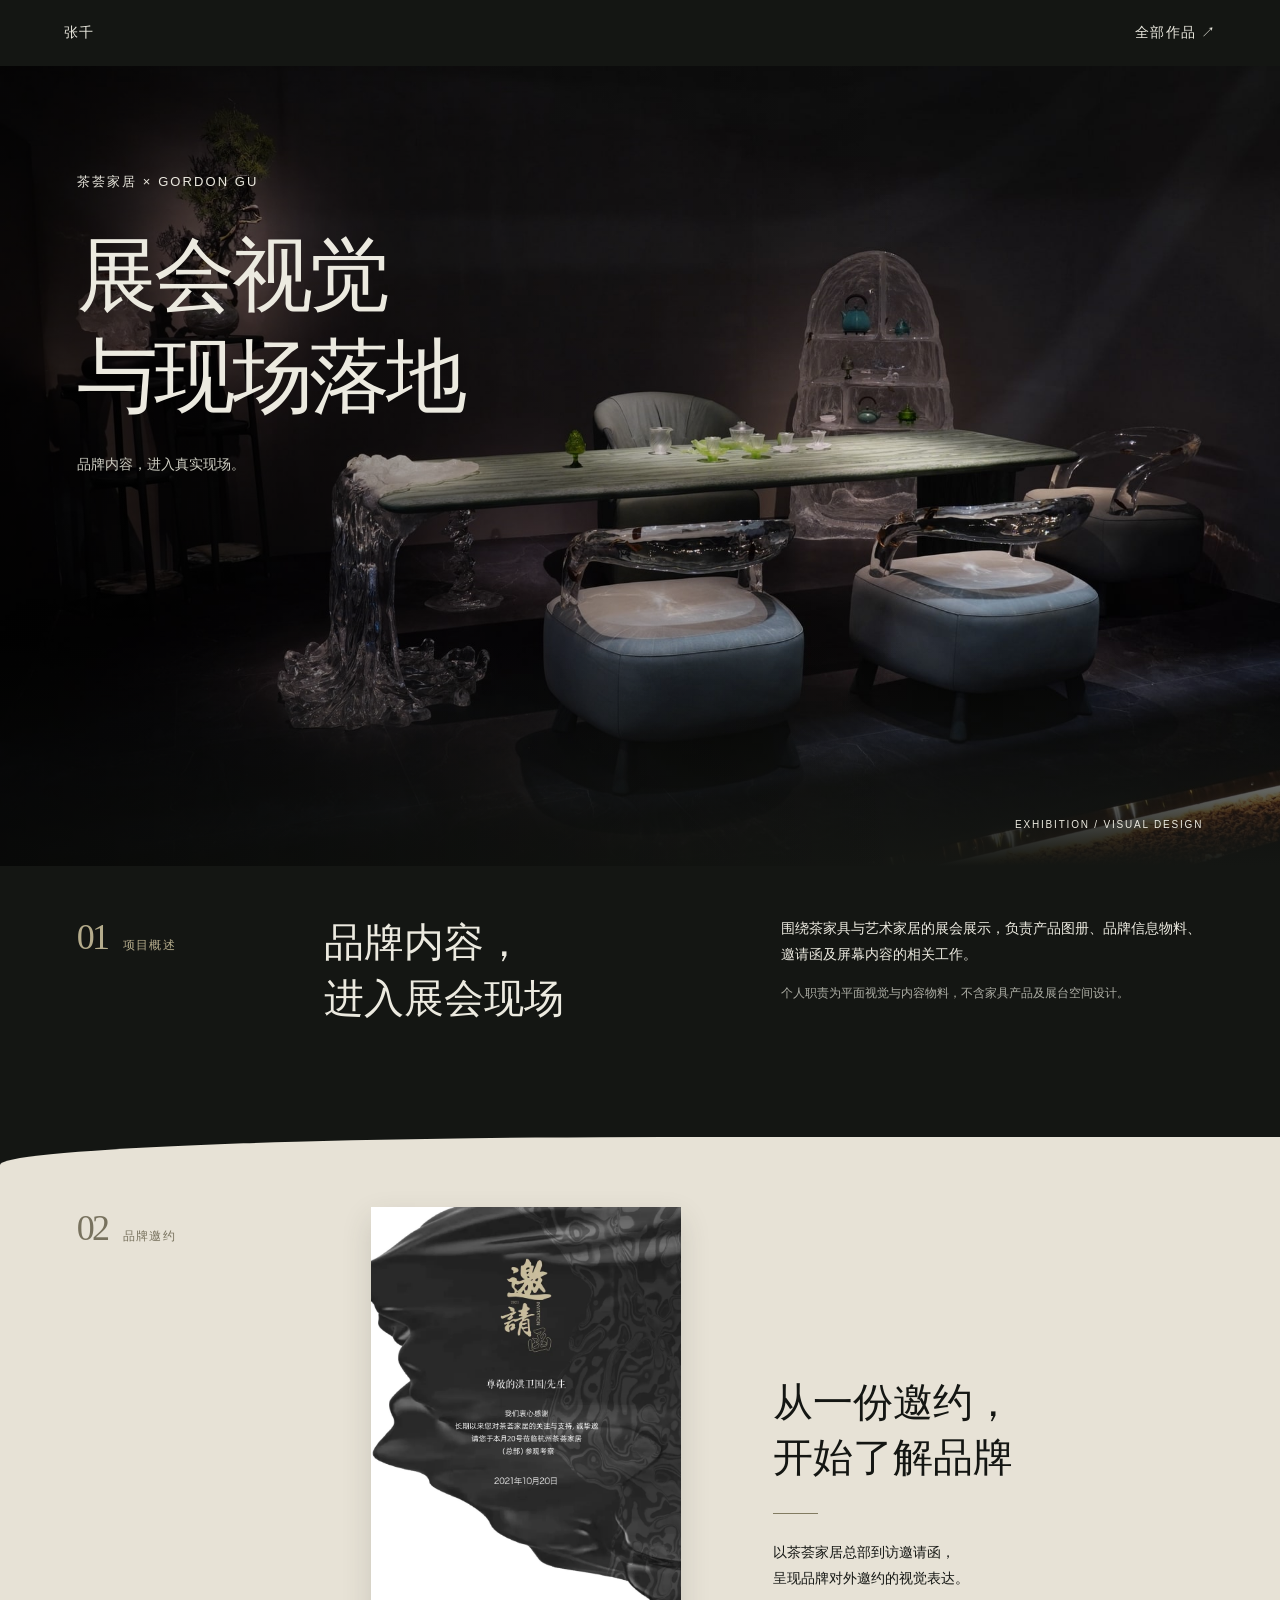
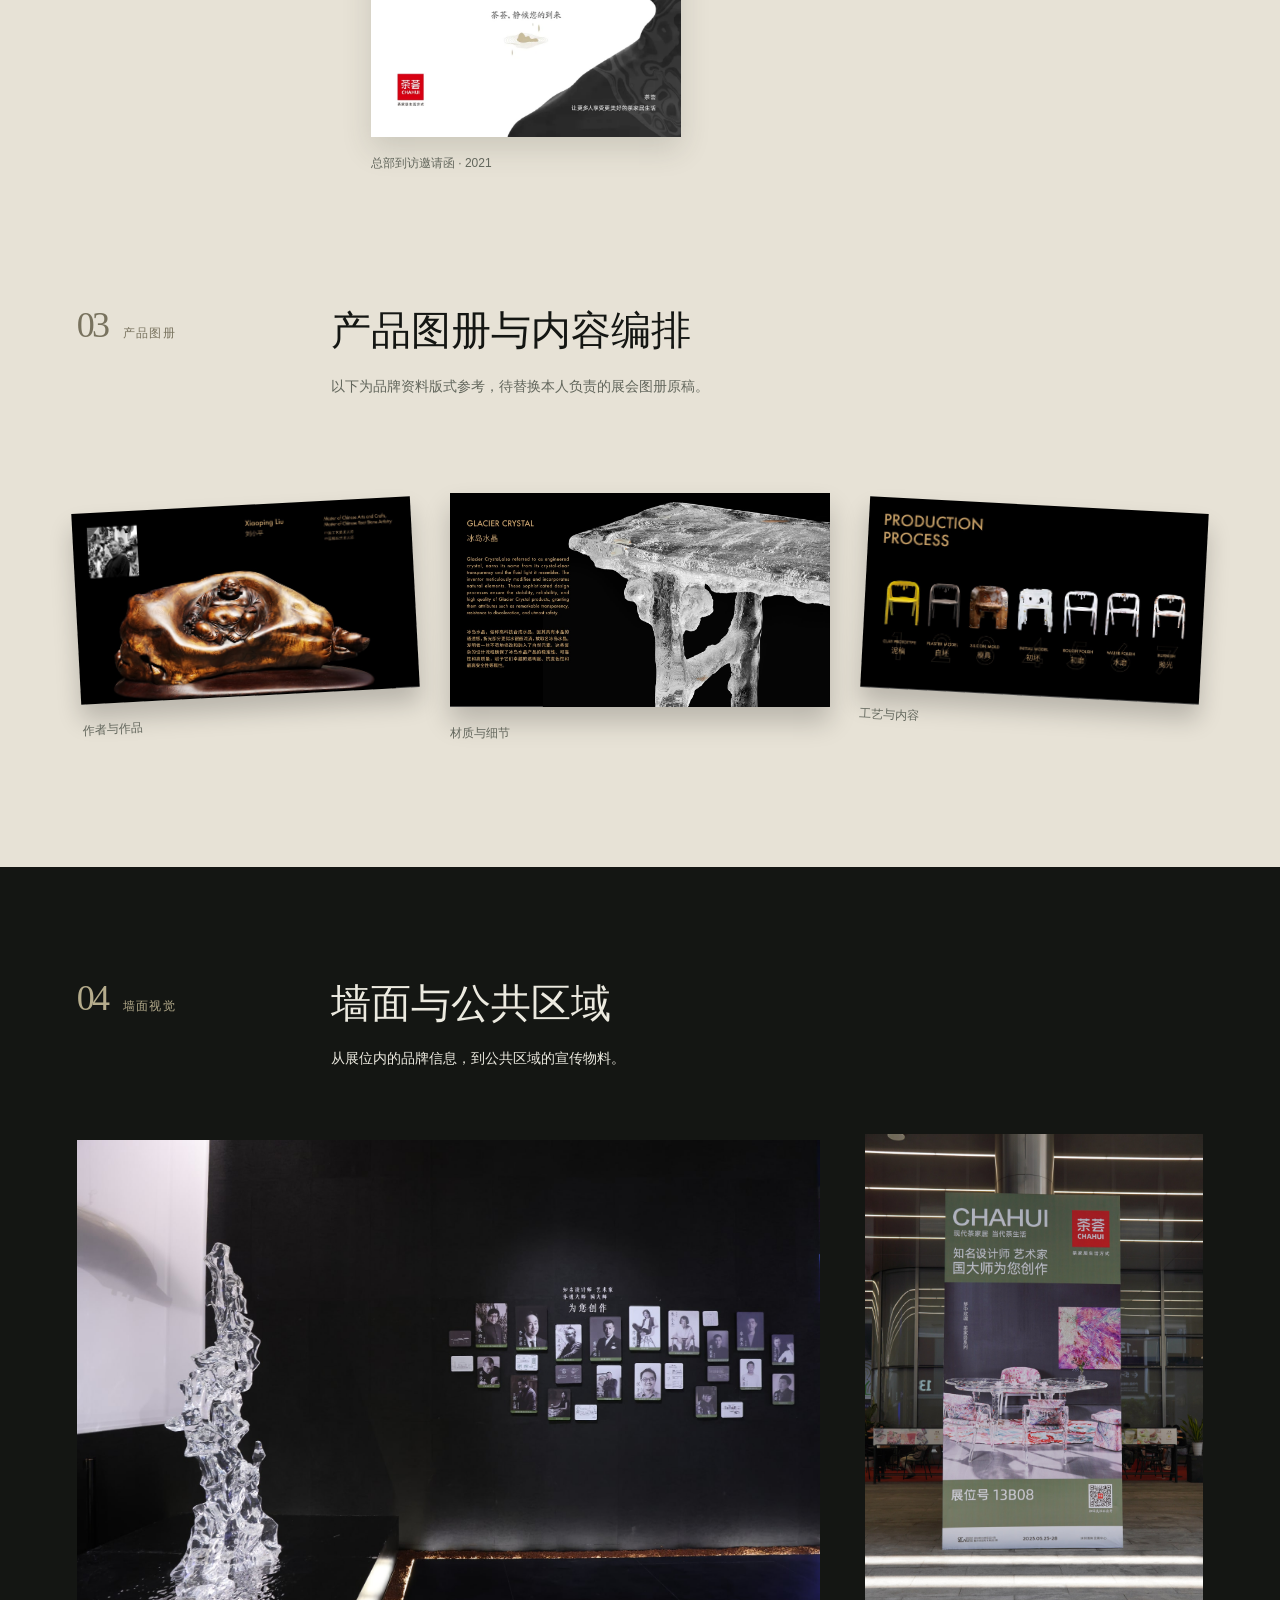
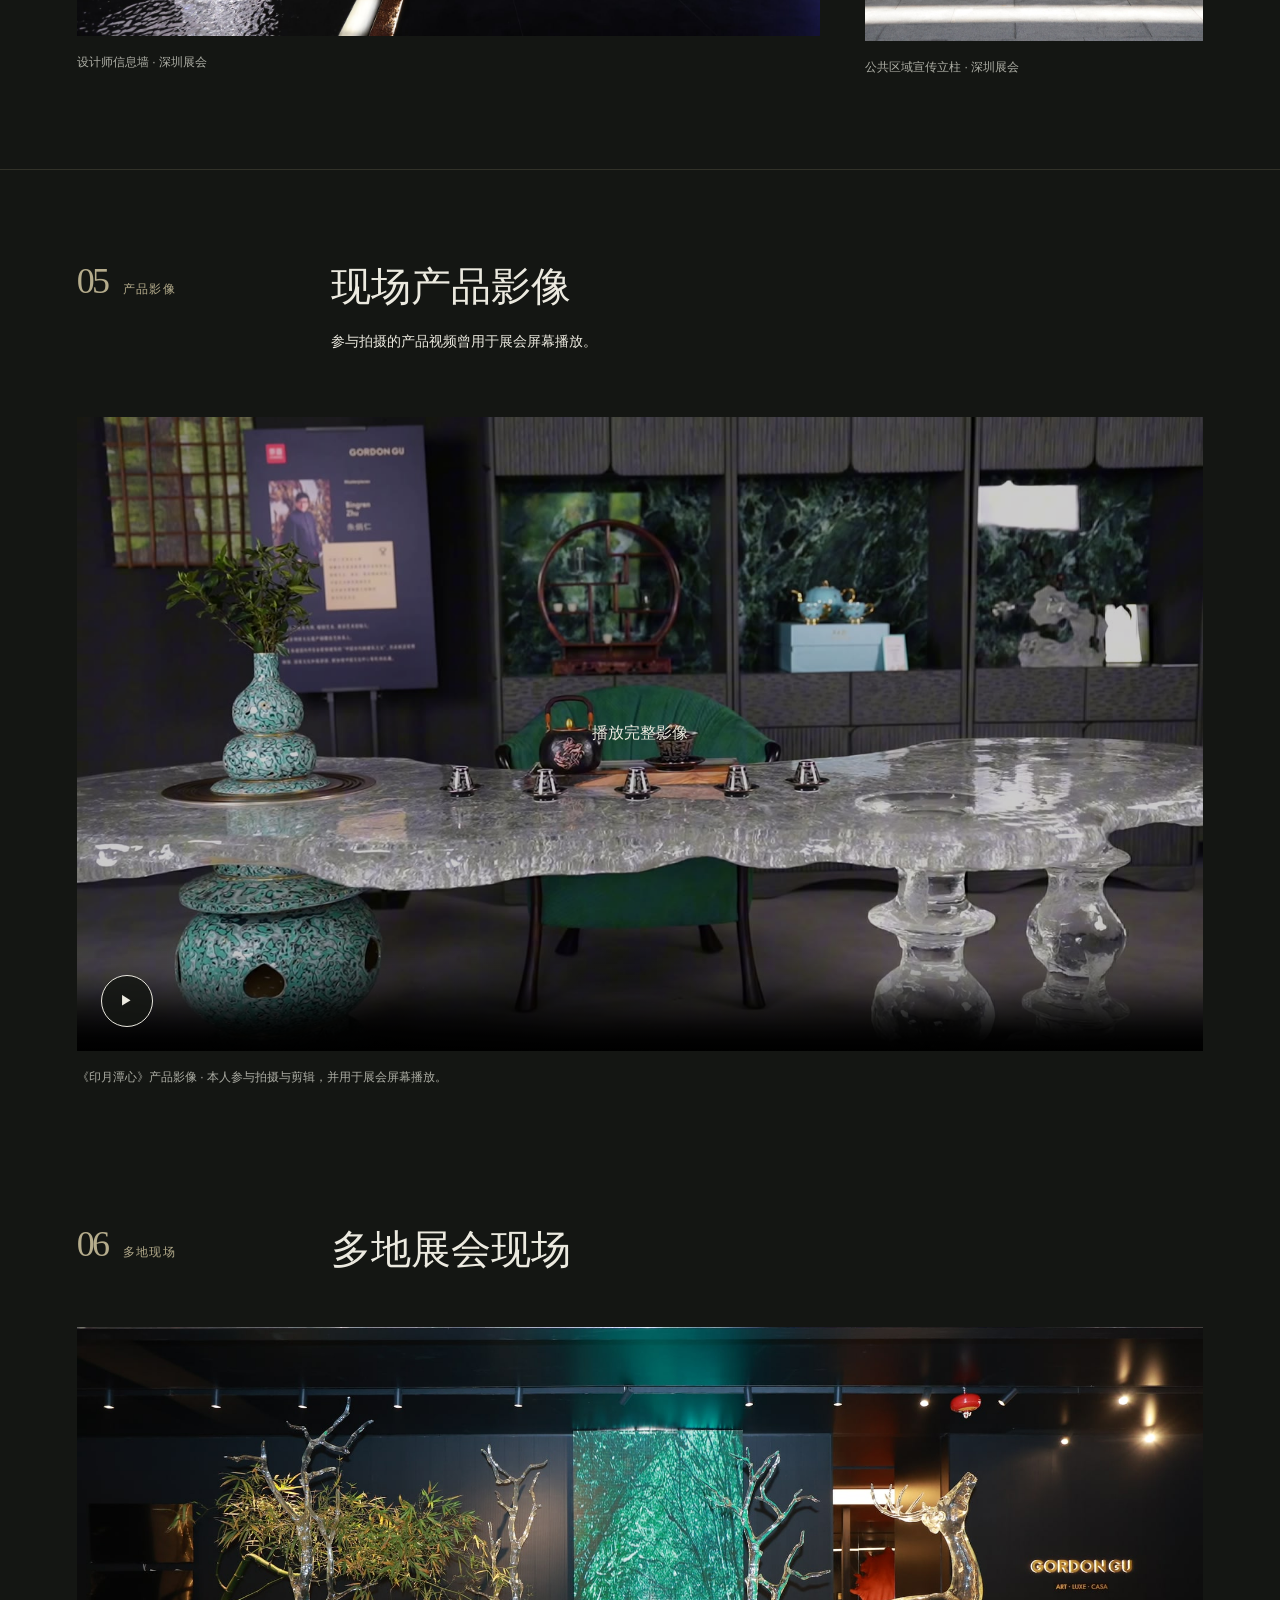
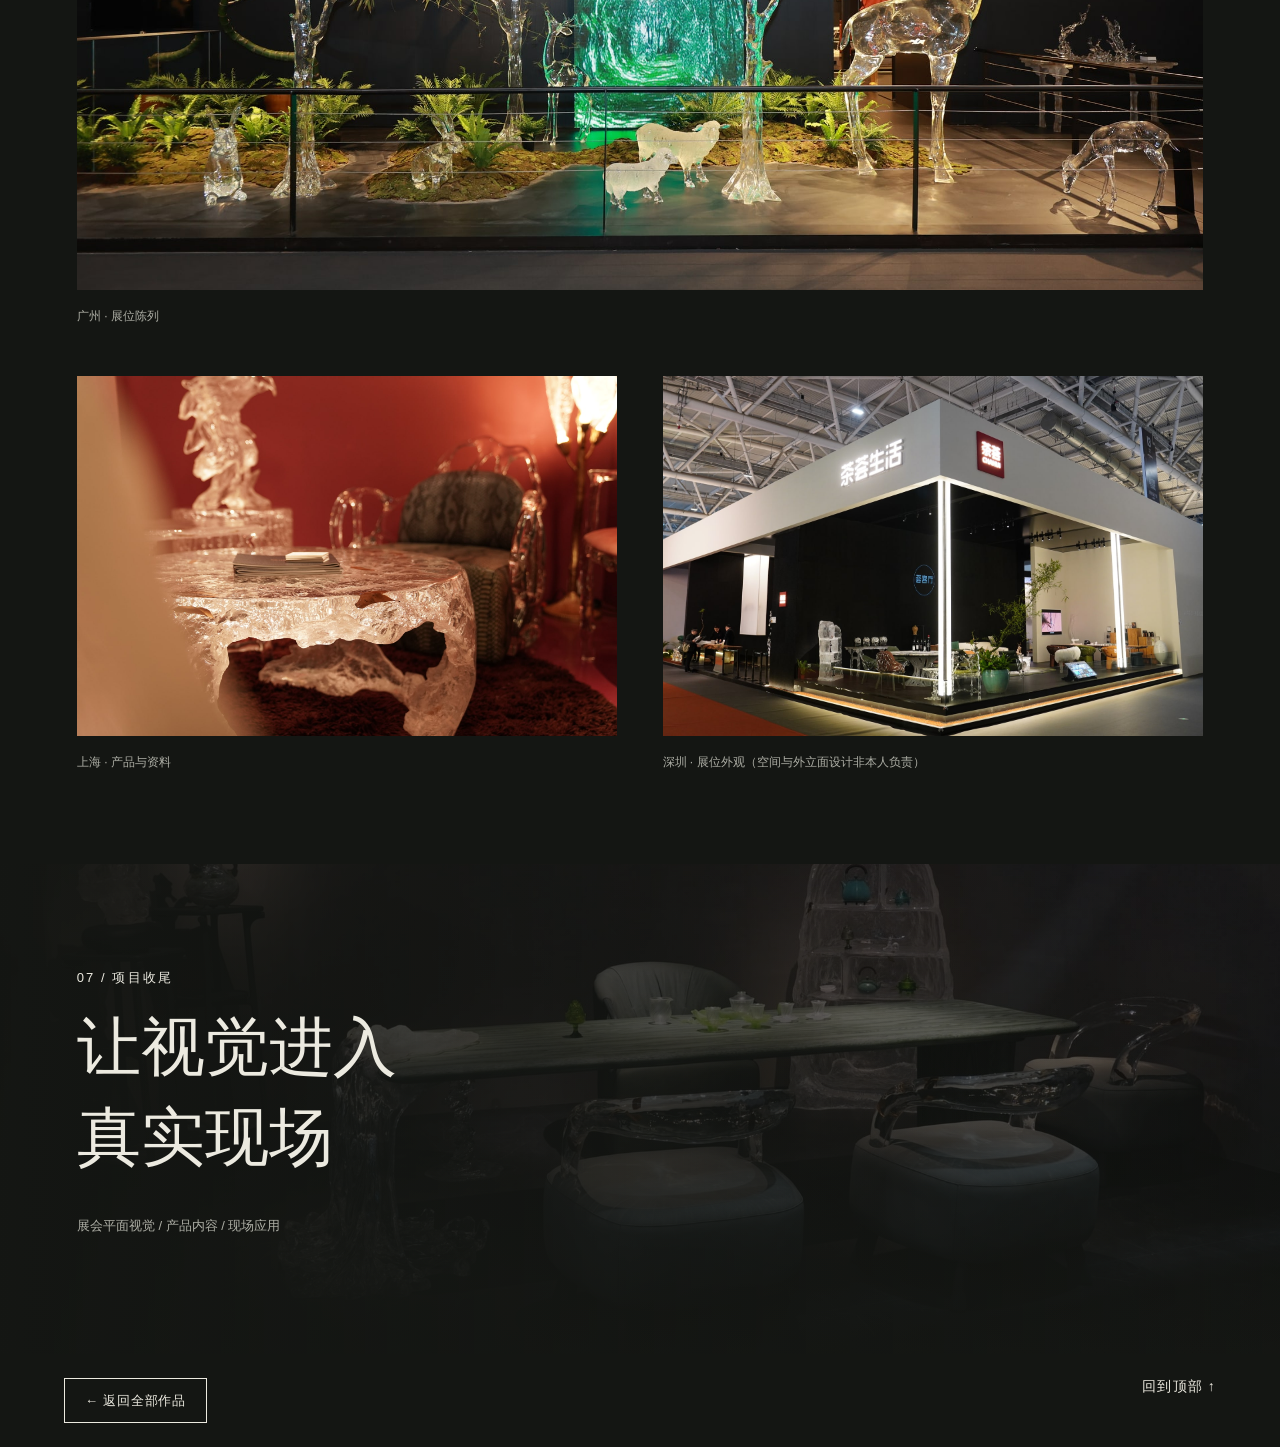
==== commit eb832838: "Use original headquarters invitation and full on-demand product film" ====
--- a/works/chahui-exhibition.html
+++ b/works/chahui-exhibition.html
@@ -27,9 +27,9 @@
     </section>
     <div class="paper-flow">
       <section class="invitation-section inset" aria-labelledby="invitation-title">
-        <div class="section-label"><span>02</span>展前邀约</div>
-        <figure class="invitation-wrap"><div class="invitation-art"><p class="invite-brand">CHAHUI<span>茶荟家居</span></p><h3>邀请函</h3><p class="invite-line">以器物赴一场<br>关于生活的邀约</p><img src="../assets/portfolio/chahui-exhibition/scene.jpg" alt="邀请函重构示意中的茶家具画面" width="1920" height="1280" loading="lazy" decoding="async" srcset="../assets/portfolio/chahui-exhibition/scene.mobile.webp 900w, ../assets/portfolio/chahui-exhibition/scene.jpg 1920w" sizes="(max-width: 720px) 300px, 100vw"><p class="invite-footer">茶荟家居 × GORDON GU</p></div><figcaption>作品集视觉重构 · 非历史展会原稿</figcaption></figure>
-        <div class="invitation-copy"><h2 id="invitation-title">从一份邀约，<br>开始了解品牌</h2><div class="short-rule"></div><p>沿用既有邀请函的视觉方向，<br>以产品画面与简洁信息建立第一印象。</p></div>
+        <div class="section-label"><span>02</span>品牌邀约</div>
+        <figure class="invitation-wrap"><img class="invitation-original" src="../assets/portfolio/chahui-exhibition/headquarters-invitation.jpg" alt="2021 年茶荟家居总部到访邀请函，黑白纹样配金色邀请函字样" width="1873" height="3200" loading="lazy" decoding="async" srcset="../assets/portfolio/chahui-exhibition/headquarters-invitation.mobile.webp 900w, ../assets/portfolio/chahui-exhibition/headquarters-invitation.jpg 1873w" sizes="(max-width: 700px) 42vw, 310px"><figcaption>总部到访邀请函 · 2021</figcaption></figure>
+        <div class="invitation-copy"><h2 id="invitation-title">从一份邀约，<br>开始了解品牌</h2><div class="short-rule"></div><p>以茶荟家居总部到访邀请函，<br>呈现品牌对外邀约的视觉表达。</p></div>
       </section>
       <section class="catalog-section inset" aria-labelledby="catalog-title">
         <div class="heading-row"><div class="section-label"><span>03</span>产品图册</div><div><h2 id="catalog-title">产品图册与内容编排</h2><p class="note">以下为品牌资料版式参考，待替换本人负责的展会图册原稿。</p></div></div>
@@ -42,7 +42,7 @@
     </section>
     <section class="video-section inset" aria-labelledby="video-title">
       <div class="heading-row"><div class="section-label"><span>05</span>产品影像</div><div><h2 id="video-title">现场产品影像</h2><p>参与拍摄的产品视频曾用于展会屏幕播放。</p></div></div>
-      <figure><div class="video-poster"><video data-src="../assets/portfolio/chahui-exhibition/yinyue-tanxin-loop.mp4" poster="../assets/portfolio/chahui-exhibition/yinyue-tanxin-poster.jpg" controls playsinline preload="none" aria-label="印月潭心产品影像短片"></video><button class="video-play" type="button" aria-label="播放印月潭心产品影像">播放影像 <span aria-hidden="true">▶</span></button></div><figcaption>《印月潭心》产品影像 · 本人参与拍摄与剪辑，并用于展会屏幕播放。</figcaption></figure>
+      <figure><div class="video-poster"><video data-src="../assets/portfolio/chahui-exhibition/yinyue-tanxin-full.mp4" poster="../assets/portfolio/chahui-exhibition/yinyue-tanxin-poster.jpg" controls playsinline preload="none" aria-label="印月潭心完整产品影像"></video><button class="video-play" type="button" aria-label="播放印月潭心产品影像">播放完整影像 <span aria-hidden="true">▶</span></button></div><figcaption>《印月潭心》产品影像 · 本人参与拍摄与剪辑，并用于展会屏幕播放。</figcaption></figure>
     </section>
     <section class="gallery-section inset" aria-labelledby="gallery-title">
       <div class="heading-row"><div class="section-label"><span>06</span>多地现场</div><h2 id="gallery-title">多地展会现场</h2></div>
--- a/assets/portfolio/chahui-exhibition/case.css
+++ b/assets/portfolio/chahui-exhibition/case.css
@@ -1,7 +1,7 @@
 :root{color-scheme:dark;--ink:#141613;--paper:#e7e2d6;--gold:#b5ac8c;--muted:#adaea5;font-family:"PingFang SC","Microsoft YaHei",sans-serif;color:#eceae0;background:var(--ink)}
-*{box-sizing:border-box}body{margin:0}a{color:inherit;text-decoration:none}a:hover{text-decoration:underline}a:focus-visible{outline:2px solid var(--gold);outline-offset:6px}img{display:block;width:100%;height:auto}figure{margin:0}p{line-height:1.85;margin:0 0 1em}h1,h2,h3{font-weight:400;margin:0;text-wrap:balance}h1,h2{font-family:"Songti SC","STSong","Noto Serif CJK SC",serif}h2{font-size:clamp(28px,3.1vw,48px);line-height:1.4}figcaption,.note{font-size:12px;line-height:1.8;color:var(--muted);margin-top:16px}main{max-width:1920px;margin:auto;overflow:hidden}.navigation{display:flex;justify-content:space-between;padding:24px 5%;font-size:14px;letter-spacing:.08em}.skip{position:absolute;top:-100px;z-index:5;background:var(--paper);color:var(--ink);padding:12px}.skip:focus{top:8px}.inset{padding:90px 6%}.eyebrow{font-size:13px;letter-spacing:.16em}.hero{position:relative;min-height:620px;aspect-ratio:16/10}.hero>img{height:100%;position:absolute;object-fit:cover}.hero:after{content:"";position:absolute;inset:0;background:linear-gradient(90deg,rgba(0,0,0,.6),transparent 72%),linear-gradient(0deg,var(--ink),transparent 28%)}.hero-copy{position:absolute;left:6%;top:13%;z-index:1}.hero h1{font-size:clamp(48px,6.3vw,110px);line-height:1.25;letter-spacing:-.045em;margin:32px 0 24px}.hero-copy>p:last-child{font-size:14px;color:#cecec3}.hero-label{position:absolute;bottom:36px;right:6%;z-index:1;font-size:10px;letter-spacing:.18em}.overview{display:grid;grid-template-columns:1fr 2fr 2fr;gap:36px;padding-top:50px;padding-bottom:110px}.section-label{display:flex;align-items:baseline;gap:16px;font-size:12px;letter-spacing:.1em;color:var(--gold);white-space:nowrap}.section-label>span{font-family:"Baskerville","Songti SC",serif;font-size:36px;font-weight:300;letter-spacing:-.08em}.body-copy{font-size:14px}.muted{color:var(--muted);font-size:12px}.paper-flow{color:var(--ink);background:var(--paper);position:relative;border-radius:52% 0 0 0 / 28px 0 0 0}.paper-flow .section-label{color:#78725e}.paper-flow .note,.paper-flow figcaption{color:#62665c}.invitation-section{display:grid;grid-template-columns:1fr 1.5fr 2fr;gap:7%;align-items:center;padding-top:70px;padding-bottom:70px}.invitation-section>.section-label{align-self:start}.invitation-wrap{max-width:310px}.invitation-art{background:#cfd8c9;text-align:center;padding:28px 0 0;box-shadow:0 12px 28px #373e3029;overflow:hidden}.invite-brand{font-size:20px;line-height:1.3}.invite-brand span{display:block;font-size:10px;letter-spacing:.18em;margin-top:6px}.invitation-art h3{font-family:"Songti SC",serif;font-size:36px;margin:30px 0 16px}.invite-line{font-size:12px;letter-spacing:.1em}.invitation-art img{margin-top:30px;aspect-ratio:4/3;object-fit:cover}.invite-footer{font-size:9px;letter-spacing:.12em;margin:16px 6px}.invitation-copy p{font-size:14px}.short-rule{width:45px;height:1px;background:#827b61;margin:26px 0}.heading-row{display:grid;grid-template-columns:1fr 4fr;gap:36px;margin-bottom:48px}.heading-row p{font-size:14px;margin-top:14px}.catalog-section{padding-top:60px}.catalog-pages{display:grid;grid-template-columns:1fr 1.12fr 1fr;gap:3%;align-items:center;padding:32px 0}.catalog-pages img{height:auto;box-shadow:0 15px 25px #0003}.catalog-pages figure:first-child{transform:rotate(-3deg)}.catalog-pages figure:last-child{transform:rotate(3deg)}.information-section{padding-top:40px;padding-bottom:110px}.information-grid{display:grid;grid-template-columns:1.15fr 1fr;gap:5%;align-items:start}.information-grid img{max-height:600px;object-fit:contain;object-position:left;background:#d7d1c4}.wall-section{padding-top:110px}.wall-grid{display:grid;grid-template-columns:2.2fr 1fr;gap:4%;align-items:center}.wall-grid img{max-height:720px;object-fit:contain}.video-section{border-top:1px solid #b5ac8c30}.video-poster{position:relative;aspect-ratio:16/9;background:#20231d}.video-poster img{width:100%;height:100%;object-fit:cover}.video-poster span{position:absolute;bottom:24px;left:24px;background:#141613dd;padding:10px 16px;font-size:13px}.gallery-section{padding-top:45px}.gallery-wide img{aspect-ratio:2/1;object-fit:cover}.gallery-pair{display:grid;grid-template-columns:1fr 1fr;gap:4%;margin-top:48px}.gallery-pair img{aspect-ratio:3/2;object-fit:cover}.ending{min-height:440px;position:relative;display:flex;align-items:center;padding:8% 6%;isolation:isolate}.ending>img{position:absolute;inset:0;height:100%;object-fit:cover;object-position:50% 70%;z-index:-2}.ending:after{content:"";position:absolute;inset:0;background:linear-gradient(90deg,#141613f5,#14161344),linear-gradient(0deg,#141613,transparent);z-index:-1}.ending h2{font-size:clamp(40px,5vw,72px)}.ending p:last-child{font-size:13px;margin-top:32px;color:var(--muted)}
+*{box-sizing:border-box}body{margin:0}a{color:inherit;text-decoration:none}a:hover{text-decoration:underline}a:focus-visible{outline:2px solid var(--gold);outline-offset:6px}img{display:block;width:100%;height:auto}figure{margin:0}p{line-height:1.85;margin:0 0 1em}h1,h2,h3{font-weight:400;margin:0;text-wrap:balance}h1,h2{font-family:"Songti SC","STSong","Noto Serif CJK SC",serif}h2{font-size:clamp(28px,3.1vw,48px);line-height:1.4}figcaption,.note{font-size:12px;line-height:1.8;color:var(--muted);margin-top:16px}main{max-width:1920px;margin:auto;overflow:hidden}.navigation{display:flex;justify-content:space-between;padding:24px 5%;font-size:14px;letter-spacing:.08em}.skip{position:absolute;top:-100px;z-index:5;background:var(--paper);color:var(--ink);padding:12px}.skip:focus{top:8px}.inset{padding:90px 6%}.eyebrow{font-size:13px;letter-spacing:.16em}.hero{position:relative;min-height:620px;aspect-ratio:16/10}.hero>img{height:100%;position:absolute;object-fit:cover}.hero:after{content:"";position:absolute;inset:0;background:linear-gradient(90deg,rgba(0,0,0,.6),transparent 72%),linear-gradient(0deg,var(--ink),transparent 28%)}.hero-copy{position:absolute;left:6%;top:13%;z-index:1}.hero h1{font-size:clamp(48px,6.3vw,110px);line-height:1.25;letter-spacing:-.045em;margin:32px 0 24px}.hero-copy>p:last-child{font-size:14px;color:#cecec3}.hero-label{position:absolute;bottom:36px;right:6%;z-index:1;font-size:10px;letter-spacing:.18em}.overview{display:grid;grid-template-columns:1fr 2fr 2fr;gap:36px;padding-top:50px;padding-bottom:110px}.section-label{display:flex;align-items:baseline;gap:16px;font-size:12px;letter-spacing:.1em;color:var(--gold);white-space:nowrap}.section-label>span{font-family:"Baskerville","Songti SC",serif;font-size:36px;font-weight:300;letter-spacing:-.08em}.body-copy{font-size:14px}.muted{color:var(--muted);font-size:12px}.paper-flow{color:var(--ink);background:var(--paper);position:relative;border-radius:52% 0 0 0 / 28px 0 0 0}.paper-flow .section-label{color:#78725e}.paper-flow .note,.paper-flow figcaption{color:#62665c}.invitation-section{display:grid;grid-template-columns:1fr 1.5fr 2fr;gap:7%;align-items:center;padding-top:70px;padding-bottom:70px}.invitation-section>.section-label{align-self:start}.invitation-wrap{max-width:310px}.invitation-original{height:auto;box-shadow:0 12px 28px #373e3029}.invitation-copy p{font-size:14px}.short-rule{width:45px;height:1px;background:#827b61;margin:26px 0}.heading-row{display:grid;grid-template-columns:1fr 4fr;gap:36px;margin-bottom:48px}.heading-row p{font-size:14px;margin-top:14px}.catalog-section{padding-top:60px}.catalog-pages{display:grid;grid-template-columns:1fr 1.12fr 1fr;gap:3%;align-items:center;padding:32px 0}.catalog-pages img{height:auto;box-shadow:0 15px 25px #0003}.catalog-pages figure:first-child{transform:rotate(-3deg)}.catalog-pages figure:last-child{transform:rotate(3deg)}.information-section{padding-top:40px;padding-bottom:110px}.information-grid{display:grid;grid-template-columns:1.15fr 1fr;gap:5%;align-items:start}.information-grid img{max-height:600px;object-fit:contain;object-position:left;background:#d7d1c4}.wall-section{padding-top:110px}.wall-grid{display:grid;grid-template-columns:2.2fr 1fr;gap:4%;align-items:center}.wall-grid img{max-height:720px;object-fit:contain}.video-section{border-top:1px solid #b5ac8c30}.video-poster{position:relative;aspect-ratio:16/9;background:#20231d}.video-poster img{width:100%;height:100%;object-fit:cover}.video-poster span{position:absolute;bottom:24px;left:24px;background:#141613dd;padding:10px 16px;font-size:13px}.gallery-section{padding-top:45px}.gallery-wide img{aspect-ratio:2/1;object-fit:cover}.gallery-pair{display:grid;grid-template-columns:1fr 1fr;gap:4%;margin-top:48px}.gallery-pair img{aspect-ratio:3/2;object-fit:cover}.ending{min-height:440px;position:relative;display:flex;align-items:center;padding:8% 6%;isolation:isolate}.ending>img{position:absolute;inset:0;height:100%;object-fit:cover;object-position:50% 70%;z-index:-2}.ending:after{content:"";position:absolute;inset:0;background:linear-gradient(90deg,#141613f5,#14161344),linear-gradient(0deg,#141613,transparent);z-index:-1}.ending h2{font-size:clamp(40px,5vw,72px)}.ending p:last-child{font-size:13px;margin-top:32px;color:var(--muted)}
 @media(min-width:1600px){.inset{padding-left:10%;padding-right:10%}.hero-copy{left:10%}}
-@media(max-width:700px){.navigation{padding:20px 6%}.hero{min-height:650px;aspect-ratio:auto}.hero>img{object-position:61% center}.hero:after{background:linear-gradient(180deg,#14161380,transparent 60%,var(--ink)),linear-gradient(90deg,#0007,transparent)}.hero-copy{top:45px}.hero h1{font-size:52px}.inset{padding:55px 6%}.overview{grid-template-columns:1fr;gap:22px}.overview h2 br{display:none}.section-label>span{font-size:28px}.heading-row{grid-template-columns:1fr;gap:16px;margin-bottom:28px}.invitation-section{grid-template-columns:1fr 1fr;gap:26px 20px}.invitation-section>.section-label{grid-column:1/-1}.invitation-copy h2{font-size:25px}.invitation-copy p{font-size:12px}.invitation-art{padding-top:18px}.invite-brand{font-size:16px}.invitation-art h3{font-size:28px;margin:20px 0 10px}.invite-line{font-size:10px}.invitation-art img{margin-top:18px}.catalog-pages{grid-template-columns:1fr;gap:35px;padding:10px 6%}.catalog-pages figure:first-child,.catalog-pages figure:last-child{transform:none}.catalog-pages img{max-height:none}.information-grid{gap:28px;grid-template-columns:1fr}.wall-grid{grid-template-columns:1fr;gap:36px}.wall-grid figure:last-child{width:68%;margin-left:auto}.video-poster span{bottom:12px;left:12px;padding:6px 10px;font-size:11px}.gallery-pair{grid-template-columns:1fr;gap:28px;margin-top:28px}.gallery-wide img{aspect-ratio:3/2}.ending{min-height:400px}.note,figcaption{font-size:11px}.short-rule{margin:18px 0}}
+@media(max-width:700px){.navigation{padding:20px 6%}.hero{min-height:650px;aspect-ratio:auto}.hero>img{object-position:61% center}.hero:after{background:linear-gradient(180deg,#14161380,transparent 60%,var(--ink)),linear-gradient(90deg,#0007,transparent)}.hero-copy{top:45px}.hero h1{font-size:52px}.inset{padding:55px 6%}.overview{grid-template-columns:1fr;gap:22px}.overview h2 br{display:none}.section-label>span{font-size:28px}.heading-row{grid-template-columns:1fr;gap:16px;margin-bottom:28px}.invitation-section{grid-template-columns:1fr 1fr;gap:26px 20px}.invitation-section>.section-label{grid-column:1/-1}.invitation-copy h2{font-size:25px}.invitation-copy p{font-size:12px}.catalog-pages{grid-template-columns:1fr;gap:35px;padding:10px 6%}.catalog-pages figure:first-child,.catalog-pages figure:last-child{transform:none}.catalog-pages img{max-height:none}.information-grid{gap:28px;grid-template-columns:1fr}.wall-grid{grid-template-columns:1fr;gap:36px}.wall-grid figure:last-child{width:68%;margin-left:auto}.video-poster span{bottom:12px;left:12px;padding:6px 10px;font-size:11px}.gallery-pair{grid-template-columns:1fr;gap:28px;margin-top:28px}.gallery-wide img{aspect-ratio:3/2}.ending{min-height:400px}.note,figcaption{font-size:11px}.short-rule{margin:18px 0}}
 :root{--video-fit:cover}
 .video-poster video{display:block;width:100%;height:100%;object-fit:var(--video-fit)}
 
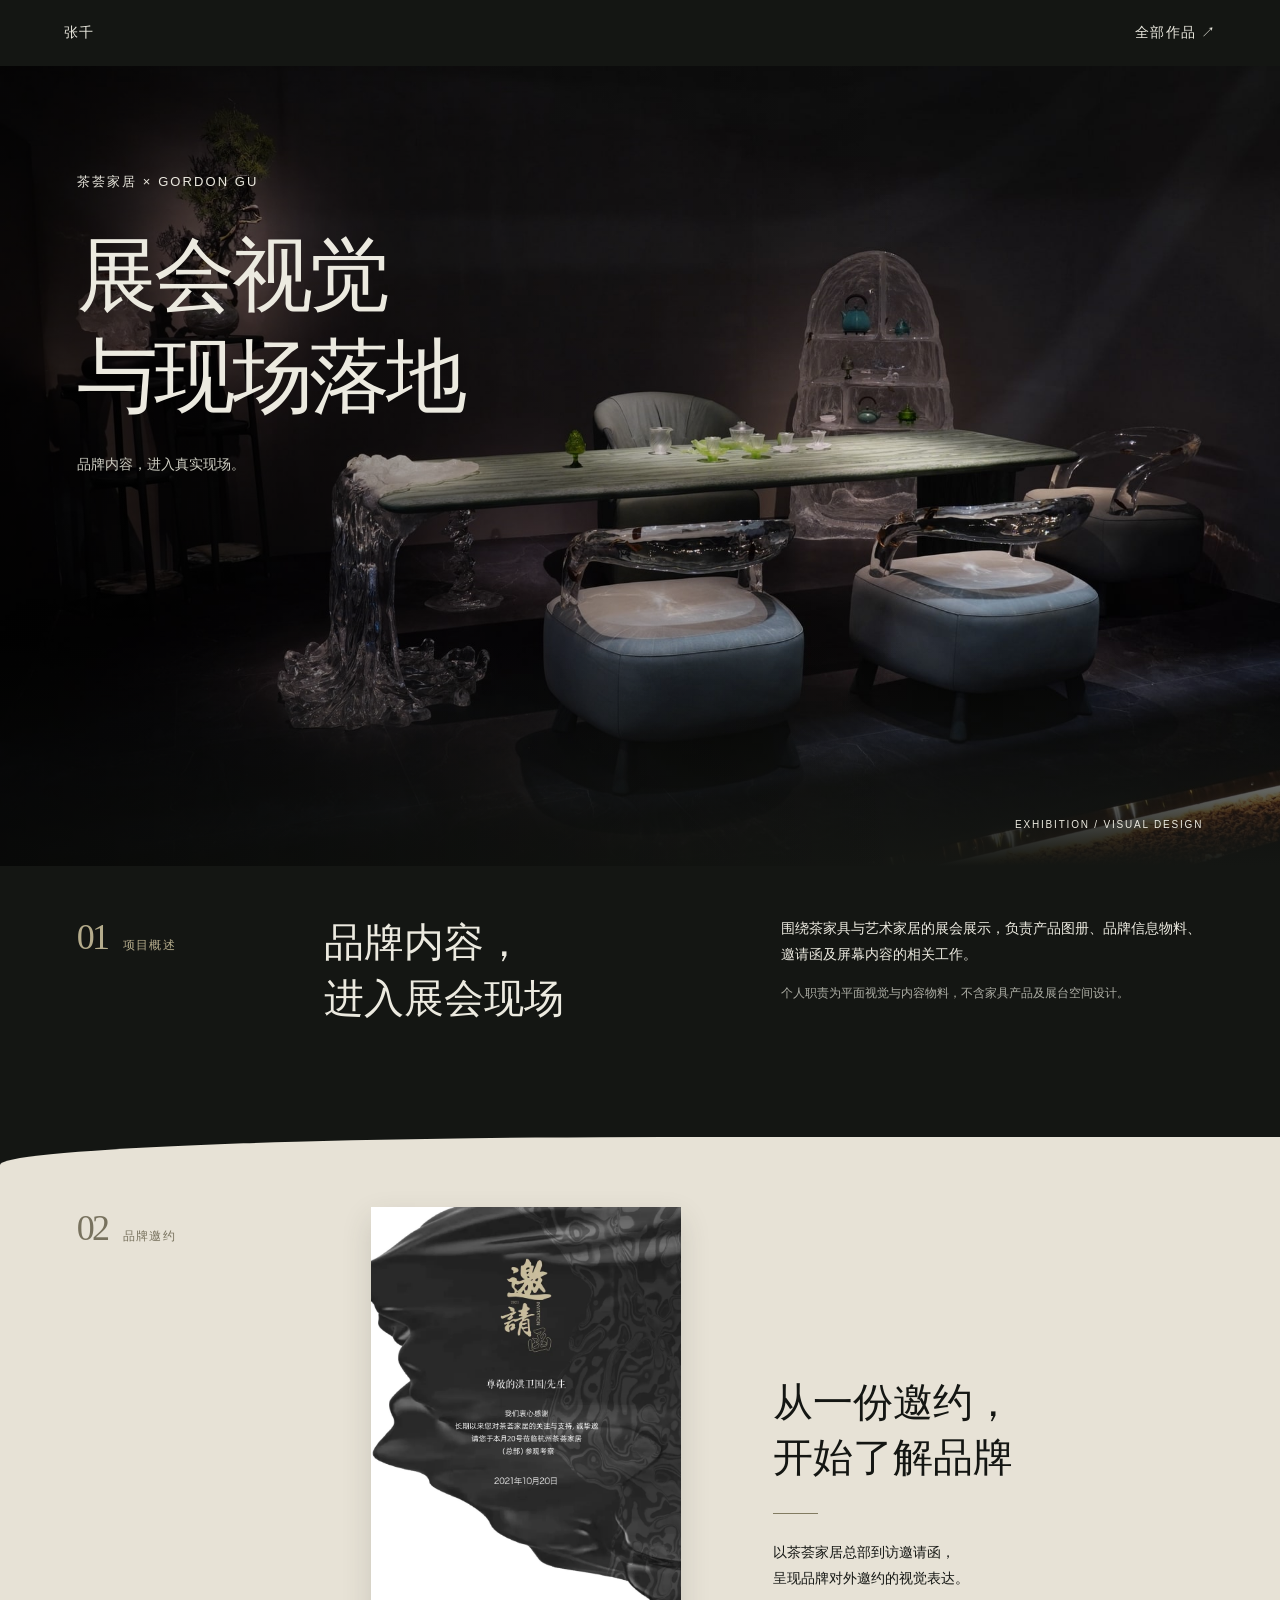
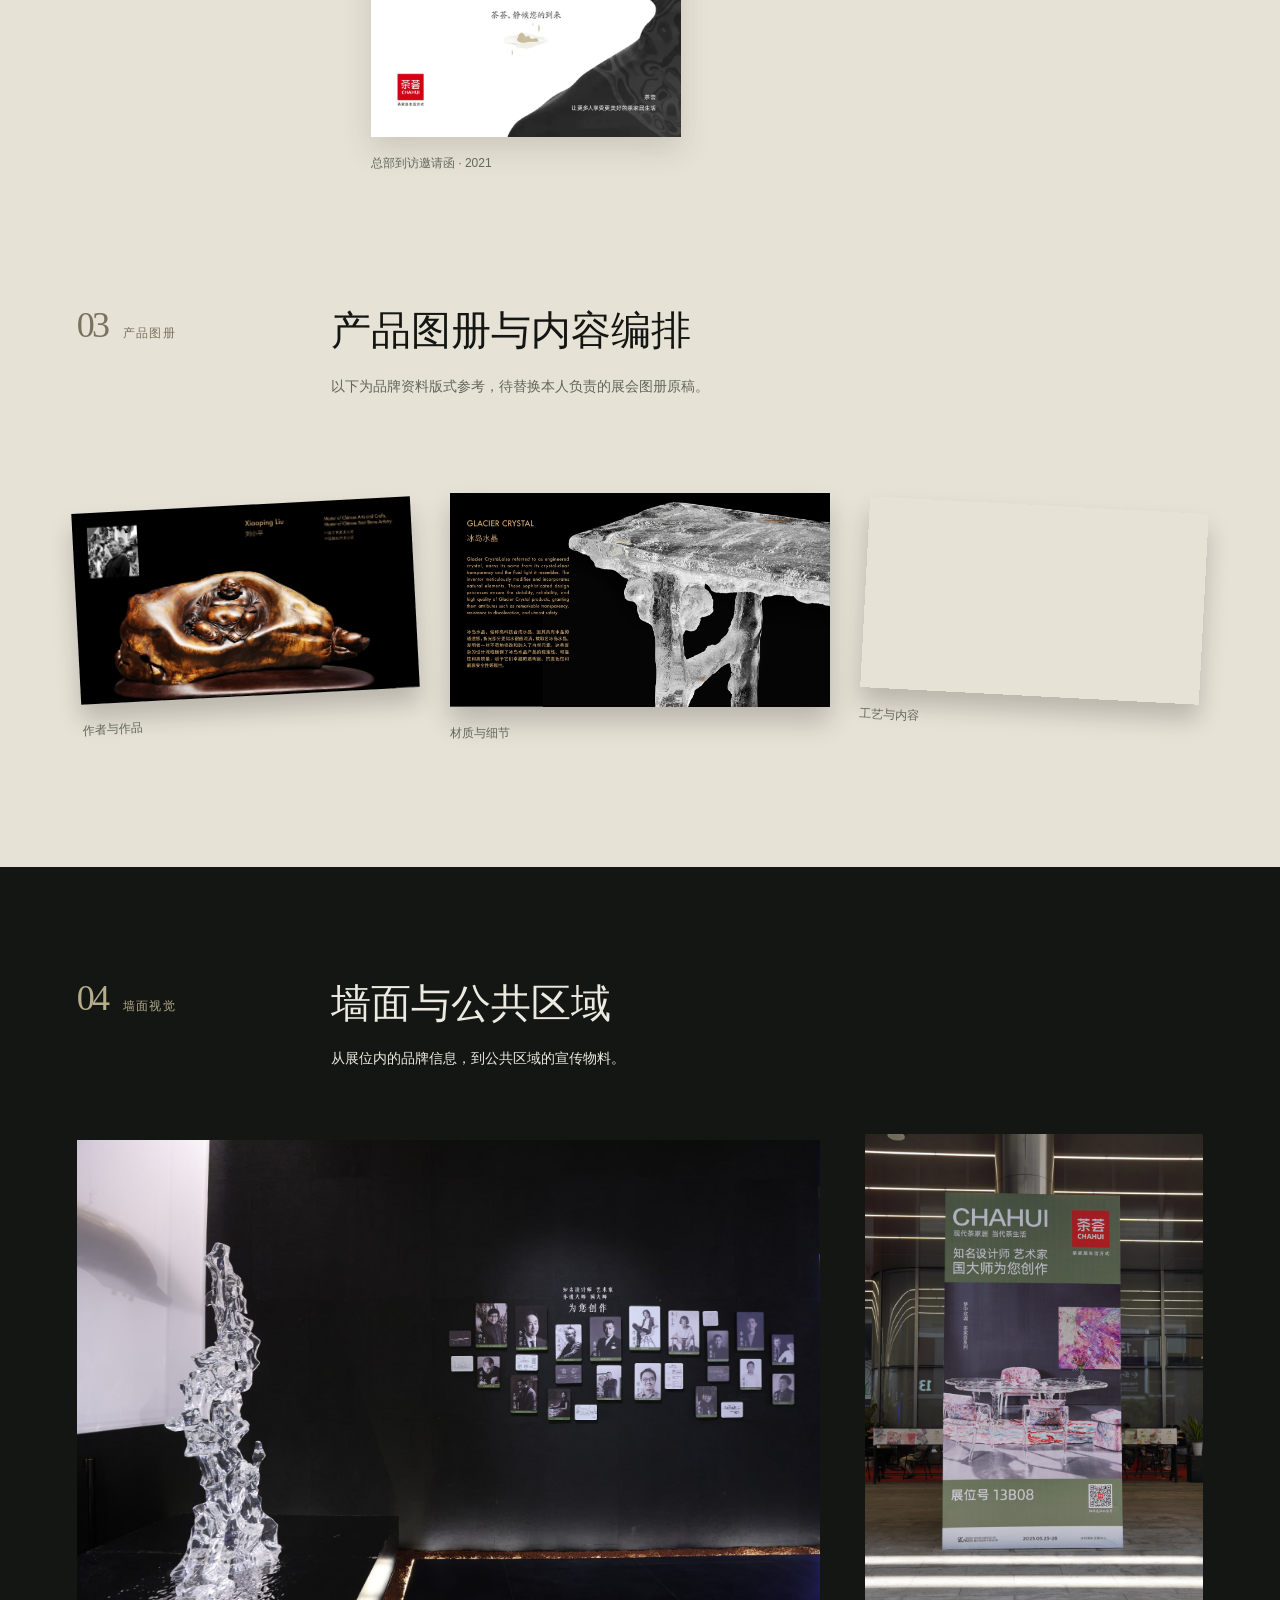
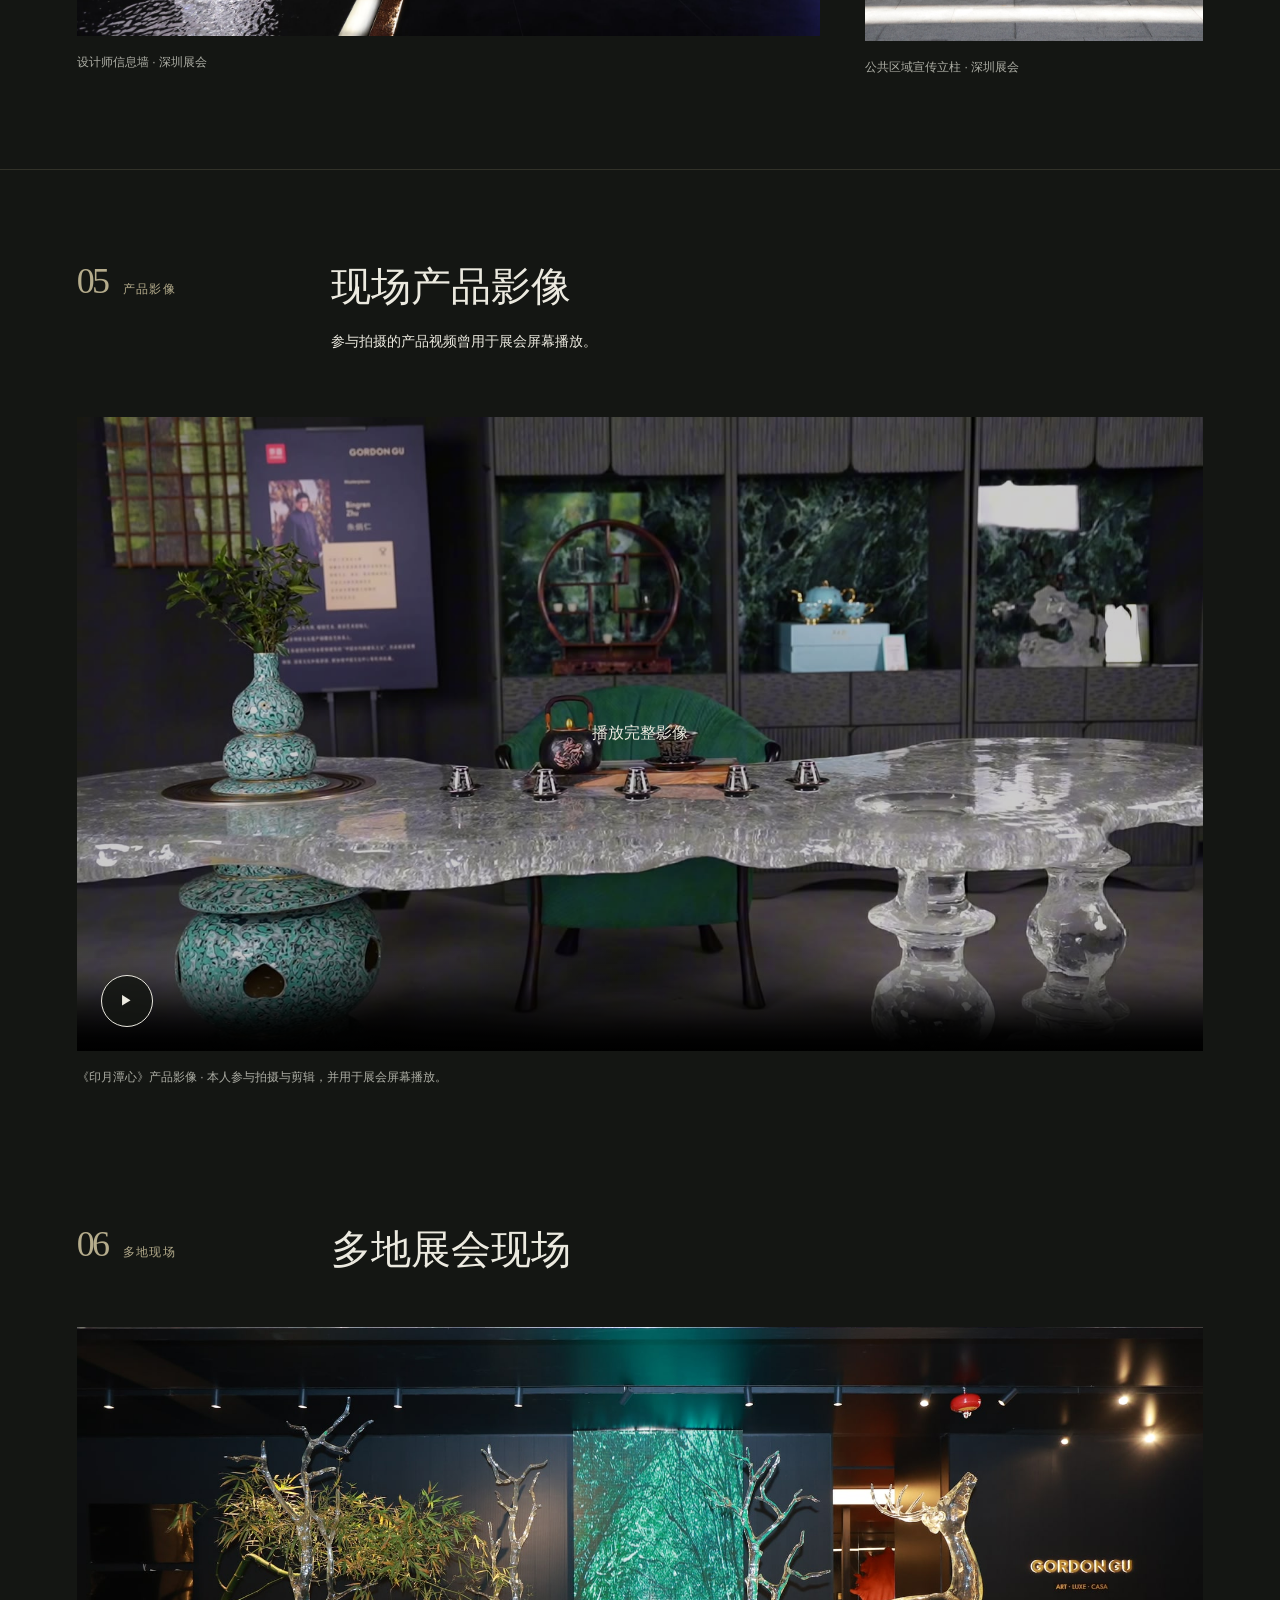
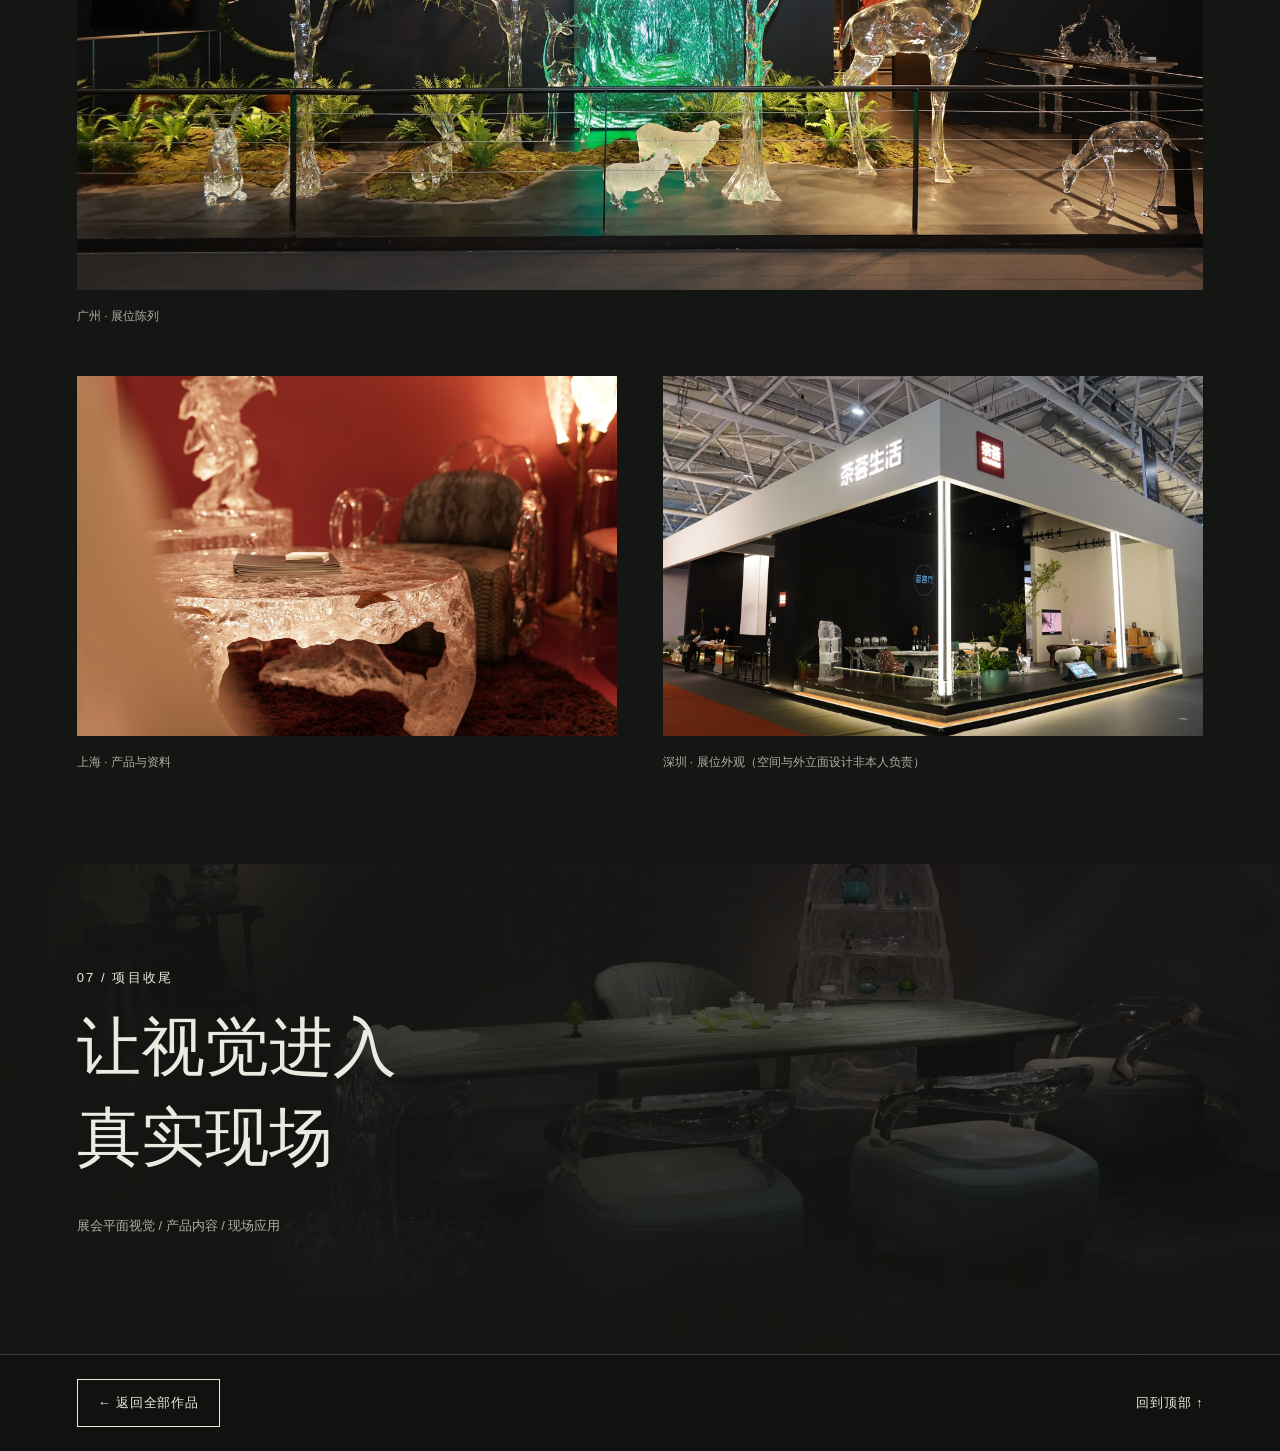
==== commit 00e00323: "Compress tea journey film and unify footer navigation across all cases" ====
--- a/works/chahui-exhibition.html
+++ b/works/chahui-exhibition.html
@@ -51,7 +51,7 @@
     </section>
     <section class="ending"><img src="../assets/portfolio/chahui-exhibition/scene.jpg" alt="透明家具细节与展会空间" loading="lazy" decoding="async" srcset="../assets/portfolio/chahui-exhibition/scene.mobile.webp 900w, ../assets/portfolio/chahui-exhibition/scene.jpg 1920w" sizes="(max-width: 720px) 300px, 100vw"><div><p class="eyebrow">07 / 项目收尾</p><h2>让视觉进入<br>真实现场</h2><p>展会平面视觉 / 产品内容 / 现场应用</p></div></section>
   </main>
-  <footer class="navigation"><a class="portfolio-back-link" href="../index.html#works">← 返回全部作品</a><a href="#title">回到顶部 ↑</a></footer>
+  <footer class="portfolio-case-footer" aria-label="案例页底部导航"><a class="portfolio-back-link" href="../index.html#works">← 返回全部作品</a><a class="portfolio-top-link" href="#">回到顶部 ↑</a></footer>
   <script src="../assets/portfolio/chahui-exhibition/video.js"></script>
   <script src="../motion.js"></script>
 </body>
--- a/assets/case-navigation.css
+++ b/assets/case-navigation.css
@@ -1 +1,9 @@
-a.portfolio-back-link{display:inline-flex;align-items:center;justify-content:center;min-height:44px;padding:12px 20px;border:1px solid currentColor;border-radius:0;font-family:"PingFang SC","Microsoft YaHei",sans-serif;font-size:13px;font-weight:500;line-height:1.5;letter-spacing:.06em;text-align:center;text-decoration:none;transition:opacity 180ms ease}a.portfolio-back-link:hover{opacity:.65;text-decoration:none}a.portfolio-back-link:focus-visible{outline:2px solid currentColor;outline-offset:4px}
+/* Shared across standalone and generated case pages. */
+.portfolio-case-footer{box-sizing:border-box;display:flex;align-items:center;justify-content:space-between;gap:16px;width:100%;margin:0;padding:24px 6vw;border:0;border-top:1px solid #eceae02e;background:#11110f;color:#eceae0;font-family:"PingFang SC","Microsoft YaHei",sans-serif;font-size:13px;font-weight:500;line-height:1.5;letter-spacing:.06em}
+.portfolio-case-footer a{box-sizing:border-box;color:inherit;font:inherit;letter-spacing:inherit;text-decoration:none;transition:opacity 180ms ease}
+.portfolio-case-footer .portfolio-back-link{display:inline-flex;align-items:center;justify-content:center;min-height:48px;padding:12px 20px;border:1px solid currentColor;border-radius:0;white-space:nowrap}
+.portfolio-case-footer .portfolio-top-link{display:inline-flex;align-items:center;min-height:48px;white-space:nowrap}
+.portfolio-case-footer a:hover{opacity:.65;text-decoration:none}
+.portfolio-case-footer a:focus-visible{outline:2px solid currentColor;outline-offset:4px}
+.detail-project-navigation{grid-template-columns:minmax(0,1fr) minmax(0,1fr)}
+@media(max-width:700px){.portfolio-case-footer{padding:18px 6vw}.detail-project-navigation .detail-project-direction{grid-row:auto}}
